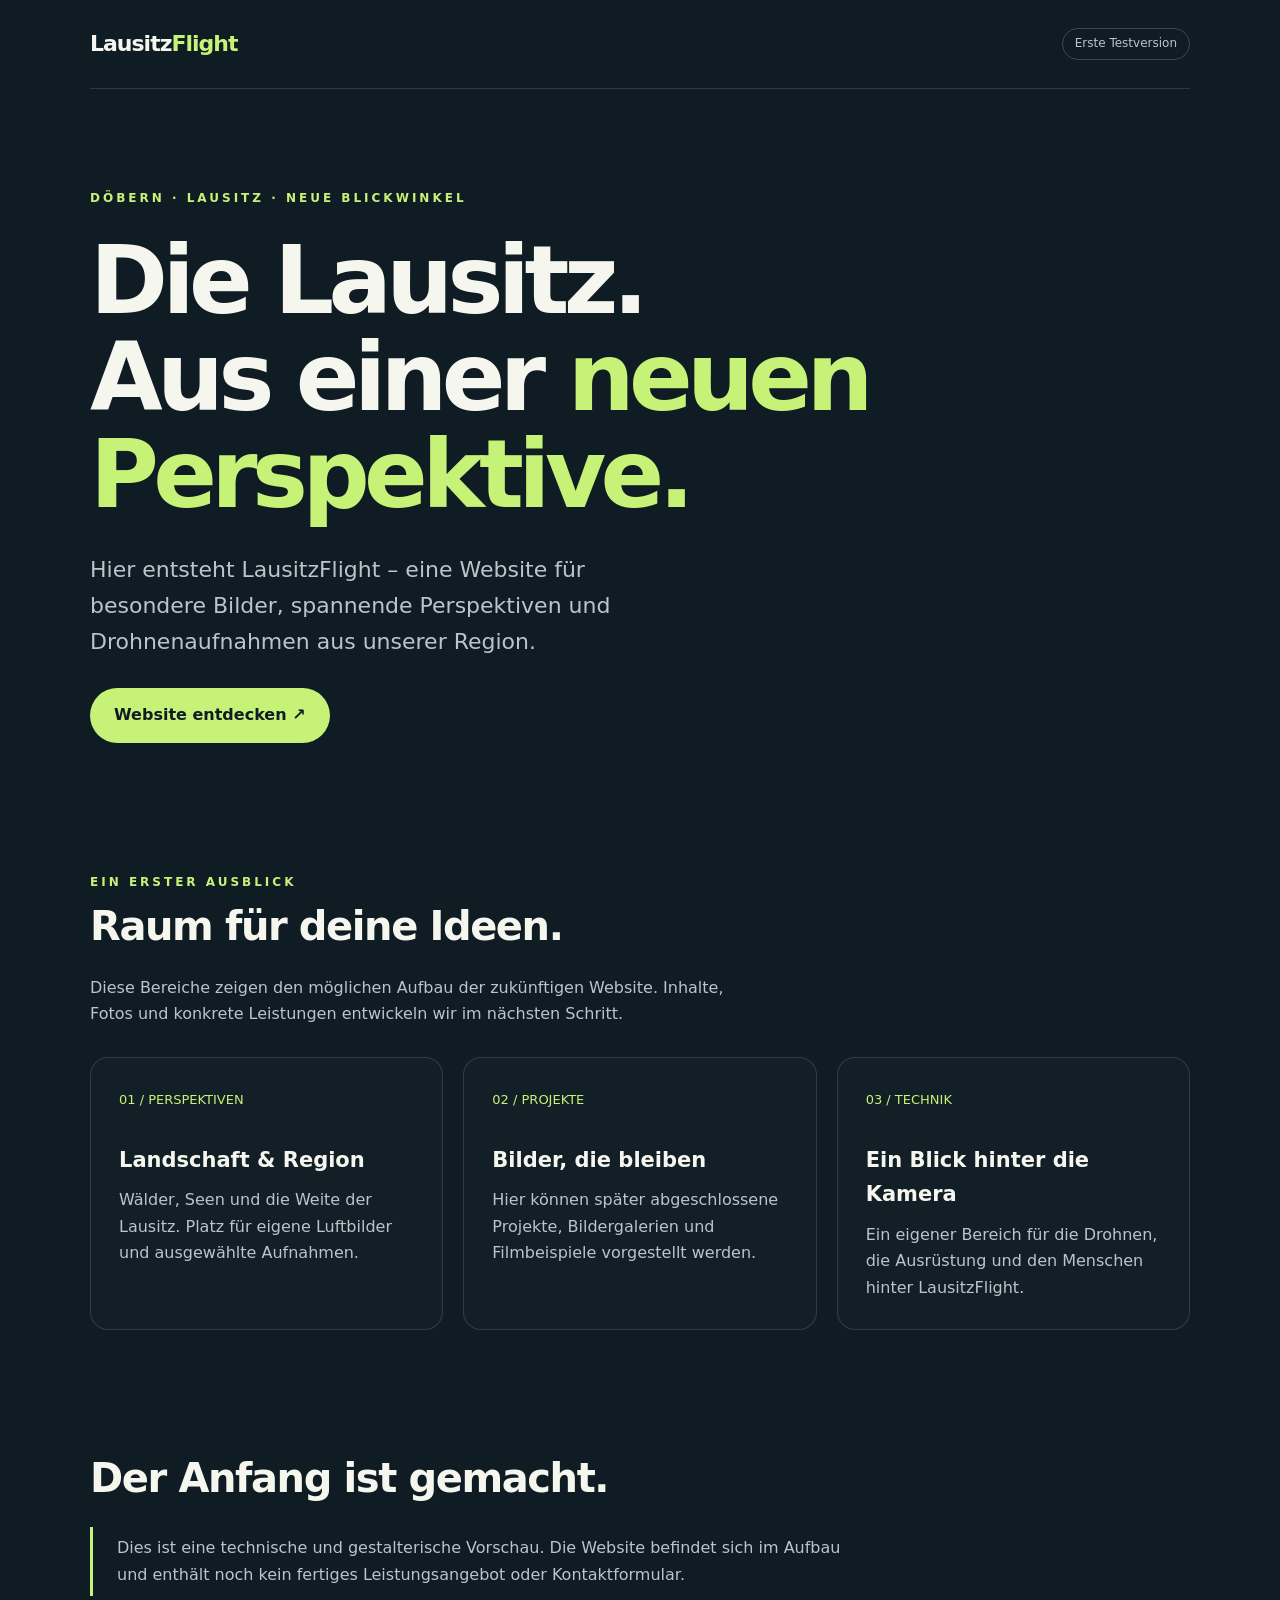
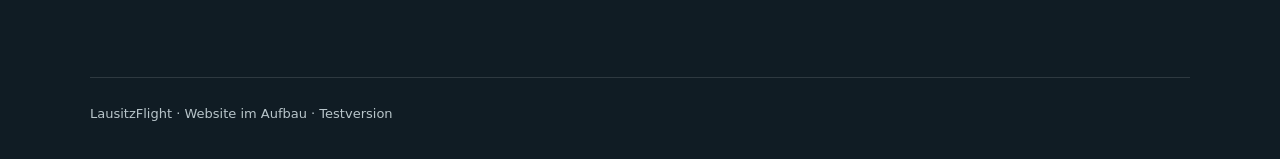
==== index.html @ c7ab2e4d "Add LausitzFlight test landing page" ====
<!doctype html>
<html lang="de">
<head>
<meta charset="utf-8">
<meta name="viewport" content="width=device-width, initial-scale=1">
<meta name="robots" content="noindex, nofollow">
<meta name="description" content="LausitzFlight – erste Vorschau für eine Website rund um Drohnenaufnahmen aus der Lausitz.">
<meta name="theme-color" content="#101c24">
<title>LausitzFlight | Neue Perspektiven</title>
<style>
:root{color-scheme:dark;--bg:#101c24;--text:#f5f6ee;--muted:#b8c5ca;--accent:#c6f277}
*{box-sizing:border-box}html{scroll-behavior:smooth}body{margin:0;background:var(--bg);color:var(--text);font:16px/1.65 system-ui,-apple-system,BlinkMacSystemFont,"Segoe UI",sans-serif}
.wrap{width:min(1100px,calc(100% - 40px));margin:auto}header{display:flex;align-items:center;justify-content:space-between;gap:16px;padding:26px 0;border-bottom:1px solid #ffffff20}.brand{font-size:22px;font-weight:800;letter-spacing:-1px}.brand span{color:var(--accent)}.badge{font-size:12px;border:1px solid #ffffff30;border-radius:30px;padding:5px 12px;color:var(--muted)}
.hero{padding:100px 0 80px;position:relative}.eyebrow{color:var(--accent);text-transform:uppercase;font-size:12px;font-weight:700;letter-spacing:3px}h1{font-size:clamp(48px,8vw,94px);line-height:1.03;letter-spacing:-.06em;max-width:850px;margin:24px 0}h1 span{color:var(--accent)}.lead{font-size:clamp(18px,2vw,22px);max-width:590px;color:var(--muted);margin:28px 0}.button{display:inline-block;background:var(--accent);color:var(--bg);text-decoration:none;border-radius:999px;padding:14px 24px;font-weight:750}.button:hover{background:#ddffa6}.button:focus-visible{outline:3px solid white;outline-offset:5px}
section{padding:50px 0 65px}h2{font-size:clamp(28px,4vw,40px);letter-spacing:-.035em;margin:0 0 12px}.intro{color:var(--muted);max-width:680px}.grid{display:grid;grid-template-columns:repeat(3,minmax(0,1fr));gap:20px;margin-top:30px}.card{border:1px solid #ffffff20;background:#ffffff04;border-radius:18px;padding:28px}.num{color:var(--accent);font-size:13px}h3{font-size:21px;margin:30px 0 10px}.card p{color:var(--muted);margin:0}.note{border-left:3px solid var(--accent);padding:8px 0 8px 24px;max-width:760px;color:var(--muted)}footer{border-top:1px solid #ffffff20;padding:25px 0 35px;color:var(--muted);font-size:13px}
@media(max-width:700px){.hero{padding:65px 0 45px}.grid{grid-template-columns:1fr}.card{padding:24px}h3{margin-top:18px}header{align-items:flex-start}.badge{white-space:nowrap}section{padding:35px 0 45px}}
@media(prefers-reduced-motion:reduce){html{scroll-behavior:auto}}
</style>
</head>
<body>
<div class="wrap">
<header><div class="brand">Lausitz<span>Flight</span></div><span class="badge">Erste Testversion</span></header>
<main>
<section class="hero" aria-labelledby="headline">
<div class="eyebrow">Döbern · Lausitz · Neue Blickwinkel</div>
<h1 id="headline">Die Lausitz.<br>Aus einer <span>neuen Perspektive.</span></h1>
<p class="lead">Hier entsteht LausitzFlight – eine Website für besondere Bilder, spannende Perspektiven und Drohnenaufnahmen aus unserer Region.</p>
<a class="button" href="#ideen">Website entdecken ↗</a>
</section>
<section id="ideen" aria-labelledby="ideas-title">
<div class="eyebrow">Ein erster Ausblick</div>
<h2 id="ideas-title">Raum für deine Ideen.</h2>
<p class="intro">Diese Bereiche zeigen den möglichen Aufbau der zukünftigen Website. Inhalte, Fotos und konkrete Leistungen entwickeln wir im nächsten Schritt.</p>
<div class="grid">
<article class="card"><span class="num">01 / PERSPEKTIVEN</span><h3>Landschaft &amp; Region</h3><p>Wälder, Seen und die Weite der Lausitz. Platz für eigene Luftbilder und ausgewählte Aufnahmen.</p></article>
<article class="card"><span class="num">02 / PROJEKTE</span><h3>Bilder, die bleiben</h3><p>Hier können später abgeschlossene Projekte, Bildergalerien und Filmbeispiele vorgestellt werden.</p></article>
<article class="card"><span class="num">03 / TECHNIK</span><h3>Ein Blick hinter die Kamera</h3><p>Ein eigener Bereich für die Drohnen, die Ausrüstung und den Menschen hinter LausitzFlight.</p></article>
</div>
</section>
<section aria-labelledby="status-title"><h2 id="status-title">Der Anfang ist gemacht.</h2><p class="note">Dies ist eine technische und gestalterische Vorschau. Die Website befindet sich im Aufbau und enthält noch kein fertiges Leistungsangebot oder Kontaktformular.</p></section>
</main>
<footer>LausitzFlight · Website im Aufbau · Testversion</footer>
</div>
</body>
</html>
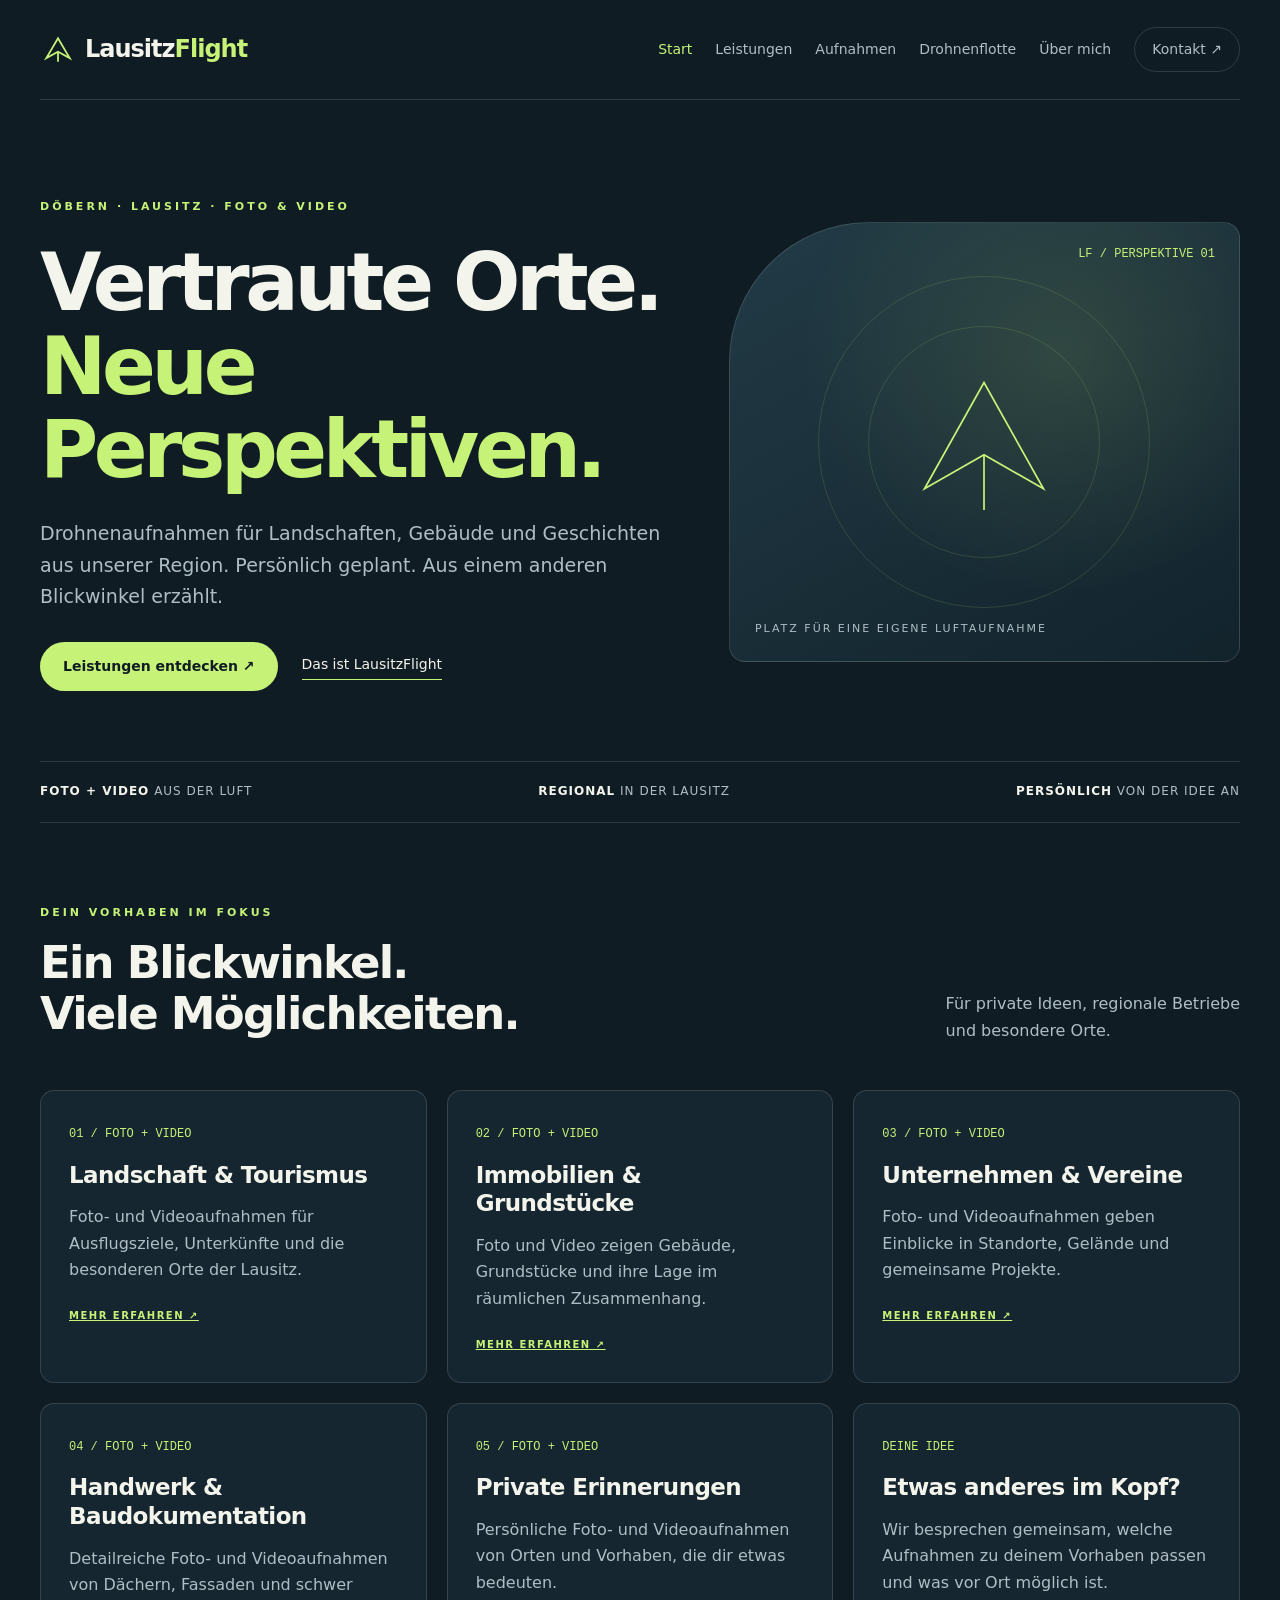
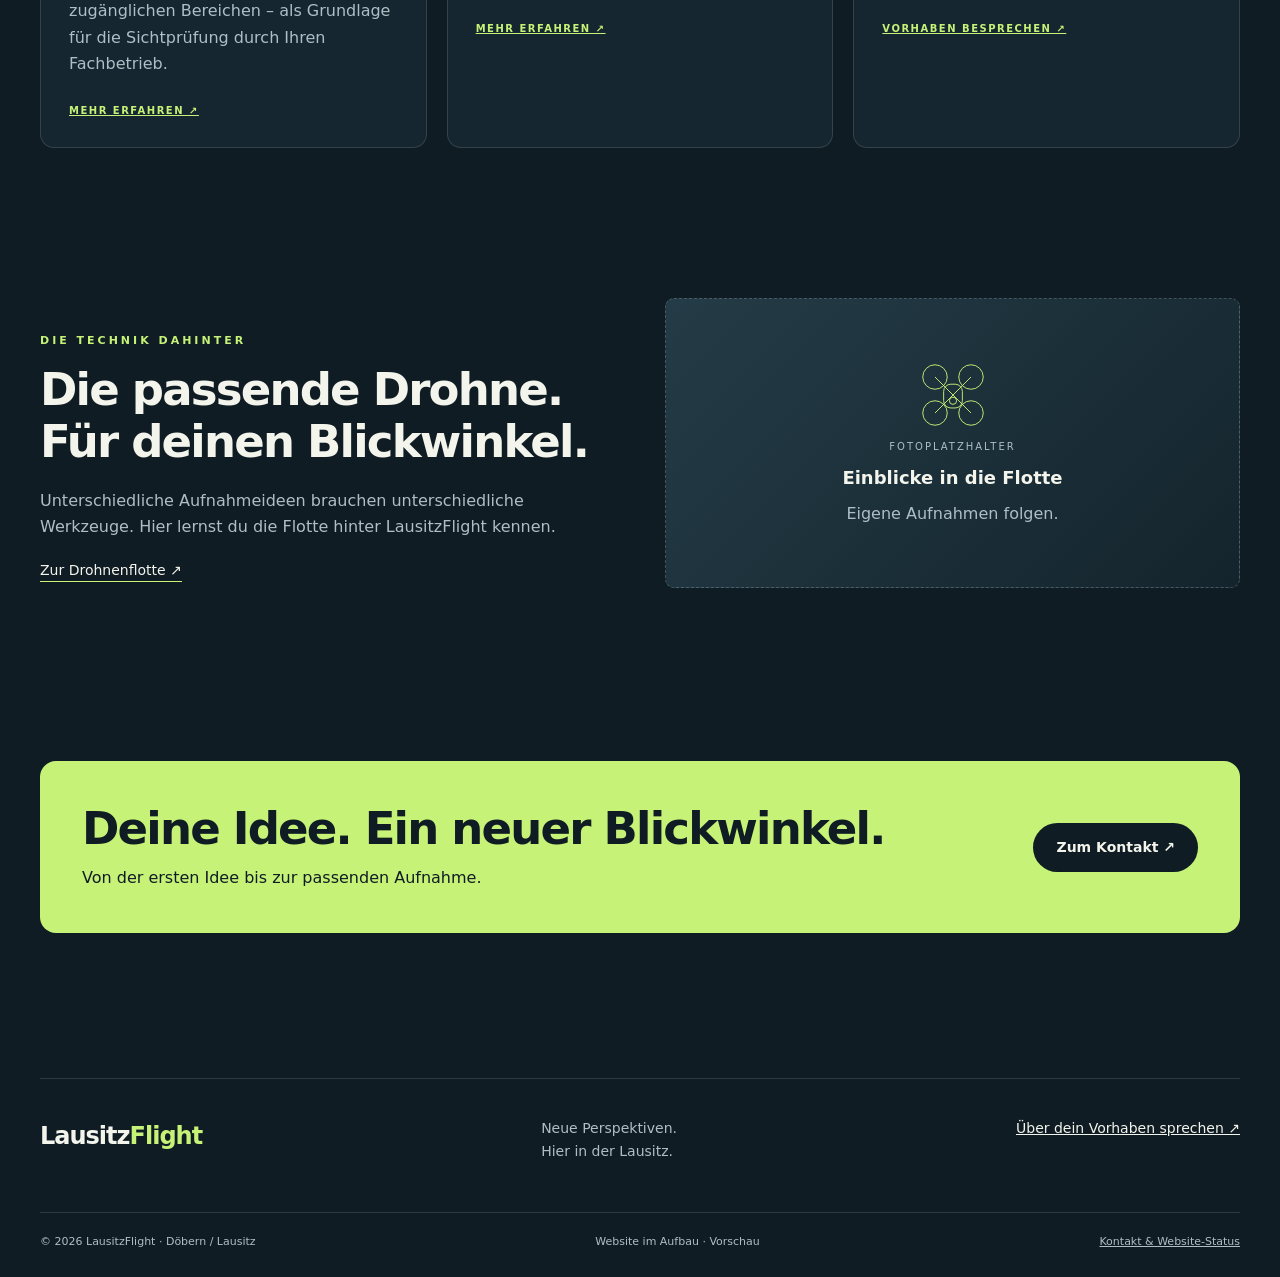
==== commit e95fbf46: "Publish new LausitzFlight homepage" ====
--- a/index.html
+++ b/index.html
@@ -1,45 +1 @@
-<!doctype html>
-<html lang="de">
-<head>
-<meta charset="utf-8">
-<meta name="viewport" content="width=device-width, initial-scale=1">
-<meta name="robots" content="noindex, nofollow">
-<meta name="description" content="LausitzFlight – erste Vorschau für eine Website rund um Drohnenaufnahmen aus der Lausitz.">
-<meta name="theme-color" content="#101c24">
-<title>LausitzFlight | Neue Perspektiven</title>
-<style>
-:root{color-scheme:dark;--bg:#101c24;--text:#f5f6ee;--muted:#b8c5ca;--accent:#c6f277}
-*{box-sizing:border-box}html{scroll-behavior:smooth}body{margin:0;background:var(--bg);color:var(--text);font:16px/1.65 system-ui,-apple-system,BlinkMacSystemFont,"Segoe UI",sans-serif}
-.wrap{width:min(1100px,calc(100% - 40px));margin:auto}header{display:flex;align-items:center;justify-content:space-between;gap:16px;padding:26px 0;border-bottom:1px solid #ffffff20}.brand{font-size:22px;font-weight:800;letter-spacing:-1px}.brand span{color:var(--accent)}.badge{font-size:12px;border:1px solid #ffffff30;border-radius:30px;padding:5px 12px;color:var(--muted)}
-.hero{padding:100px 0 80px;position:relative}.eyebrow{color:var(--accent);text-transform:uppercase;font-size:12px;font-weight:700;letter-spacing:3px}h1{font-size:clamp(48px,8vw,94px);line-height:1.03;letter-spacing:-.06em;max-width:850px;margin:24px 0}h1 span{color:var(--accent)}.lead{font-size:clamp(18px,2vw,22px);max-width:590px;color:var(--muted);margin:28px 0}.button{display:inline-block;background:var(--accent);color:var(--bg);text-decoration:none;border-radius:999px;padding:14px 24px;font-weight:750}.button:hover{background:#ddffa6}.button:focus-visible{outline:3px solid white;outline-offset:5px}
-section{padding:50px 0 65px}h2{font-size:clamp(28px,4vw,40px);letter-spacing:-.035em;margin:0 0 12px}.intro{color:var(--muted);max-width:680px}.grid{display:grid;grid-template-columns:repeat(3,minmax(0,1fr));gap:20px;margin-top:30px}.card{border:1px solid #ffffff20;background:#ffffff04;border-radius:18px;padding:28px}.num{color:var(--accent);font-size:13px}h3{font-size:21px;margin:30px 0 10px}.card p{color:var(--muted);margin:0}.note{border-left:3px solid var(--accent);padding:8px 0 8px 24px;max-width:760px;color:var(--muted)}footer{border-top:1px solid #ffffff20;padding:25px 0 35px;color:var(--muted);font-size:13px}
-@media(max-width:700px){.hero{padding:65px 0 45px}.grid{grid-template-columns:1fr}.card{padding:24px}h3{margin-top:18px}header{align-items:flex-start}.badge{white-space:nowrap}section{padding:35px 0 45px}}
-@media(prefers-reduced-motion:reduce){html{scroll-behavior:auto}}
-</style>
-</head>
-<body>
-<div class="wrap">
-<header><div class="brand">Lausitz<span>Flight</span></div><span class="badge">Erste Testversion</span></header>
-<main>
-<section class="hero" aria-labelledby="headline">
-<div class="eyebrow">Döbern · Lausitz · Neue Blickwinkel</div>
-<h1 id="headline">Die Lausitz.<br>Aus einer <span>neuen Perspektive.</span></h1>
-<p class="lead">Hier entsteht LausitzFlight – eine Website für besondere Bilder, spannende Perspektiven und Drohnenaufnahmen aus unserer Region.</p>
-<a class="button" href="#ideen">Website entdecken ↗</a>
-</section>
-<section id="ideen" aria-labelledby="ideas-title">
-<div class="eyebrow">Ein erster Ausblick</div>
-<h2 id="ideas-title">Raum für deine Ideen.</h2>
-<p class="intro">Diese Bereiche zeigen den möglichen Aufbau der zukünftigen Website. Inhalte, Fotos und konkrete Leistungen entwickeln wir im nächsten Schritt.</p>
-<div class="grid">
-<article class="card"><span class="num">01 / PERSPEKTIVEN</span><h3>Landschaft &amp; Region</h3><p>Wälder, Seen und die Weite der Lausitz. Platz für eigene Luftbilder und ausgewählte Aufnahmen.</p></article>
-<article class="card"><span class="num">02 / PROJEKTE</span><h3>Bilder, die bleiben</h3><p>Hier können später abgeschlossene Projekte, Bildergalerien und Filmbeispiele vorgestellt werden.</p></article>
-<article class="card"><span class="num">03 / TECHNIK</span><h3>Ein Blick hinter die Kamera</h3><p>Ein eigener Bereich für die Drohnen, die Ausrüstung und den Menschen hinter LausitzFlight.</p></article>
-</div>
-</section>
-<section aria-labelledby="status-title"><h2 id="status-title">Der Anfang ist gemacht.</h2><p class="note">Dies ist eine technische und gestalterische Vorschau. Die Website befindet sich im Aufbau und enthält noch kein fertiges Leistungsangebot oder Kontaktformular.</p></section>
-</main>
-<footer>LausitzFlight · Website im Aufbau · Testversion</footer>
-</div>
-</body>
-</html>
+<!doctype html><html lang="de"><head><meta charset="utf-8"><meta name="viewport" content="width=device-width,initial-scale=1"><meta name="robots" content="noindex,follow"><meta name="theme-color" content="#101c24"><meta name="description" content="LausitzFlight – Foto- und Videoaufnahmen aus der Luft. Landschaft, Immobilien, Unternehmen und Baudokumentation in der Lausitz."><title>Neue Perspektiven | LausitzFlight</title><link rel="stylesheet" href="style.css"><script src="site.js" defer></script></head><body><div id="site-header"></div><main id="inhalt" class="wrap"><section class="hero"><div><span class="eyebrow">Döbern · Lausitz · Foto & Video</span><h1>Vertraute Orte.<br><em>Neue Perspektiven.</em></h1><p class="lead">Drohnenaufnahmen für Landschaften, Gebäude und Geschichten aus unserer Region. Persönlich geplant. Aus einem anderen Blickwinkel erzählt.</p><div class="actions"><a class="button" href="leistungen.html">Leistungen entdecken ↗</a><a class="text-link" href="ueber-mich.html">Das ist LausitzFlight</a></div></div><div class="visual" role="img" aria-label="Abstrakte Flugillustration als Platzhalter für eine eigene Luftaufnahme"><span class="visual-top">LF / PERSPEKTIVE 01</span><svg class="flightmark" viewBox="0 0 200 200" aria-hidden="true"><path d="M30 155 100 30l70 125-70-40Z" fill="none" stroke="currentColor" stroke-width="2"/><path d="M100 115v65" stroke="currentColor" stroke-width="2"/></svg><span class="visual-label">Platz für eine eigene Luftaufnahme</span></div></section><div class="strip"><span><b>Foto + Video</b> aus der Luft</span><span><b>Regional</b> in der Lausitz</span><span><b>Persönlich</b> von der Idee an</span></div><section class="section"><div class="section-head"><div><span class="eyebrow">Dein Vorhaben im Fokus</span><h2>Ein Blickwinkel.<br>Viele Möglichkeiten.</h2></div><p class="muted">Für private Ideen, regionale Betriebe<br>und besondere Orte.</p></div><div class="grid"><article class="card"><span class="num">01 / FOTO + VIDEO</span><h3>Landschaft & Tourismus</h3><p>Foto- und Videoaufnahmen für Ausflugsziele, Unterkünfte und die besonderen Orte der Lausitz.</p><a class="tag" href="leistungen.html#bereich-1">Mehr erfahren ↗</a></article><article class="card"><span class="num">02 / FOTO + VIDEO</span><h3>Immobilien & Grundstücke</h3><p>Foto und Video zeigen Gebäude, Grundstücke und ihre Lage im räumlichen Zusammenhang.</p><a class="tag" href="leistungen.html#bereich-2">Mehr erfahren ↗</a></article><article class="card"><span class="num">03 / FOTO + VIDEO</span><h3>Unternehmen & Vereine</h3><p>Foto- und Videoaufnahmen geben Einblicke in Standorte, Gelände und gemeinsame Projekte.</p><a class="tag" href="leistungen.html#bereich-3">Mehr erfahren ↗</a></article><article class="card"><span class="num">04 / FOTO + VIDEO</span><h3>Handwerk & Baudokumentation</h3><p>Detailreiche Foto- und Videoaufnahmen von Dächern, Fassaden und schwer zugänglichen Bereichen – als Grundlage für die Sichtprüfung durch Ihren Fachbetrieb.</p><a class="tag" href="leistungen.html#bereich-4">Mehr erfahren ↗</a></article><article class="card"><span class="num">05 / FOTO + VIDEO</span><h3>Private Erinnerungen</h3><p>Persönliche Foto- und Videoaufnahmen von Orten und Vorhaben, die dir etwas bedeuten.</p><a class="tag" href="leistungen.html#bereich-5">Mehr erfahren ↗</a></article><article class="card"><span class="num">DEINE IDEE</span><h3>Etwas anderes im Kopf?</h3><p>Wir besprechen gemeinsam, welche Aufnahmen zu deinem Vorhaben passen und was vor Ort möglich ist.</p><a class="tag" href="kontakt.html">Vorhaben besprechen ↗</a></article></div></section><section class="section split"><div><span class="eyebrow">Die Technik dahinter</span><h2>Die passende Drohne.<br>Für deinen Blickwinkel.</h2><p class="muted">Unterschiedliche Aufnahmeideen brauchen unterschiedliche Werkzeuge. Hier lernst du die Flotte hinter LausitzFlight kennen.</p><a class="text-link" href="drohnen.html">Zur Drohnenflotte ↗</a></div><div class="placeholder wide-placeholder"><svg viewBox="0 0 100 100" aria-hidden="true"><circle cx="25" cy="25" r="17"/><circle cx="75" cy="25" r="17"/><circle cx="25" cy="75" r="17"/><circle cx="75" cy="75" r="17"/><path d="m25 25 50 50m0-50L25 75"/><rect x="37" y="35" width="26" height="33" rx="10"/><circle cx="50" cy="58" r="5"/></svg><small>Fotoplatzhalter</small><strong>Einblicke in die Flotte</strong><span>Eigene Aufnahmen folgen.</span></div></section><section class="section"><div class="cta"><div><h2>Deine Idee. Ein neuer Blickwinkel.</h2><p>Von der ersten Idee bis zur passenden Aufnahme.</p></div><a class="button" href="kontakt.html">Zum Kontakt ↗</a></div></section></main><div id="site-footer"></div><noscript><p class="wrap">Navigation: <a href="index.html">Start</a> · <a href="leistungen.html">Leistungen</a> · <a href="aufnahmen.html">Aufnahmen</a> · <a href="drohnen.html">Drohnenflotte</a> · <a href="ueber-mich.html">Über mich</a> · <a href="kontakt.html">Kontakt</a></p></noscript></body></html>
--- a/style.css
+++ b/style.css
@@ -0,0 +1 @@
+:root{--bg:#101c24;--surface:#162630;--ink:#f3f4eb;--muted:#afbec5;--accent:#c6f277;--line:#ffffff21;color-scheme:dark}*{box-sizing:border-box}html{scroll-behavior:smooth}body{margin:0;background:var(--bg);color:var(--ink);font:16px/1.65 system-ui,-apple-system,"Segoe UI",sans-serif}a{color:inherit}button{font:inherit}a,button{-webkit-tap-highlight-color:transparent}a:focus-visible,button:focus-visible{outline:3px solid var(--accent);outline-offset:5px}.wrap,.site-header,.site-footer{width:min(1200px,calc(100% - 48px));margin:auto}.site-header{min-height:100px;display:flex;align-items:center;justify-content:space-between;gap:24px;border-bottom:1px solid var(--line)}.brand{display:flex;align-items:center;text-decoration:none;font-weight:800;font-size:24px;letter-spacing:-1px;white-space:nowrap}.brand span{color:var(--accent)}.brand svg{width:36px;height:36px;margin-right:9px;color:var(--accent)}nav{display:flex;align-items:center;gap:23px}nav a{text-decoration:none;font-size:14px;color:var(--muted)}nav a:hover,nav a[aria-current]{color:var(--accent)}nav .nav-contact{border:1px solid var(--line);padding:10px 17px;border-radius:30px}.menu-toggle{display:none}.skip{position:absolute;left:20px;top:-80px;z-index:10;background:var(--accent);color:var(--bg);padding:12px}.skip:focus{top:12px}.eyebrow{text-transform:uppercase;letter-spacing:3px;color:var(--accent);font-size:11px;font-weight:800}.hero{padding:92px 0 70px;display:grid;grid-template-columns:1.25fr 1fr;gap:50px;align-items:center}h1,h2,h3,p{margin-top:0}h1{font-size:clamp(44px,6.2vw,82px);line-height:1.05;letter-spacing:-.055em;margin:23px 0 27px}h1 em{font-style:normal;color:var(--accent)}.lead{font-size:19px;color:var(--muted);max-width:660px}.actions{display:flex;align-items:center;flex-wrap:wrap;gap:24px;margin-top:30px}.button{display:inline-block;padding:13px 23px;border-radius:30px;text-decoration:none;background:var(--accent);color:var(--bg);font-size:14px;font-weight:750}.button:hover{background:#e0ffa8}.text-link{text-decoration:none;border-bottom:1px solid var(--accent);padding-bottom:3px;font-size:14px}.visual{position:relative;min-height:440px;background:radial-gradient(ellipse at 65% 30%,#8caa5e30,transparent 55%),linear-gradient(150deg,#223b46,#12232c);border:1px solid var(--line);border-radius:140px 16px 16px 16px;overflow:hidden;display:flex;align-items:center;justify-content:center}.visual:before,.visual:after{content:"";position:absolute;border:1px solid #c6f27722;border-radius:50%;width:330px;height:330px}.visual:after{width:230px;height:230px}.flightmark{width:170px;z-index:1;color:var(--accent)}.visual-label{position:absolute;bottom:23px;left:25px;color:var(--muted);font-size:11px;letter-spacing:2px;text-transform:uppercase}.visual-top{position:absolute;right:24px;top:24px;font:12px monospace;color:var(--accent)}.strip{display:flex;gap:30px;justify-content:space-between;border-top:1px solid var(--line);border-bottom:1px solid var(--line);padding:20px 0;color:var(--muted);font-size:12px;letter-spacing:1px;text-transform:uppercase}.strip b{color:var(--ink)}.section{padding:75px 0}.section-head{display:flex;justify-content:space-between;align-items:end;gap:30px;margin-bottom:30px}h2{font-size:clamp(30px,4vw,45px);line-height:1.15;letter-spacing:-.04em;margin:12px 0 20px}h3{font-size:23px;line-height:1.25;letter-spacing:-.025em;margin:15px 0}.muted,.card p{color:var(--muted)}.grid{display:grid;grid-template-columns:repeat(3,minmax(0,1fr));gap:20px}.grid.two{grid-template-columns:repeat(2,minmax(0,1fr))}.card{background:var(--surface);border:1px solid var(--line);border-radius:14px;padding:28px}.card p:last-child{margin-bottom:0}.num{font:12px monospace;color:var(--accent)}.tag{font-size:10px;font-weight:700;text-transform:uppercase;letter-spacing:1.5px;color:var(--accent)}.card .tag{display:block;margin-top:25px}.page-intro{padding:75px 0 35px;max-width:900px}.page-intro h1{font-size:clamp(43px,6vw,72px)}.service{display:grid;grid-template-columns:90px 1fr 1fr;gap:30px;border-top:1px solid var(--line);padding:38px 0}.service h2{font-size:30px;margin:0 0 12px}.service p{color:var(--muted);margin-bottom:0}.service ul{margin:0;padding-left:20px;color:var(--muted)}.notice{border-left:3px solid var(--accent);padding:17px 23px;background:#c6f27707;color:var(--muted);margin:30px 0}.cta{background:var(--accent);color:var(--bg);border-radius:16px;padding:42px;display:flex;align-items:center;justify-content:space-between;gap:25px}.cta h2{margin:0 0 10px}.cta p{margin:0}.cta .button{background:var(--bg);color:var(--ink);white-space:nowrap}.placeholder{background:linear-gradient(135deg,#243c47,#14242c);border:1px dashed #afbec54d;min-height:200px;border-radius:9px;display:flex;flex-direction:column;align-items:center;justify-content:center;text-align:center;padding:20px;gap:8px;margin-bottom:23px;color:var(--muted)}.placeholder svg{width:72px;height:72px;stroke:var(--accent);fill:none;stroke-width:1.3}.placeholder small{text-transform:uppercase;letter-spacing:2px;font-size:10px}.placeholder strong{color:var(--ink);font-size:18px}.wide-placeholder{min-height:290px}.portrait{min-height:390px}.split{display:grid;grid-template-columns:1fr 1fr;gap:50px;align-items:center}.steps{counter-reset:steps}.steps p{border-top:1px solid var(--line);padding-top:20px}.site-footer{border-top:1px solid var(--line);margin-top:70px;padding:38px 0 25px}.footer-top{display:flex;justify-content:space-between;gap:30px;align-items:start;padding-bottom:35px}.footer-top p{color:var(--muted);font-size:14px}.footer-top>a:last-child{font-size:14px}.footer-bottom{border-top:1px solid var(--line);padding-top:20px;display:flex;justify-content:space-between;gap:20px;color:var(--muted);font-size:11px}.load-error{padding:20px}.contact-status{font-size:14px}.prose{max-width:750px}.prose p{color:var(--muted)}@media(max-width:1000px){nav{gap:13px}.site-header{gap:15px}.brand{font-size:21px}.hero{gap:25px}.visual{min-height:390px}}@media(max-width:800px){.site-header{position:relative;min-height:84px;flex-wrap:wrap}.menu-toggle{display:block;background:none;border:1px solid var(--line);color:var(--ink);border-radius:30px;padding:8px 16px;font-size:14px}nav{display:none;width:100%;padding:10px 0 22px;flex-direction:column;align-items:stretch}nav.open{display:flex}nav a{padding:9px}.hero{grid-template-columns:1fr;padding:55px 0 45px}.visual{min-height:320px;border-top-left-radius:90px}.grid{grid-template-columns:1fr 1fr}.strip{flex-wrap:wrap;gap:15px}.service{grid-template-columns:40px 1fr}.service ul{grid-column:2}.section{padding:50px 0}.split{gap:25px}.cta{align-items:start;flex-direction:column}.footer-top,.footer-bottom{flex-wrap:wrap}}@media(max-width:540px){.wrap,.site-header,.site-footer{width:calc(100% - 36px)}.grid,.grid.two,.split{grid-template-columns:1fr}.page-intro{padding-top:45px}.section-head{display:block}.card{padding:23px}.cta{padding:28px}.footer-top{flex-direction:column;gap:15px}.footer-top p{margin-bottom:0}.footer-bottom{flex-direction:column;gap:10px}.service{gap:14px}.service h2{font-size:26px}.lead{font-size:17px}h1{font-size:49px}.visual{min-height:300px}.portrait{min-height:250px}}@media(prefers-reduced-motion:reduce){html{scroll-behavior:auto}}
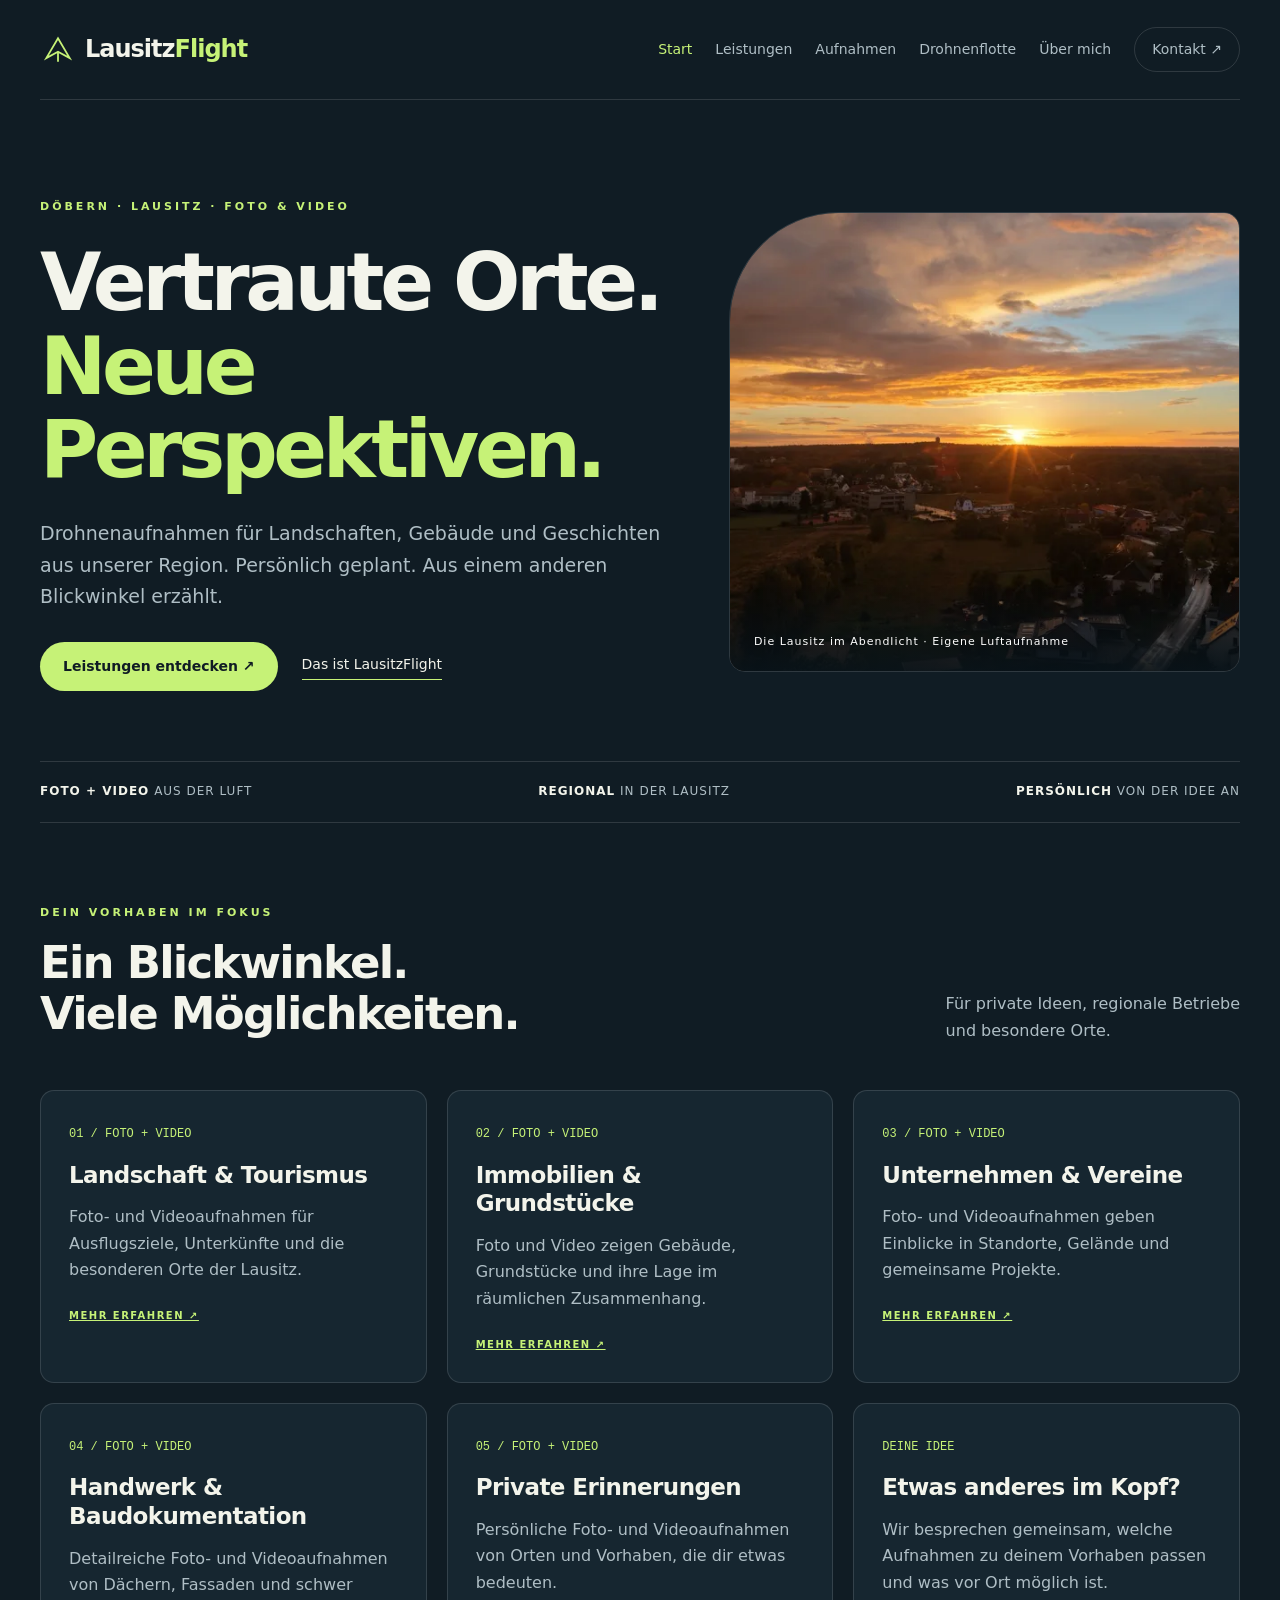
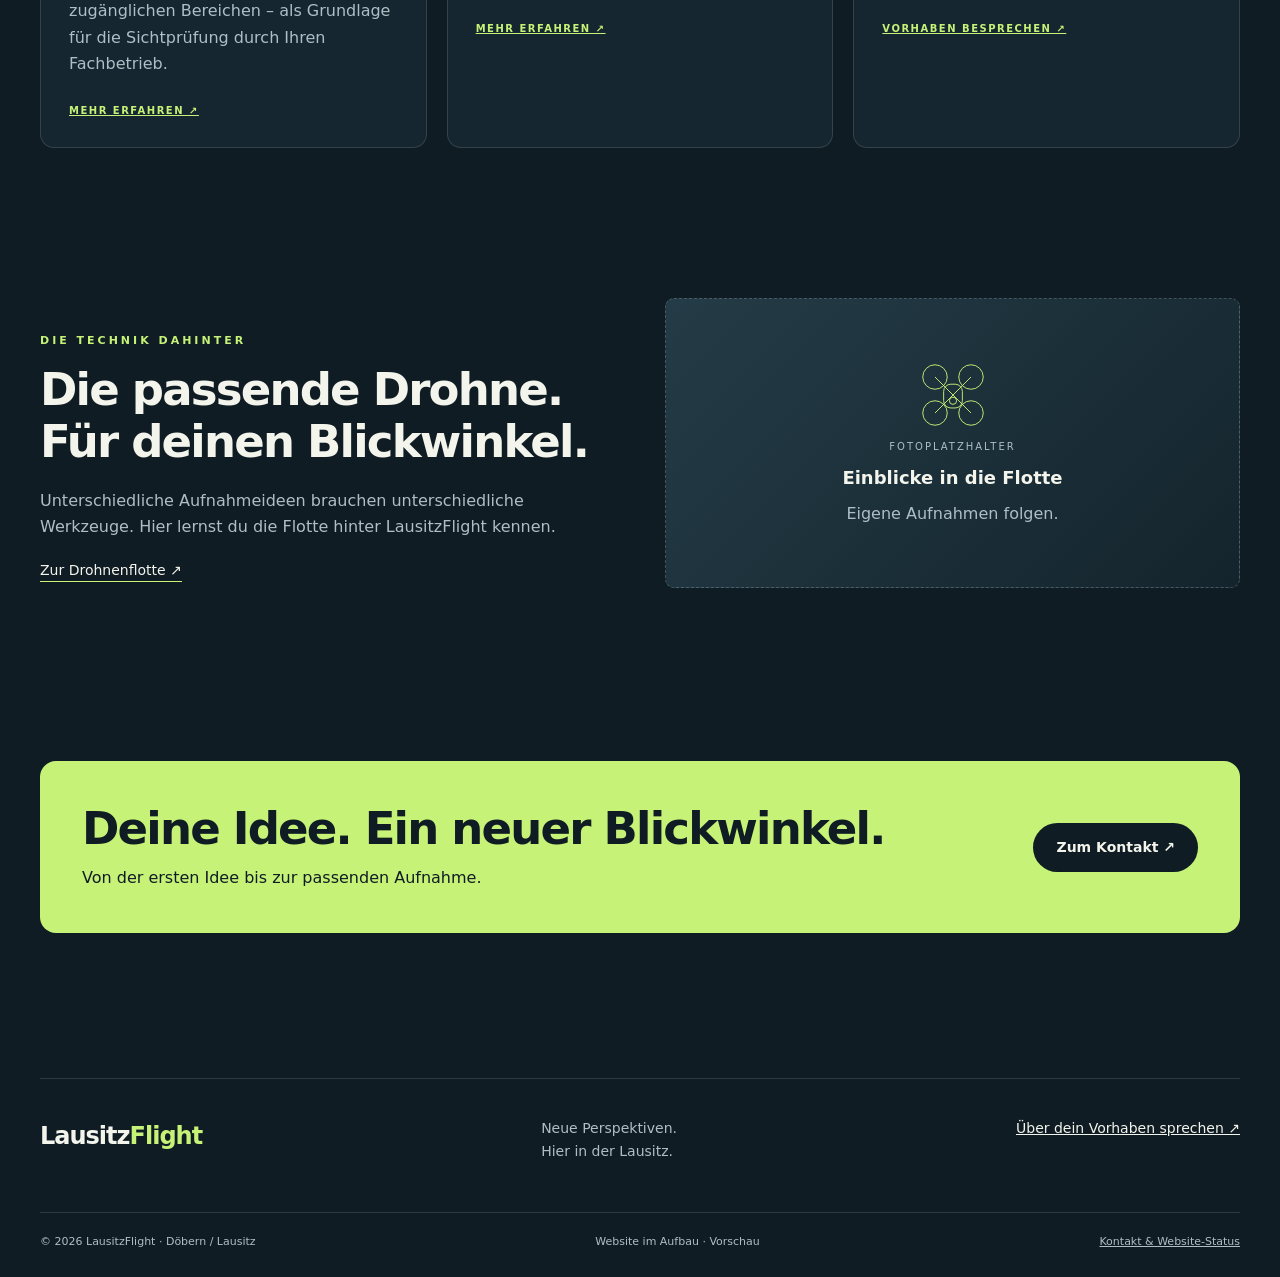
==== commit 85410320: "Add own aerial photos to homepage and gallery with responsive WebP images" ====
--- a/index.html
+++ b/index.html
@@ -1 +1 @@
-<!doctype html><html lang="de"><head><meta charset="utf-8"><meta name="viewport" content="width=device-width,initial-scale=1"><meta name="robots" content="noindex,follow"><meta name="theme-color" content="#101c24"><meta name="description" content="LausitzFlight – Foto- und Videoaufnahmen aus der Luft. Landschaft, Immobilien, Unternehmen und Baudokumentation in der Lausitz."><title>Neue Perspektiven | LausitzFlight</title><link rel="stylesheet" href="style.css"><script src="site.js" defer></script></head><body><div id="site-header"></div><main id="inhalt" class="wrap"><section class="hero"><div><span class="eyebrow">Döbern · Lausitz · Foto & Video</span><h1>Vertraute Orte.<br><em>Neue Perspektiven.</em></h1><p class="lead">Drohnenaufnahmen für Landschaften, Gebäude und Geschichten aus unserer Region. Persönlich geplant. Aus einem anderen Blickwinkel erzählt.</p><div class="actions"><a class="button" href="leistungen.html">Leistungen entdecken ↗</a><a class="text-link" href="ueber-mich.html">Das ist LausitzFlight</a></div></div><div class="visual" role="img" aria-label="Abstrakte Flugillustration als Platzhalter für eine eigene Luftaufnahme"><span class="visual-top">LF / PERSPEKTIVE 01</span><svg class="flightmark" viewBox="0 0 200 200" aria-hidden="true"><path d="M30 155 100 30l70 125-70-40Z" fill="none" stroke="currentColor" stroke-width="2"/><path d="M100 115v65" stroke="currentColor" stroke-width="2"/></svg><span class="visual-label">Platz für eine eigene Luftaufnahme</span></div></section><div class="strip"><span><b>Foto + Video</b> aus der Luft</span><span><b>Regional</b> in der Lausitz</span><span><b>Persönlich</b> von der Idee an</span></div><section class="section"><div class="section-head"><div><span class="eyebrow">Dein Vorhaben im Fokus</span><h2>Ein Blickwinkel.<br>Viele Möglichkeiten.</h2></div><p class="muted">Für private Ideen, regionale Betriebe<br>und besondere Orte.</p></div><div class="grid"><article class="card"><span class="num">01 / FOTO + VIDEO</span><h3>Landschaft & Tourismus</h3><p>Foto- und Videoaufnahmen für Ausflugsziele, Unterkünfte und die besonderen Orte der Lausitz.</p><a class="tag" href="leistungen.html#bereich-1">Mehr erfahren ↗</a></article><article class="card"><span class="num">02 / FOTO + VIDEO</span><h3>Immobilien & Grundstücke</h3><p>Foto und Video zeigen Gebäude, Grundstücke und ihre Lage im räumlichen Zusammenhang.</p><a class="tag" href="leistungen.html#bereich-2">Mehr erfahren ↗</a></article><article class="card"><span class="num">03 / FOTO + VIDEO</span><h3>Unternehmen & Vereine</h3><p>Foto- und Videoaufnahmen geben Einblicke in Standorte, Gelände und gemeinsame Projekte.</p><a class="tag" href="leistungen.html#bereich-3">Mehr erfahren ↗</a></article><article class="card"><span class="num">04 / FOTO + VIDEO</span><h3>Handwerk & Baudokumentation</h3><p>Detailreiche Foto- und Videoaufnahmen von Dächern, Fassaden und schwer zugänglichen Bereichen – als Grundlage für die Sichtprüfung durch Ihren Fachbetrieb.</p><a class="tag" href="leistungen.html#bereich-4">Mehr erfahren ↗</a></article><article class="card"><span class="num">05 / FOTO + VIDEO</span><h3>Private Erinnerungen</h3><p>Persönliche Foto- und Videoaufnahmen von Orten und Vorhaben, die dir etwas bedeuten.</p><a class="tag" href="leistungen.html#bereich-5">Mehr erfahren ↗</a></article><article class="card"><span class="num">DEINE IDEE</span><h3>Etwas anderes im Kopf?</h3><p>Wir besprechen gemeinsam, welche Aufnahmen zu deinem Vorhaben passen und was vor Ort möglich ist.</p><a class="tag" href="kontakt.html">Vorhaben besprechen ↗</a></article></div></section><section class="section split"><div><span class="eyebrow">Die Technik dahinter</span><h2>Die passende Drohne.<br>Für deinen Blickwinkel.</h2><p class="muted">Unterschiedliche Aufnahmeideen brauchen unterschiedliche Werkzeuge. Hier lernst du die Flotte hinter LausitzFlight kennen.</p><a class="text-link" href="drohnen.html">Zur Drohnenflotte ↗</a></div><div class="placeholder wide-placeholder"><svg viewBox="0 0 100 100" aria-hidden="true"><circle cx="25" cy="25" r="17"/><circle cx="75" cy="25" r="17"/><circle cx="25" cy="75" r="17"/><circle cx="75" cy="75" r="17"/><path d="m25 25 50 50m0-50L25 75"/><rect x="37" y="35" width="26" height="33" rx="10"/><circle cx="50" cy="58" r="5"/></svg><small>Fotoplatzhalter</small><strong>Einblicke in die Flotte</strong><span>Eigene Aufnahmen folgen.</span></div></section><section class="section"><div class="cta"><div><h2>Deine Idee. Ein neuer Blickwinkel.</h2><p>Von der ersten Idee bis zur passenden Aufnahme.</p></div><a class="button" href="kontakt.html">Zum Kontakt ↗</a></div></section></main><div id="site-footer"></div><noscript><p class="wrap">Navigation: <a href="index.html">Start</a> · <a href="leistungen.html">Leistungen</a> · <a href="aufnahmen.html">Aufnahmen</a> · <a href="drohnen.html">Drohnenflotte</a> · <a href="ueber-mich.html">Über mich</a> · <a href="kontakt.html">Kontakt</a></p></noscript></body></html>+<!doctype html><html lang="de"><head><meta charset="utf-8"><meta name="viewport" content="width=device-width,initial-scale=1"><meta name="robots" content="noindex,follow"><meta name="theme-color" content="#101c24"><meta name="description" content="LausitzFlight – Foto- und Videoaufnahmen aus der Luft. Landschaft, Immobilien, Unternehmen und Baudokumentation in der Lausitz."><title>Neue Perspektiven | LausitzFlight</title><link rel="stylesheet" href="style.css"><script src="site.js" defer></script></head><body><div id="site-header"></div><main id="inhalt" class="wrap"><section class="hero"><div><span class="eyebrow">Döbern · Lausitz · Foto & Video</span><h1>Vertraute Orte.<br><em>Neue Perspektiven.</em></h1><p class="lead">Drohnenaufnahmen für Landschaften, Gebäude und Geschichten aus unserer Region. Persönlich geplant. Aus einem anderen Blickwinkel erzählt.</p><div class="actions"><a class="button" href="leistungen.html">Leistungen entdecken ↗</a><a class="text-link" href="ueber-mich.html">Das ist LausitzFlight</a></div></div><figure class="hero-photo"><img src="assets/abendsonne.webp" srcset="assets/abendsonne-768.webp 768w, assets/abendsonne.webp 1536w" sizes="(max-width:800px) 100vw, 46vw" alt="Luftaufnahme einer Ortschaft mit Wäldern im goldenen Abendlicht" width="1536" height="1024" fetchpriority="high" decoding="async"><figcaption>Die Lausitz im Abendlicht · Eigene Luftaufnahme</figcaption></figure></section><div class="strip"><span><b>Foto + Video</b> aus der Luft</span><span><b>Regional</b> in der Lausitz</span><span><b>Persönlich</b> von der Idee an</span></div><section class="section"><div class="section-head"><div><span class="eyebrow">Dein Vorhaben im Fokus</span><h2>Ein Blickwinkel.<br>Viele Möglichkeiten.</h2></div><p class="muted">Für private Ideen, regionale Betriebe<br>und besondere Orte.</p></div><div class="grid"><article class="card"><span class="num">01 / FOTO + VIDEO</span><h3>Landschaft & Tourismus</h3><p>Foto- und Videoaufnahmen für Ausflugsziele, Unterkünfte und die besonderen Orte der Lausitz.</p><a class="tag" href="leistungen.html#bereich-1">Mehr erfahren ↗</a></article><article class="card"><span class="num">02 / FOTO + VIDEO</span><h3>Immobilien & Grundstücke</h3><p>Foto und Video zeigen Gebäude, Grundstücke und ihre Lage im räumlichen Zusammenhang.</p><a class="tag" href="leistungen.html#bereich-2">Mehr erfahren ↗</a></article><article class="card"><span class="num">03 / FOTO + VIDEO</span><h3>Unternehmen & Vereine</h3><p>Foto- und Videoaufnahmen geben Einblicke in Standorte, Gelände und gemeinsame Projekte.</p><a class="tag" href="leistungen.html#bereich-3">Mehr erfahren ↗</a></article><article class="card"><span class="num">04 / FOTO + VIDEO</span><h3>Handwerk & Baudokumentation</h3><p>Detailreiche Foto- und Videoaufnahmen von Dächern, Fassaden und schwer zugänglichen Bereichen – als Grundlage für die Sichtprüfung durch Ihren Fachbetrieb.</p><a class="tag" href="leistungen.html#bereich-4">Mehr erfahren ↗</a></article><article class="card"><span class="num">05 / FOTO + VIDEO</span><h3>Private Erinnerungen</h3><p>Persönliche Foto- und Videoaufnahmen von Orten und Vorhaben, die dir etwas bedeuten.</p><a class="tag" href="leistungen.html#bereich-5">Mehr erfahren ↗</a></article><article class="card"><span class="num">DEINE IDEE</span><h3>Etwas anderes im Kopf?</h3><p>Wir besprechen gemeinsam, welche Aufnahmen zu deinem Vorhaben passen und was vor Ort möglich ist.</p><a class="tag" href="kontakt.html">Vorhaben besprechen ↗</a></article></div></section><section class="section split"><div><span class="eyebrow">Die Technik dahinter</span><h2>Die passende Drohne.<br>Für deinen Blickwinkel.</h2><p class="muted">Unterschiedliche Aufnahmeideen brauchen unterschiedliche Werkzeuge. Hier lernst du die Flotte hinter LausitzFlight kennen.</p><a class="text-link" href="drohnen.html">Zur Drohnenflotte ↗</a></div><div class="placeholder wide-placeholder"><svg viewBox="0 0 100 100" aria-hidden="true"><circle cx="25" cy="25" r="17"/><circle cx="75" cy="25" r="17"/><circle cx="25" cy="75" r="17"/><circle cx="75" cy="75" r="17"/><path d="m25 25 50 50m0-50L25 75"/><rect x="37" y="35" width="26" height="33" rx="10"/><circle cx="50" cy="58" r="5"/></svg><small>Fotoplatzhalter</small><strong>Einblicke in die Flotte</strong><span>Eigene Aufnahmen folgen.</span></div></section><section class="section"><div class="cta"><div><h2>Deine Idee. Ein neuer Blickwinkel.</h2><p>Von der ersten Idee bis zur passenden Aufnahme.</p></div><a class="button" href="kontakt.html">Zum Kontakt ↗</a></div></section></main><div id="site-footer"></div><noscript><p class="wrap">Navigation: <a href="index.html">Start</a> · <a href="leistungen.html">Leistungen</a> · <a href="aufnahmen.html">Aufnahmen</a> · <a href="drohnen.html">Drohnenflotte</a> · <a href="ueber-mich.html">Über mich</a> · <a href="kontakt.html">Kontakt</a></p></noscript></body></html>
--- a/style.css
+++ b/style.css
@@ -1 +1,3 @@
-:root{--bg:#101c24;--surface:#162630;--ink:#f3f4eb;--muted:#afbec5;--accent:#c6f277;--line:#ffffff21;color-scheme:dark}*{box-sizing:border-box}html{scroll-behavior:smooth}body{margin:0;background:var(--bg);color:var(--ink);font:16px/1.65 system-ui,-apple-system,"Segoe UI",sans-serif}a{color:inherit}button{font:inherit}a,button{-webkit-tap-highlight-color:transparent}a:focus-visible,button:focus-visible{outline:3px solid var(--accent);outline-offset:5px}.wrap,.site-header,.site-footer{width:min(1200px,calc(100% - 48px));margin:auto}.site-header{min-height:100px;display:flex;align-items:center;justify-content:space-between;gap:24px;border-bottom:1px solid var(--line)}.brand{display:flex;align-items:center;text-decoration:none;font-weight:800;font-size:24px;letter-spacing:-1px;white-space:nowrap}.brand span{color:var(--accent)}.brand svg{width:36px;height:36px;margin-right:9px;color:var(--accent)}nav{display:flex;align-items:center;gap:23px}nav a{text-decoration:none;font-size:14px;color:var(--muted)}nav a:hover,nav a[aria-current]{color:var(--accent)}nav .nav-contact{border:1px solid var(--line);padding:10px 17px;border-radius:30px}.menu-toggle{display:none}.skip{position:absolute;left:20px;top:-80px;z-index:10;background:var(--accent);color:var(--bg);padding:12px}.skip:focus{top:12px}.eyebrow{text-transform:uppercase;letter-spacing:3px;color:var(--accent);font-size:11px;font-weight:800}.hero{padding:92px 0 70px;display:grid;grid-template-columns:1.25fr 1fr;gap:50px;align-items:center}h1,h2,h3,p{margin-top:0}h1{font-size:clamp(44px,6.2vw,82px);line-height:1.05;letter-spacing:-.055em;margin:23px 0 27px}h1 em{font-style:normal;color:var(--accent)}.lead{font-size:19px;color:var(--muted);max-width:660px}.actions{display:flex;align-items:center;flex-wrap:wrap;gap:24px;margin-top:30px}.button{display:inline-block;padding:13px 23px;border-radius:30px;text-decoration:none;background:var(--accent);color:var(--bg);font-size:14px;font-weight:750}.button:hover{background:#e0ffa8}.text-link{text-decoration:none;border-bottom:1px solid var(--accent);padding-bottom:3px;font-size:14px}.visual{position:relative;min-height:440px;background:radial-gradient(ellipse at 65% 30%,#8caa5e30,transparent 55%),linear-gradient(150deg,#223b46,#12232c);border:1px solid var(--line);border-radius:140px 16px 16px 16px;overflow:hidden;display:flex;align-items:center;justify-content:center}.visual:before,.visual:after{content:"";position:absolute;border:1px solid #c6f27722;border-radius:50%;width:330px;height:330px}.visual:after{width:230px;height:230px}.flightmark{width:170px;z-index:1;color:var(--accent)}.visual-label{position:absolute;bottom:23px;left:25px;color:var(--muted);font-size:11px;letter-spacing:2px;text-transform:uppercase}.visual-top{position:absolute;right:24px;top:24px;font:12px monospace;color:var(--accent)}.strip{display:flex;gap:30px;justify-content:space-between;border-top:1px solid var(--line);border-bottom:1px solid var(--line);padding:20px 0;color:var(--muted);font-size:12px;letter-spacing:1px;text-transform:uppercase}.strip b{color:var(--ink)}.section{padding:75px 0}.section-head{display:flex;justify-content:space-between;align-items:end;gap:30px;margin-bottom:30px}h2{font-size:clamp(30px,4vw,45px);line-height:1.15;letter-spacing:-.04em;margin:12px 0 20px}h3{font-size:23px;line-height:1.25;letter-spacing:-.025em;margin:15px 0}.muted,.card p{color:var(--muted)}.grid{display:grid;grid-template-columns:repeat(3,minmax(0,1fr));gap:20px}.grid.two{grid-template-columns:repeat(2,minmax(0,1fr))}.card{background:var(--surface);border:1px solid var(--line);border-radius:14px;padding:28px}.card p:last-child{margin-bottom:0}.num{font:12px monospace;color:var(--accent)}.tag{font-size:10px;font-weight:700;text-transform:uppercase;letter-spacing:1.5px;color:var(--accent)}.card .tag{display:block;margin-top:25px}.page-intro{padding:75px 0 35px;max-width:900px}.page-intro h1{font-size:clamp(43px,6vw,72px)}.service{display:grid;grid-template-columns:90px 1fr 1fr;gap:30px;border-top:1px solid var(--line);padding:38px 0}.service h2{font-size:30px;margin:0 0 12px}.service p{color:var(--muted);margin-bottom:0}.service ul{margin:0;padding-left:20px;color:var(--muted)}.notice{border-left:3px solid var(--accent);padding:17px 23px;background:#c6f27707;color:var(--muted);margin:30px 0}.cta{background:var(--accent);color:var(--bg);border-radius:16px;padding:42px;display:flex;align-items:center;justify-content:space-between;gap:25px}.cta h2{margin:0 0 10px}.cta p{margin:0}.cta .button{background:var(--bg);color:var(--ink);white-space:nowrap}.placeholder{background:linear-gradient(135deg,#243c47,#14242c);border:1px dashed #afbec54d;min-height:200px;border-radius:9px;display:flex;flex-direction:column;align-items:center;justify-content:center;text-align:center;padding:20px;gap:8px;margin-bottom:23px;color:var(--muted)}.placeholder svg{width:72px;height:72px;stroke:var(--accent);fill:none;stroke-width:1.3}.placeholder small{text-transform:uppercase;letter-spacing:2px;font-size:10px}.placeholder strong{color:var(--ink);font-size:18px}.wide-placeholder{min-height:290px}.portrait{min-height:390px}.split{display:grid;grid-template-columns:1fr 1fr;gap:50px;align-items:center}.steps{counter-reset:steps}.steps p{border-top:1px solid var(--line);padding-top:20px}.site-footer{border-top:1px solid var(--line);margin-top:70px;padding:38px 0 25px}.footer-top{display:flex;justify-content:space-between;gap:30px;align-items:start;padding-bottom:35px}.footer-top p{color:var(--muted);font-size:14px}.footer-top>a:last-child{font-size:14px}.footer-bottom{border-top:1px solid var(--line);padding-top:20px;display:flex;justify-content:space-between;gap:20px;color:var(--muted);font-size:11px}.load-error{padding:20px}.contact-status{font-size:14px}.prose{max-width:750px}.prose p{color:var(--muted)}@media(max-width:1000px){nav{gap:13px}.site-header{gap:15px}.brand{font-size:21px}.hero{gap:25px}.visual{min-height:390px}}@media(max-width:800px){.site-header{position:relative;min-height:84px;flex-wrap:wrap}.menu-toggle{display:block;background:none;border:1px solid var(--line);color:var(--ink);border-radius:30px;padding:8px 16px;font-size:14px}nav{display:none;width:100%;padding:10px 0 22px;flex-direction:column;align-items:stretch}nav.open{display:flex}nav a{padding:9px}.hero{grid-template-columns:1fr;padding:55px 0 45px}.visual{min-height:320px;border-top-left-radius:90px}.grid{grid-template-columns:1fr 1fr}.strip{flex-wrap:wrap;gap:15px}.service{grid-template-columns:40px 1fr}.service ul{grid-column:2}.section{padding:50px 0}.split{gap:25px}.cta{align-items:start;flex-direction:column}.footer-top,.footer-bottom{flex-wrap:wrap}}@media(max-width:540px){.wrap,.site-header,.site-footer{width:calc(100% - 36px)}.grid,.grid.two,.split{grid-template-columns:1fr}.page-intro{padding-top:45px}.section-head{display:block}.card{padding:23px}.cta{padding:28px}.footer-top{flex-direction:column;gap:15px}.footer-top p{margin-bottom:0}.footer-bottom{flex-direction:column;gap:10px}.service{gap:14px}.service h2{font-size:26px}.lead{font-size:17px}h1{font-size:49px}.visual{min-height:300px}.portrait{min-height:250px}}@media(prefers-reduced-motion:reduce){html{scroll-behavior:auto}}+:root{--bg:#101c24;--surface:#162630;--ink:#f3f4eb;--muted:#afbec5;--accent:#c6f277;--line:#ffffff21;color-scheme:dark}*{box-sizing:border-box}html{scroll-behavior:smooth}body{margin:0;background:var(--bg);color:var(--ink);font:16px/1.65 system-ui,-apple-system,"Segoe UI",sans-serif}a{color:inherit}button{font:inherit}a,button{-webkit-tap-highlight-color:transparent}a:focus-visible,button:focus-visible{outline:3px solid var(--accent);outline-offset:5px}.wrap,.site-header,.site-footer{width:min(1200px,calc(100% - 48px));margin:auto}.site-header{min-height:100px;display:flex;align-items:center;justify-content:space-between;gap:24px;border-bottom:1px solid var(--line)}.brand{display:flex;align-items:center;text-decoration:none;font-weight:800;font-size:24px;letter-spacing:-1px;white-space:nowrap}.brand span{color:var(--accent)}.brand svg{width:36px;height:36px;margin-right:9px;color:var(--accent)}nav{display:flex;align-items:center;gap:23px}nav a{text-decoration:none;font-size:14px;color:var(--muted)}nav a:hover,nav a[aria-current]{color:var(--accent)}nav .nav-contact{border:1px solid var(--line);padding:10px 17px;border-radius:30px}.menu-toggle{display:none}.skip{position:absolute;left:20px;top:-80px;z-index:10;background:var(--accent);color:var(--bg);padding:12px}.skip:focus{top:12px}.eyebrow{text-transform:uppercase;letter-spacing:3px;color:var(--accent);font-size:11px;font-weight:800}.hero{padding:92px 0 70px;display:grid;grid-template-columns:1.25fr 1fr;gap:50px;align-items:center}h1,h2,h3,p{margin-top:0}h1{font-size:clamp(44px,6.2vw,82px);line-height:1.05;letter-spacing:-.055em;margin:23px 0 27px}h1 em{font-style:normal;color:var(--accent)}.lead{font-size:19px;color:var(--muted);max-width:660px}.actions{display:flex;align-items:center;flex-wrap:wrap;gap:24px;margin-top:30px}.button{display:inline-block;padding:13px 23px;border-radius:30px;text-decoration:none;background:var(--accent);color:var(--bg);font-size:14px;font-weight:750}.button:hover{background:#e0ffa8}.text-link{text-decoration:none;border-bottom:1px solid var(--accent);padding-bottom:3px;font-size:14px}.visual{position:relative;min-height:440px;background:radial-gradient(ellipse at 65% 30%,#8caa5e30,transparent 55%),linear-gradient(150deg,#223b46,#12232c);border:1px solid var(--line);border-radius:140px 16px 16px 16px;overflow:hidden;display:flex;align-items:center;justify-content:center}.visual:before,.visual:after{content:"";position:absolute;border:1px solid #c6f27722;border-radius:50%;width:330px;height:330px}.visual:after{width:230px;height:230px}.flightmark{width:170px;z-index:1;color:var(--accent)}.visual-label{position:absolute;bottom:23px;left:25px;color:var(--muted);font-size:11px;letter-spacing:2px;text-transform:uppercase}.visual-top{position:absolute;right:24px;top:24px;font:12px monospace;color:var(--accent)}.strip{display:flex;gap:30px;justify-content:space-between;border-top:1px solid var(--line);border-bottom:1px solid var(--line);padding:20px 0;color:var(--muted);font-size:12px;letter-spacing:1px;text-transform:uppercase}.strip b{color:var(--ink)}.section{padding:75px 0}.section-head{display:flex;justify-content:space-between;align-items:end;gap:30px;margin-bottom:30px}h2{font-size:clamp(30px,4vw,45px);line-height:1.15;letter-spacing:-.04em;margin:12px 0 20px}h3{font-size:23px;line-height:1.25;letter-spacing:-.025em;margin:15px 0}.muted,.card p{color:var(--muted)}.grid{display:grid;grid-template-columns:repeat(3,minmax(0,1fr));gap:20px}.grid.two{grid-template-columns:repeat(2,minmax(0,1fr))}.card{background:var(--surface);border:1px solid var(--line);border-radius:14px;padding:28px}.card p:last-child{margin-bottom:0}.num{font:12px monospace;color:var(--accent)}.tag{font-size:10px;font-weight:700;text-transform:uppercase;letter-spacing:1.5px;color:var(--accent)}.card .tag{display:block;margin-top:25px}.page-intro{padding:75px 0 35px;max-width:900px}.page-intro h1{font-size:clamp(43px,6vw,72px)}.service{display:grid;grid-template-columns:90px 1fr 1fr;gap:30px;border-top:1px solid var(--line);padding:38px 0}.service h2{font-size:30px;margin:0 0 12px}.service p{color:var(--muted);margin-bottom:0}.service ul{margin:0;padding-left:20px;color:var(--muted)}.notice{border-left:3px solid var(--accent);padding:17px 23px;background:#c6f27707;color:var(--muted);margin:30px 0}.cta{background:var(--accent);color:var(--bg);border-radius:16px;padding:42px;display:flex;align-items:center;justify-content:space-between;gap:25px}.cta h2{margin:0 0 10px}.cta p{margin:0}.cta .button{background:var(--bg);color:var(--ink);white-space:nowrap}.placeholder{background:linear-gradient(135deg,#243c47,#14242c);border:1px dashed #afbec54d;min-height:200px;border-radius:9px;display:flex;flex-direction:column;align-items:center;justify-content:center;text-align:center;padding:20px;gap:8px;margin-bottom:23px;color:var(--muted)}.placeholder svg{width:72px;height:72px;stroke:var(--accent);fill:none;stroke-width:1.3}.placeholder small{text-transform:uppercase;letter-spacing:2px;font-size:10px}.placeholder strong{color:var(--ink);font-size:18px}.wide-placeholder{min-height:290px}.portrait{min-height:390px}.split{display:grid;grid-template-columns:1fr 1fr;gap:50px;align-items:center}.steps{counter-reset:steps}.steps p{border-top:1px solid var(--line);padding-top:20px}.site-footer{border-top:1px solid var(--line);margin-top:70px;padding:38px 0 25px}.footer-top{display:flex;justify-content:space-between;gap:30px;align-items:start;padding-bottom:35px}.footer-top p{color:var(--muted);font-size:14px}.footer-top>a:last-child{font-size:14px}.footer-bottom{border-top:1px solid var(--line);padding-top:20px;display:flex;justify-content:space-between;gap:20px;color:var(--muted);font-size:11px}.load-error{padding:20px}.contact-status{font-size:14px}.prose{max-width:750px}.prose p{color:var(--muted)}@media(max-width:1000px){nav{gap:13px}.site-header{gap:15px}.brand{font-size:21px}.hero{gap:25px}.visual{min-height:390px}}@media(max-width:800px){.site-header{position:relative;min-height:84px;flex-wrap:wrap}.menu-toggle{display:block;background:none;border:1px solid var(--line);color:var(--ink);border-radius:30px;padding:8px 16px;font-size:14px}nav{display:none;width:100%;padding:10px 0 22px;flex-direction:column;align-items:stretch}nav.open{display:flex}nav a{padding:9px}.hero{grid-template-columns:1fr;padding:55px 0 45px}.visual{min-height:320px;border-top-left-radius:90px}.grid{grid-template-columns:1fr 1fr}.strip{flex-wrap:wrap;gap:15px}.service{grid-template-columns:40px 1fr}.service ul{grid-column:2}.section{padding:50px 0}.split{gap:25px}.cta{align-items:start;flex-direction:column}.footer-top,.footer-bottom{flex-wrap:wrap}}@media(max-width:540px){.wrap,.site-header,.site-footer{width:calc(100% - 36px)}.grid,.grid.two,.split{grid-template-columns:1fr}.page-intro{padding-top:45px}.section-head{display:block}.card{padding:23px}.cta{padding:28px}.footer-top{flex-direction:column;gap:15px}.footer-top p{margin-bottom:0}.footer-bottom{flex-direction:column;gap:10px}.service{gap:14px}.service h2{font-size:26px}.lead{font-size:17px}h1{font-size:49px}.visual{min-height:300px}.portrait{min-height:250px}}@media(prefers-reduced-motion:reduce){html{scroll-behavior:auto}}
+/* Eigene Luftaufnahmen */
+.hero-photo{margin:0;min-width:0;position:relative;border-radius:110px 16px 16px 16px;overflow:hidden;border:1px solid var(--line);height:460px}.hero-photo img{width:100%;height:100%;display:block;object-fit:cover;object-position:54% center}.hero-photo figcaption{position:absolute;bottom:0;left:0;right:0;padding:50px 24px 20px;background:linear-gradient(transparent,#08131ae6);font-size:11px;letter-spacing:1px;color:#fff}.photo-card{padding:0;overflow:hidden}.photo-open{display:block;overflow:hidden}.photo-open img{width:100%;height:auto;aspect-ratio:3/2;object-fit:cover;display:block;transition:transform .25s}.photo-open:hover img{transform:scale(1.025)}.photo-copy{padding:25px}.photo-copy h2{font-size:28px}.photo-copy p{margin-bottom:18px}@media(max-width:800px){.hero-photo{height:350px;border-top-left-radius:70px}}@media(max-width:540px){.hero-photo{height:300px}.photo-copy{padding:22px}}@media(prefers-reduced-motion:reduce){.photo-open img{transition:none}}
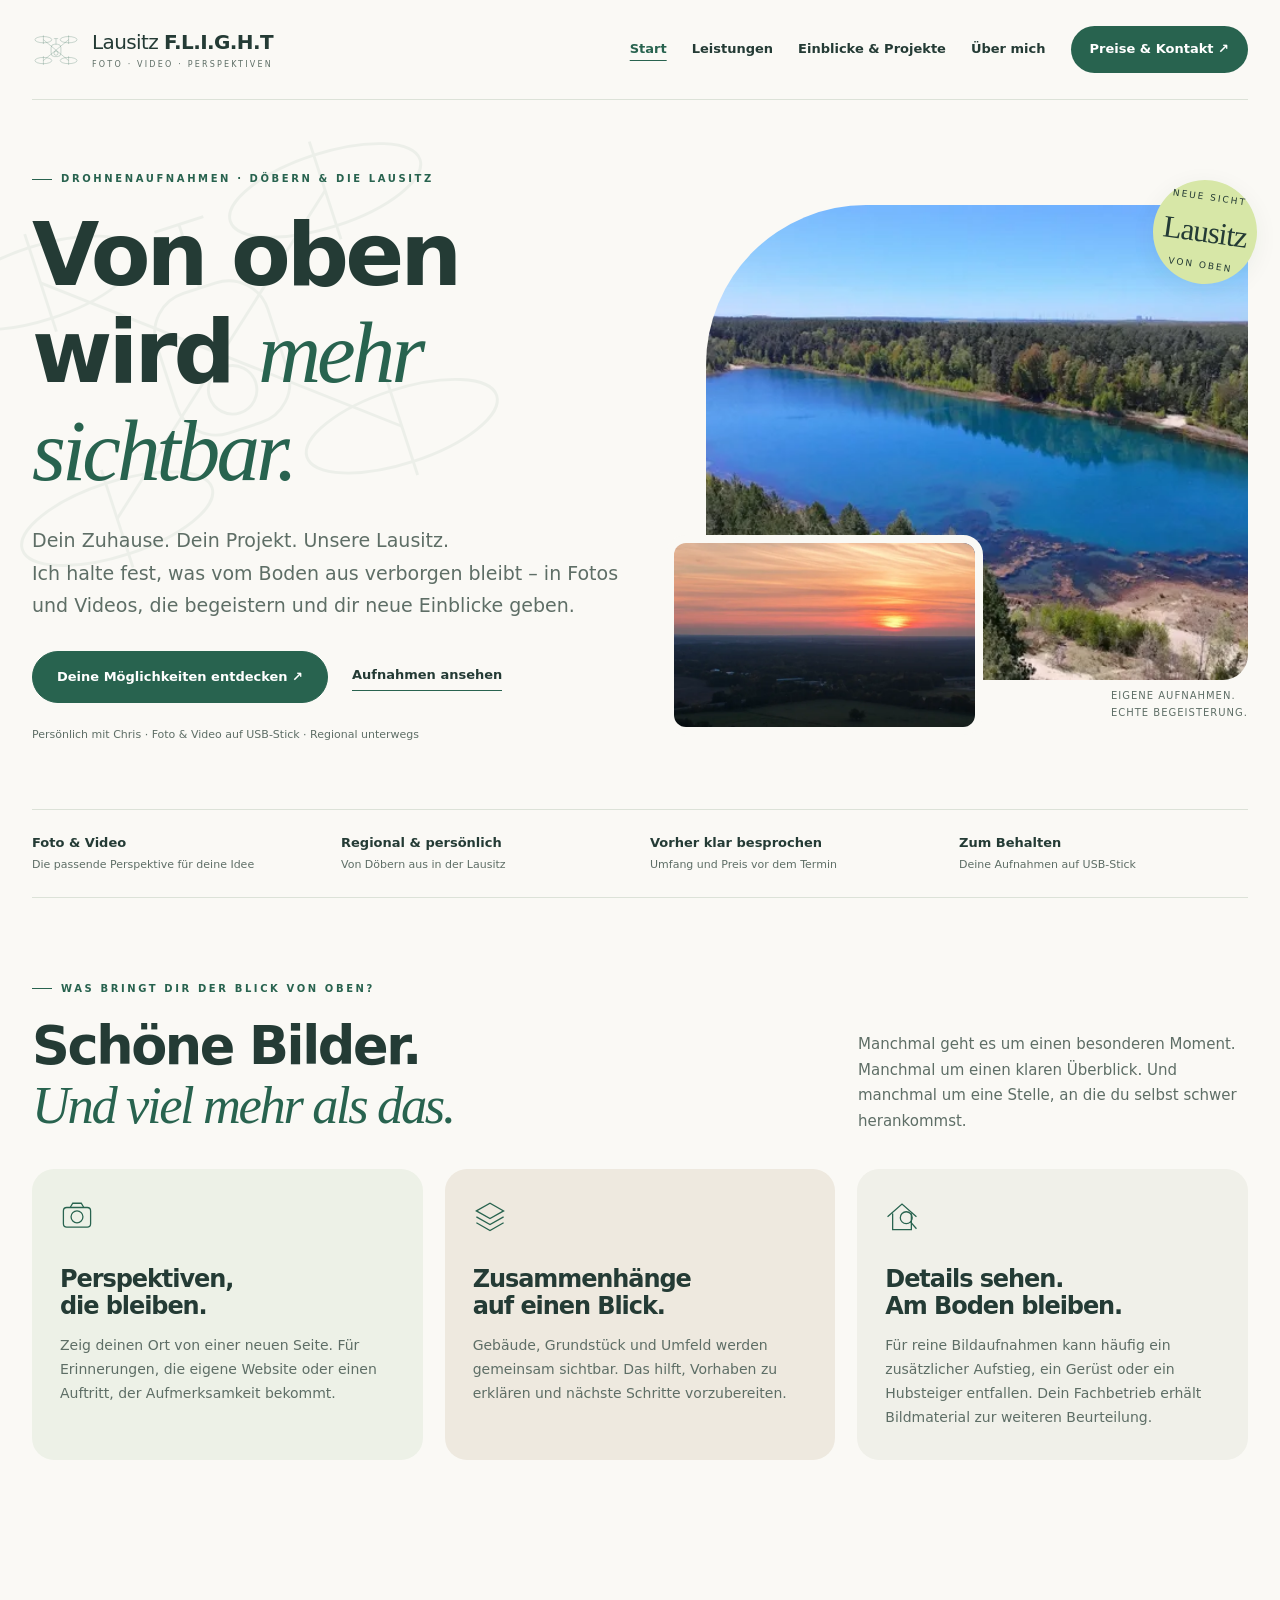
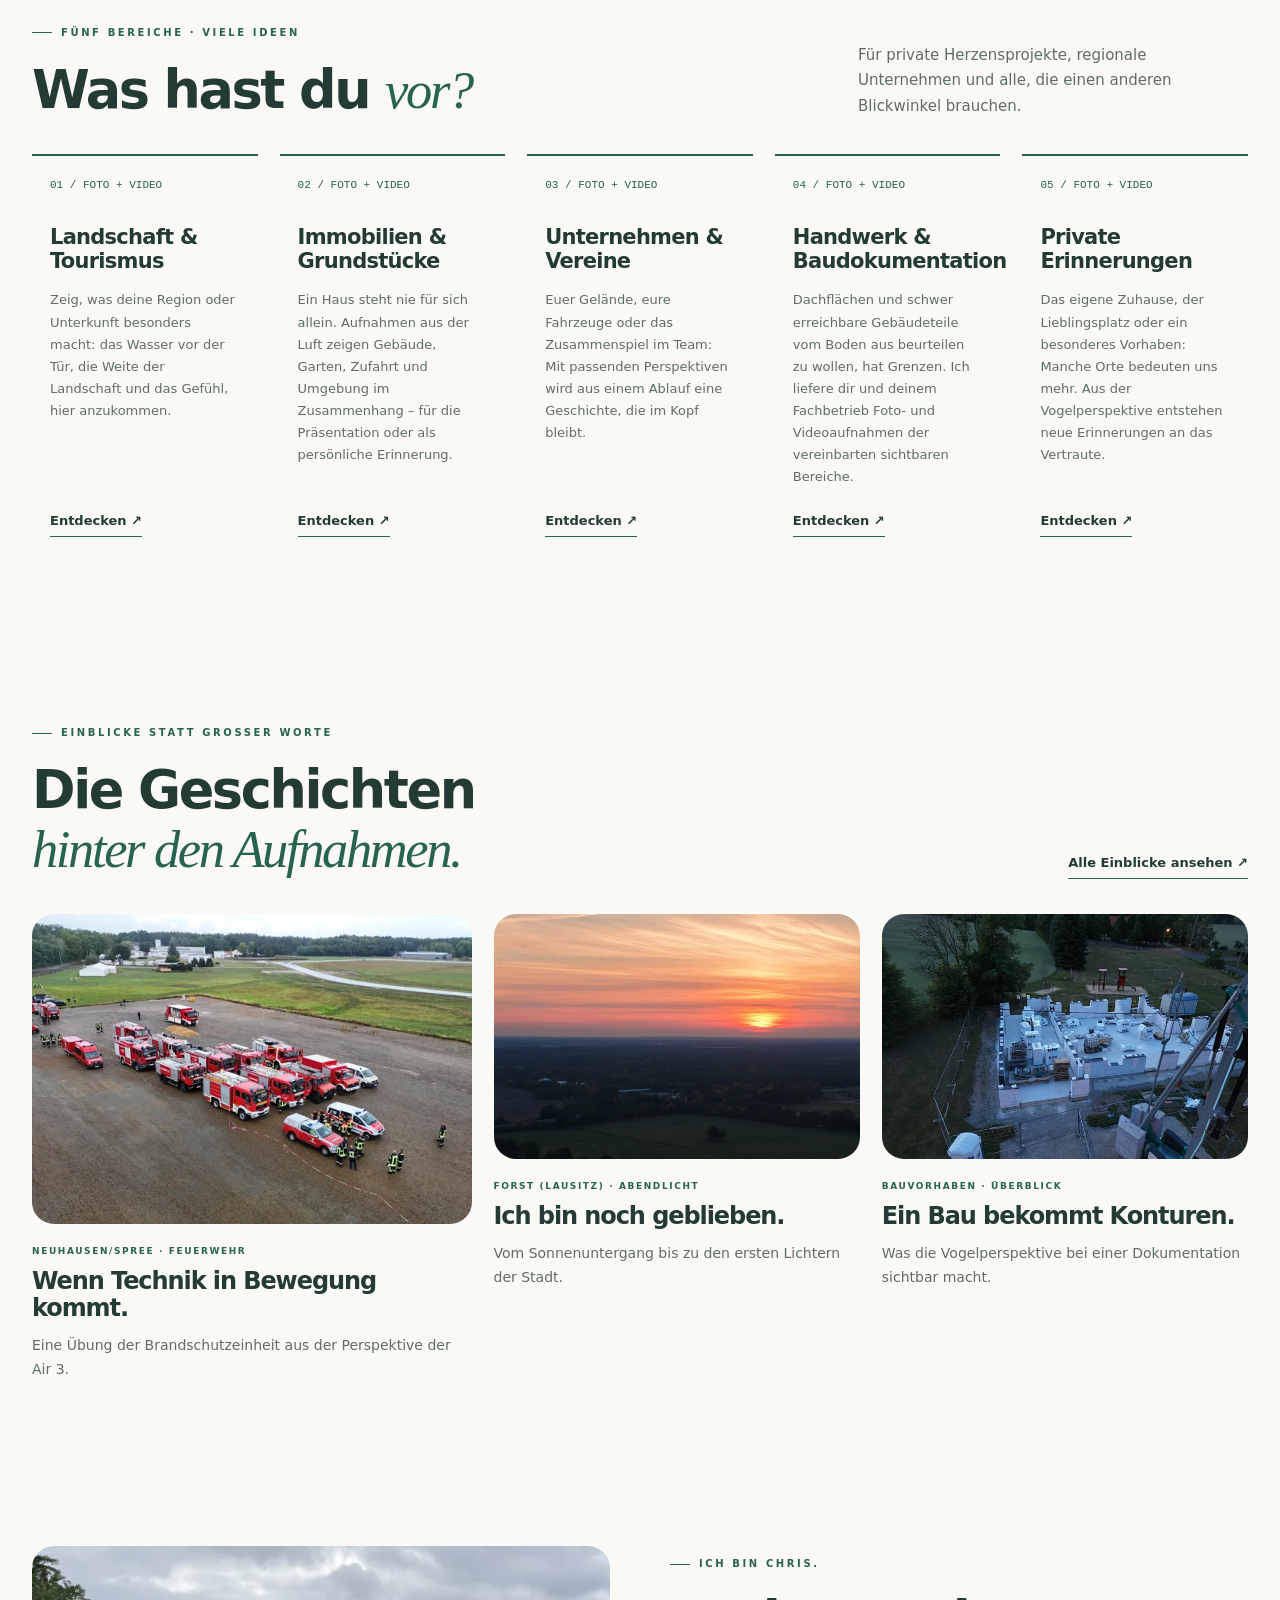
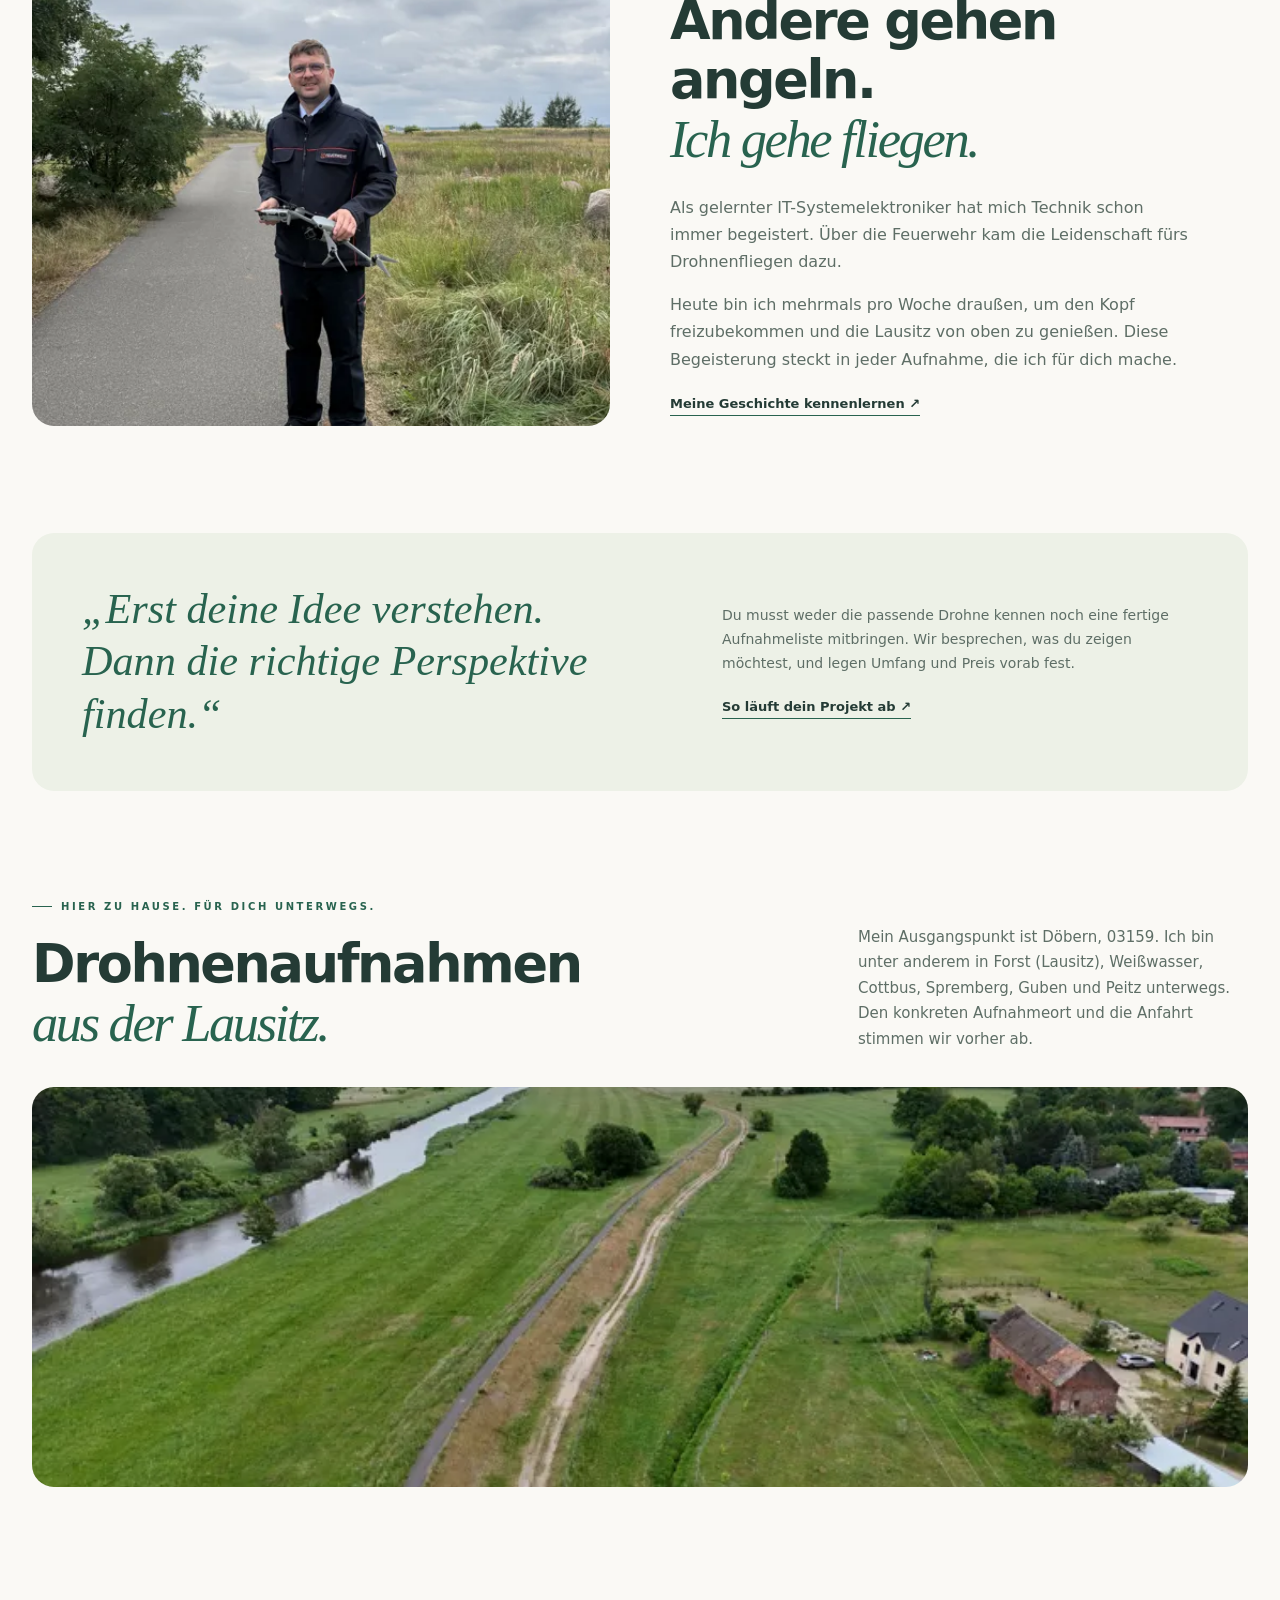
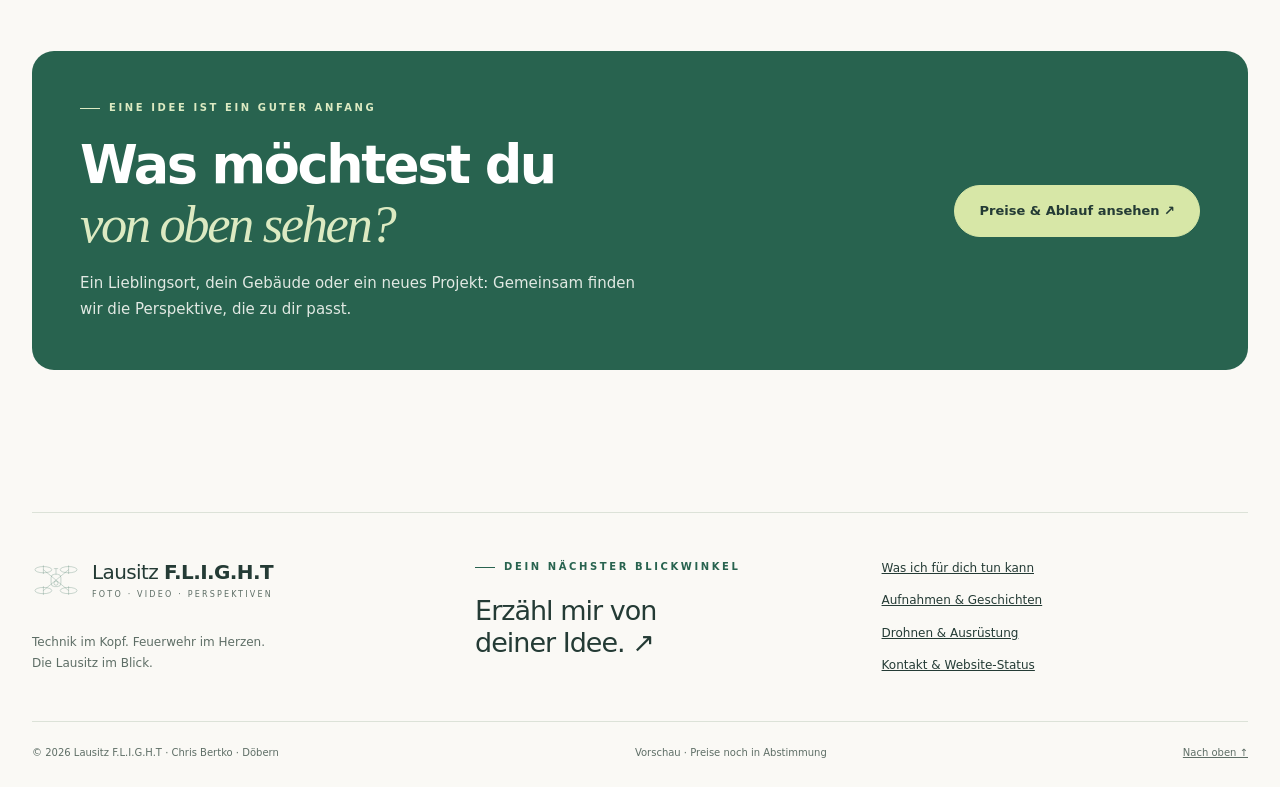
==== commit 21acf22b: "Redesign Lausitz F.L.I.G.H.T with light styling, personal stories and curated photography" ====
--- a/index.html
+++ b/index.html
@@ -1 +1,14 @@
-<!doctype html><html lang="de"><head><meta charset="utf-8"><meta name="viewport" content="width=device-width,initial-scale=1"><meta name="robots" content="noindex,follow"><meta name="theme-color" content="#101c24"><meta name="description" content="LausitzFlight – Foto- und Videoaufnahmen aus der Luft. Landschaft, Immobilien, Unternehmen und Baudokumentation in der Lausitz."><title>Neue Perspektiven | LausitzFlight</title><link rel="stylesheet" href="style.css"><script src="site.js" defer></script></head><body><div id="site-header"></div><main id="inhalt" class="wrap"><section class="hero"><div><span class="eyebrow">Döbern · Lausitz · Foto & Video</span><h1>Vertraute Orte.<br><em>Neue Perspektiven.</em></h1><p class="lead">Drohnenaufnahmen für Landschaften, Gebäude und Geschichten aus unserer Region. Persönlich geplant. Aus einem anderen Blickwinkel erzählt.</p><div class="actions"><a class="button" href="leistungen.html">Leistungen entdecken ↗</a><a class="text-link" href="ueber-mich.html">Das ist LausitzFlight</a></div></div><figure class="hero-photo"><img src="assets/abendsonne.webp" srcset="assets/abendsonne-768.webp 768w, assets/abendsonne.webp 1536w" sizes="(max-width:800px) 100vw, 46vw" alt="Luftaufnahme einer Ortschaft mit Wäldern im goldenen Abendlicht" width="1536" height="1024" fetchpriority="high" decoding="async"><figcaption>Die Lausitz im Abendlicht · Eigene Luftaufnahme</figcaption></figure></section><div class="strip"><span><b>Foto + Video</b> aus der Luft</span><span><b>Regional</b> in der Lausitz</span><span><b>Persönlich</b> von der Idee an</span></div><section class="section"><div class="section-head"><div><span class="eyebrow">Dein Vorhaben im Fokus</span><h2>Ein Blickwinkel.<br>Viele Möglichkeiten.</h2></div><p class="muted">Für private Ideen, regionale Betriebe<br>und besondere Orte.</p></div><div class="grid"><article class="card"><span class="num">01 / FOTO + VIDEO</span><h3>Landschaft & Tourismus</h3><p>Foto- und Videoaufnahmen für Ausflugsziele, Unterkünfte und die besonderen Orte der Lausitz.</p><a class="tag" href="leistungen.html#bereich-1">Mehr erfahren ↗</a></article><article class="card"><span class="num">02 / FOTO + VIDEO</span><h3>Immobilien & Grundstücke</h3><p>Foto und Video zeigen Gebäude, Grundstücke und ihre Lage im räumlichen Zusammenhang.</p><a class="tag" href="leistungen.html#bereich-2">Mehr erfahren ↗</a></article><article class="card"><span class="num">03 / FOTO + VIDEO</span><h3>Unternehmen & Vereine</h3><p>Foto- und Videoaufnahmen geben Einblicke in Standorte, Gelände und gemeinsame Projekte.</p><a class="tag" href="leistungen.html#bereich-3">Mehr erfahren ↗</a></article><article class="card"><span class="num">04 / FOTO + VIDEO</span><h3>Handwerk & Baudokumentation</h3><p>Detailreiche Foto- und Videoaufnahmen von Dächern, Fassaden und schwer zugänglichen Bereichen – als Grundlage für die Sichtprüfung durch Ihren Fachbetrieb.</p><a class="tag" href="leistungen.html#bereich-4">Mehr erfahren ↗</a></article><article class="card"><span class="num">05 / FOTO + VIDEO</span><h3>Private Erinnerungen</h3><p>Persönliche Foto- und Videoaufnahmen von Orten und Vorhaben, die dir etwas bedeuten.</p><a class="tag" href="leistungen.html#bereich-5">Mehr erfahren ↗</a></article><article class="card"><span class="num">DEINE IDEE</span><h3>Etwas anderes im Kopf?</h3><p>Wir besprechen gemeinsam, welche Aufnahmen zu deinem Vorhaben passen und was vor Ort möglich ist.</p><a class="tag" href="kontakt.html">Vorhaben besprechen ↗</a></article></div></section><section class="section split"><div><span class="eyebrow">Die Technik dahinter</span><h2>Die passende Drohne.<br>Für deinen Blickwinkel.</h2><p class="muted">Unterschiedliche Aufnahmeideen brauchen unterschiedliche Werkzeuge. Hier lernst du die Flotte hinter LausitzFlight kennen.</p><a class="text-link" href="drohnen.html">Zur Drohnenflotte ↗</a></div><div class="placeholder wide-placeholder"><svg viewBox="0 0 100 100" aria-hidden="true"><circle cx="25" cy="25" r="17"/><circle cx="75" cy="25" r="17"/><circle cx="25" cy="75" r="17"/><circle cx="75" cy="75" r="17"/><path d="m25 25 50 50m0-50L25 75"/><rect x="37" y="35" width="26" height="33" rx="10"/><circle cx="50" cy="58" r="5"/></svg><small>Fotoplatzhalter</small><strong>Einblicke in die Flotte</strong><span>Eigene Aufnahmen folgen.</span></div></section><section class="section"><div class="cta"><div><h2>Deine Idee. Ein neuer Blickwinkel.</h2><p>Von der ersten Idee bis zur passenden Aufnahme.</p></div><a class="button" href="kontakt.html">Zum Kontakt ↗</a></div></section></main><div id="site-footer"></div><noscript><p class="wrap">Navigation: <a href="index.html">Start</a> · <a href="leistungen.html">Leistungen</a> · <a href="aufnahmen.html">Aufnahmen</a> · <a href="drohnen.html">Drohnenflotte</a> · <a href="ueber-mich.html">Über mich</a> · <a href="kontakt.html">Kontakt</a></p></noscript></body></html>+<!doctype html>
+<html lang="de"><head><meta charset="utf-8"><meta name="viewport" content="width=device-width,initial-scale=1"><meta name="robots" content="noindex,follow"><meta name="theme-color" content="#faf9f5"><meta name="description" content="Foto und Video aus der Luft für Landschaften, Immobilien, Unternehmen und Bauvorhaben. Persönlich mit Chris aus Döbern – Lausitz F.L.I.G.H.T."><meta property="og:title" content="Drohnenaufnahmen in der Lausitz | Lausitz F.L.I.G.H.T"><meta property="og:description" content="Foto und Video aus der Luft für Landschaften, Immobilien, Unternehmen und Bauvorhaben. Persönlich mit Chris aus Döbern – Lausitz F.L.I.G.H.T."><meta property="og:type" content="website"><meta property="og:image" content="https://crissxcross007.github.io/LausitzFlight/assets/see-tuerkis.webp"><title>Drohnenaufnahmen in der Lausitz | Lausitz F.L.I.G.H.T</title><link rel="canonical" href="https://crissxcross007.github.io/LausitzFlight/index.html"><link rel="stylesheet" href="style.css?v=20261022"><script src="site.js?v=20261022" defer></script></head><body><div id="site-header"></div><main id="inhalt" class="wrap"><section class="hero"><div class="hero-ghost"><svg viewBox="0 0 400 320" fill="none" aria-hidden="true"><g stroke="currentColor" stroke-width="2"><ellipse cx="95" cy="74" rx="70" ry="26"/><ellipse cx="305" cy="74" rx="70" ry="26"/><ellipse cx="95" cy="248" rx="70" ry="26"/><ellipse cx="305" cy="248" rx="70" ry="26"/><path d="m95 74 210 174m0-174L95 248"/><rect x="159" y="112" width="82" height="103" rx="29"/><circle cx="200" cy="187" r="17"/><path d="M200 112V65m-18 0h36M95 38v72m210-72v72M95 212v72m210-72v72"/></g></svg></div><div class="hero-copy"><span class="eyebrow">Drohnenaufnahmen · Döbern & die Lausitz</span><h1>Von oben<br>wird <em>mehr<br>sichtbar.</em></h1><p class="lead">Dein Zuhause. Dein Projekt. Unsere Lausitz.<br>Ich halte fest, was vom Boden aus verborgen bleibt – in Fotos und Videos, die begeistern und dir neue Einblicke geben.</p><div class="actions"><a class="button" href="leistungen.html">Deine Möglichkeiten entdecken ↗</a><a class="text-link" href="aufnahmen.html">Aufnahmen ansehen</a></div><p class="micro">Persönlich mit Chris · Foto & Video auf USB-Stick · Regional unterwegs</p></div><div class="hero-mosaic"><figure class="hero-main"><img src="assets/see-tuerkis.webp" srcset="assets/see-tuerkis-sm.webp 720w, assets/see-tuerkis.webp 1600w" sizes="(max-width:800px) 100vw, 50vw" alt="Türkisfarbener See, umgeben von Wald, aus der Vogelperspektive" width="1600" height="902" fetchpriority="high" decoding="async"></figure><figure class="hero-inset"><img src="assets/forst-sonnenuntergang.webp" srcset="assets/forst-sonnenuntergang-sm.webp 720w, assets/forst-sonnenuntergang.webp 1536w" sizes="(max-width:800px) 100vw, 50vw" alt="Sonnenuntergang über Forst (Lausitz)" width="1536" height="1152" fetchpriority="high" decoding="async"></figure><div class="hero-stamp"><span>NEUE SICHT</span><b>Lausitz</b><span>VON OBEN</span></div><span class="image-note">Eigene Aufnahmen.<br>Echte Begeisterung.</span></div></section><div class="proof-strip"><div><b>Foto & Video</b>Die passende Perspektive für deine Idee</div><div><b>Regional & persönlich</b>Von Döbern aus in der Lausitz</div><div><b>Vorher klar besprochen</b>Umfang und Preis vor dem Termin</div><div><b>Zum Behalten</b>Deine Aufnahmen auf USB-Stick</div></div>
+<section class="section"><div class="section-head"><div><span class="eyebrow">Was bringt dir der Blick von oben?</span><h2>Schöne Bilder.<br><em>Und viel mehr als das.</em></h2></div><p>Manchmal geht es um einen besonderen Moment. Manchmal um einen klaren Überblick. Und manchmal um eine Stelle, an die du selbst schwer herankommst.</p></div><div class="grid">
+<article class="benefit"><svg class="icon" viewBox="0 0 40 40" aria-hidden="true"><rect x="4" y="10" width="32" height="23" rx="4"/><circle cx="20" cy="21" r="7"/><path d="m12 10 3-5h10l3 5"/></svg><h3>Perspektiven,<br>die bleiben.</h3><p>Zeig deinen Ort von einer neuen Seite. Für Erinnerungen, die eigene Website oder einen Auftritt, der Aufmerksamkeit bekommt.</p></article>
+<article class="benefit"><svg class="icon" viewBox="0 0 40 40" aria-hidden="true"><path d="m4 14 16-9 16 9-16 9Z"/><path d="m4 21 16 9 16-9M4 28l16 9 16-9"/></svg><h3>Zusammenhänge<br>auf einen Blick.</h3><p>Gebäude, Grundstück und Umfeld werden gemeinsam sichtbar. Das hilft, Vorhaben zu erklären und nächste Schritte vorzubereiten.</p></article>
+<article class="benefit"><svg class="icon" viewBox="0 0 40 40" aria-hidden="true"><path d="m3 21 17-15 17 15M9 17v19h22V17"/><circle cx="25" cy="22" r="7"/><path d="m30 27 7 8"/></svg><h3>Details sehen.<br>Am Boden bleiben.</h3><p>Für reine Bildaufnahmen kann häufig ein zusätzlicher Aufstieg, ein Gerüst oder ein Hubsteiger entfallen. Dein Fachbetrieb erhält Bildmaterial zur weiteren Beurteilung.</p></article></div></section>
+<section class="section"><div class="section-head"><div><span class="eyebrow">Fünf Bereiche · viele Ideen</span><h2>Was hast du <em>vor?</em></h2></div><p>Für private Herzensprojekte, regionale Unternehmen und alle, die einen anderen Blickwinkel brauchen.</p></div><div class="grid five"><article class="service-card"><span class="num">01 / FOTO + VIDEO</span><h3>Landschaft & Tourismus</h3><p>Zeig, was deine Region oder Unterkunft besonders macht: das Wasser vor der Tür, die Weite der Landschaft und das Gefühl, hier anzukommen.</p><a class="text-link" href="leistungen.html#bereich-1">Entdecken ↗</a></article><article class="service-card"><span class="num">02 / FOTO + VIDEO</span><h3>Immobilien & Grundstücke</h3><p>Ein Haus steht nie für sich allein. Aufnahmen aus der Luft zeigen Gebäude, Garten, Zufahrt und Umgebung im Zusammenhang – für die Präsentation oder als persönliche Erinnerung.</p><a class="text-link" href="leistungen.html#bereich-2">Entdecken ↗</a></article><article class="service-card"><span class="num">03 / FOTO + VIDEO</span><h3>Unternehmen & Vereine</h3><p>Euer Gelände, eure Fahrzeuge oder das Zusammenspiel im Team: Mit passenden Perspektiven wird aus einem Ablauf eine Geschichte, die im Kopf bleibt.</p><a class="text-link" href="leistungen.html#bereich-3">Entdecken ↗</a></article><article class="service-card"><span class="num">04 / FOTO + VIDEO</span><h3>Handwerk & Baudokumentation</h3><p>Dachflächen und schwer erreichbare Gebäudeteile vom Boden aus beurteilen zu wollen, hat Grenzen. Ich liefere dir und deinem Fachbetrieb Foto- und Videoaufnahmen der vereinbarten sichtbaren Bereiche.</p><a class="text-link" href="leistungen.html#bereich-4">Entdecken ↗</a></article><article class="service-card"><span class="num">05 / FOTO + VIDEO</span><h3>Private Erinnerungen</h3><p>Das eigene Zuhause, der Lieblingsplatz oder ein besonderes Vorhaben: Manche Orte bedeuten uns mehr. Aus der Vogelperspektive entstehen neue Erinnerungen an das Vertraute.</p><a class="text-link" href="leistungen.html#bereich-5">Entdecken ↗</a></article></div></section>
+<section class="section"><div class="section-head"><div><span class="eyebrow">Einblicke statt großer Worte</span><h2>Die Geschichten<br><em>hinter den Aufnahmen.</em></h2></div><a class="text-link" href="aufnahmen.html">Alle Einblicke ansehen ↗</a></div><div class="story-grid">
+<a class="story-card" href="aufnahmen.html#neuhausen"><figure class="photo "><img src="assets/neuhausen-kolonne.webp" srcset="assets/neuhausen-kolonne-sm.webp 720w, assets/neuhausen-kolonne.webp 1600w" sizes="(max-width:800px) 100vw, 50vw" alt="Feuerwehrfahrzeuge bei einer Übung auf dem Flugplatz Neuhausen/Spree" width="1600" height="900" loading="lazy" decoding="async"></figure><span class="tag">Neuhausen/Spree · Feuerwehr</span><h3>Wenn Technik in Bewegung kommt.</h3><p>Eine Übung der Brandschutzeinheit aus der Perspektive der Air 3.</p></a>
+<a class="story-card" href="aufnahmen.html#forst"><figure class="photo "><img src="assets/forst-sonnenuntergang.webp" srcset="assets/forst-sonnenuntergang-sm.webp 720w, assets/forst-sonnenuntergang.webp 1536w" sizes="(max-width:800px) 100vw, 50vw" alt="Goldener Sonnenuntergang über Forst (Lausitz)" width="1536" height="1152" loading="lazy" decoding="async"></figure><span class="tag">Forst (Lausitz) · Abendlicht</span><h3>Ich bin noch geblieben.</h3><p>Vom Sonnenuntergang bis zu den ersten Lichtern der Stadt.</p></a>
+<a class="story-card" href="aufnahmen.html#feuerwehrhaus"><figure class="photo "><img src="assets/bau-rohbau.webp" srcset="assets/bau-rohbau-sm.webp 720w, assets/bau-rohbau.webp 1600w" sizes="(max-width:800px) 100vw, 50vw" alt="Rohbau eines Feuerwehrhauses aus der Luft" width="1600" height="1200" loading="lazy" decoding="async"></figure><span class="tag">Bauvorhaben · Überblick</span><h3>Ein Bau bekommt Konturen.</h3><p>Was die Vogelperspektive bei einer Dokumentation sichtbar macht.</p></a></div></section>
+<section class="section split"><figure class="photo portrait"><img src="assets/chris.webp" srcset="assets/chris-sm.webp 720w, assets/chris.webp 1200w" sizes="(max-width:800px) 100vw, 50vw" alt="Chris mit Drohne und Fernsteuerung draußen in der Lausitz" width="1200" height="1600" loading="lazy" decoding="async"></figure><div class="copy"><span class="eyebrow">Ich bin Chris.</span><h2>Andere gehen angeln.<br><em>Ich gehe fliegen.</em></h2><p>Als gelernter IT-Systemelektroniker hat mich Technik schon immer begeistert. Über die Feuerwehr kam die Leidenschaft fürs Drohnenfliegen dazu.</p><p>Heute bin ich mehrmals pro Woche draußen, um den Kopf freizubekommen und die Lausitz von oben zu genießen. Diese Begeisterung steckt in jeder Aufnahme, die ich für dich mache.</p><a class="text-link" href="ueber-mich.html">Meine Geschichte kennenlernen ↗</a></div></section>
+<section class="quote-band"><blockquote>„Erst deine Idee verstehen.<br>Dann die richtige Perspektive finden.“</blockquote><div><p>Du musst weder die passende Drohne kennen noch eine fertige Aufnahmeliste mitbringen. Wir besprechen, was du zeigen möchtest, und legen Umfang und Preis vorab fest.</p><a class="text-link" href="kontakt.html">So läuft dein Projekt ab ↗</a></div></section>
+<section class="section"><div class="section-head"><div><span class="eyebrow">Hier zu Hause. Für dich unterwegs.</span><h2>Drohnenaufnahmen<br><em>aus der Lausitz.</em></h2></div><p>Mein Ausgangspunkt ist Döbern, 03159. Ich bin unter anderem in Forst (Lausitz), Weißwasser, Cottbus, Spremberg, Guben und Peitz unterwegs. Den konkreten Aufnahmeort und die Anfahrt stimmen wir vorher ab.</p></div><figure class="photo wide-scene"><img src="assets/flusslandschaft.webp" srcset="assets/flusslandschaft-sm.webp 720w, assets/flusslandschaft.webp 1600w" sizes="(max-width:800px) 100vw, 50vw" alt="Fluss mit grünen Ufern, Feldern und Wald in der Lausitz" width="1600" height="1200" loading="lazy" decoding="async"></figure></section><section class="section"><div class="cta"><div><span class="eyebrow">Eine Idee ist ein guter Anfang</span><h2>Was möchtest du<br><em>von oben sehen?</em></h2><p>Ein Lieblingsort, dein Gebäude oder ein neues Projekt: Gemeinsam finden wir die Perspektive, die zu dir passt.</p></div><a class="button" href="kontakt.html">Preise & Ablauf ansehen ↗</a></div></section></main><div id="site-footer"></div><noscript><p class="wrap noscript-nav">Navigation: <a href="index.html">Start</a> · <a href="leistungen.html">Leistungen</a> · <a href="aufnahmen.html">Einblicke & Projekte</a> · <a href="ueber-mich.html">Über mich</a> · <a href="kontakt.html">Preise & Kontakt</a></p></noscript></body></html>
--- a/style.css
+++ b/style.css
@@ -1,3 +1 @@
-:root{--bg:#101c24;--surface:#162630;--ink:#f3f4eb;--muted:#afbec5;--accent:#c6f277;--line:#ffffff21;color-scheme:dark}*{box-sizing:border-box}html{scroll-behavior:smooth}body{margin:0;background:var(--bg);color:var(--ink);font:16px/1.65 system-ui,-apple-system,"Segoe UI",sans-serif}a{color:inherit}button{font:inherit}a,button{-webkit-tap-highlight-color:transparent}a:focus-visible,button:focus-visible{outline:3px solid var(--accent);outline-offset:5px}.wrap,.site-header,.site-footer{width:min(1200px,calc(100% - 48px));margin:auto}.site-header{min-height:100px;display:flex;align-items:center;justify-content:space-between;gap:24px;border-bottom:1px solid var(--line)}.brand{display:flex;align-items:center;text-decoration:none;font-weight:800;font-size:24px;letter-spacing:-1px;white-space:nowrap}.brand span{color:var(--accent)}.brand svg{width:36px;height:36px;margin-right:9px;color:var(--accent)}nav{display:flex;align-items:center;gap:23px}nav a{text-decoration:none;font-size:14px;color:var(--muted)}nav a:hover,nav a[aria-current]{color:var(--accent)}nav .nav-contact{border:1px solid var(--line);padding:10px 17px;border-radius:30px}.menu-toggle{display:none}.skip{position:absolute;left:20px;top:-80px;z-index:10;background:var(--accent);color:var(--bg);padding:12px}.skip:focus{top:12px}.eyebrow{text-transform:uppercase;letter-spacing:3px;color:var(--accent);font-size:11px;font-weight:800}.hero{padding:92px 0 70px;display:grid;grid-template-columns:1.25fr 1fr;gap:50px;align-items:center}h1,h2,h3,p{margin-top:0}h1{font-size:clamp(44px,6.2vw,82px);line-height:1.05;letter-spacing:-.055em;margin:23px 0 27px}h1 em{font-style:normal;color:var(--accent)}.lead{font-size:19px;color:var(--muted);max-width:660px}.actions{display:flex;align-items:center;flex-wrap:wrap;gap:24px;margin-top:30px}.button{display:inline-block;padding:13px 23px;border-radius:30px;text-decoration:none;background:var(--accent);color:var(--bg);font-size:14px;font-weight:750}.button:hover{background:#e0ffa8}.text-link{text-decoration:none;border-bottom:1px solid var(--accent);padding-bottom:3px;font-size:14px}.visual{position:relative;min-height:440px;background:radial-gradient(ellipse at 65% 30%,#8caa5e30,transparent 55%),linear-gradient(150deg,#223b46,#12232c);border:1px solid var(--line);border-radius:140px 16px 16px 16px;overflow:hidden;display:flex;align-items:center;justify-content:center}.visual:before,.visual:after{content:"";position:absolute;border:1px solid #c6f27722;border-radius:50%;width:330px;height:330px}.visual:after{width:230px;height:230px}.flightmark{width:170px;z-index:1;color:var(--accent)}.visual-label{position:absolute;bottom:23px;left:25px;color:var(--muted);font-size:11px;letter-spacing:2px;text-transform:uppercase}.visual-top{position:absolute;right:24px;top:24px;font:12px monospace;color:var(--accent)}.strip{display:flex;gap:30px;justify-content:space-between;border-top:1px solid var(--line);border-bottom:1px solid var(--line);padding:20px 0;color:var(--muted);font-size:12px;letter-spacing:1px;text-transform:uppercase}.strip b{color:var(--ink)}.section{padding:75px 0}.section-head{display:flex;justify-content:space-between;align-items:end;gap:30px;margin-bottom:30px}h2{font-size:clamp(30px,4vw,45px);line-height:1.15;letter-spacing:-.04em;margin:12px 0 20px}h3{font-size:23px;line-height:1.25;letter-spacing:-.025em;margin:15px 0}.muted,.card p{color:var(--muted)}.grid{display:grid;grid-template-columns:repeat(3,minmax(0,1fr));gap:20px}.grid.two{grid-template-columns:repeat(2,minmax(0,1fr))}.card{background:var(--surface);border:1px solid var(--line);border-radius:14px;padding:28px}.card p:last-child{margin-bottom:0}.num{font:12px monospace;color:var(--accent)}.tag{font-size:10px;font-weight:700;text-transform:uppercase;letter-spacing:1.5px;color:var(--accent)}.card .tag{display:block;margin-top:25px}.page-intro{padding:75px 0 35px;max-width:900px}.page-intro h1{font-size:clamp(43px,6vw,72px)}.service{display:grid;grid-template-columns:90px 1fr 1fr;gap:30px;border-top:1px solid var(--line);padding:38px 0}.service h2{font-size:30px;margin:0 0 12px}.service p{color:var(--muted);margin-bottom:0}.service ul{margin:0;padding-left:20px;color:var(--muted)}.notice{border-left:3px solid var(--accent);padding:17px 23px;background:#c6f27707;color:var(--muted);margin:30px 0}.cta{background:var(--accent);color:var(--bg);border-radius:16px;padding:42px;display:flex;align-items:center;justify-content:space-between;gap:25px}.cta h2{margin:0 0 10px}.cta p{margin:0}.cta .button{background:var(--bg);color:var(--ink);white-space:nowrap}.placeholder{background:linear-gradient(135deg,#243c47,#14242c);border:1px dashed #afbec54d;min-height:200px;border-radius:9px;display:flex;flex-direction:column;align-items:center;justify-content:center;text-align:center;padding:20px;gap:8px;margin-bottom:23px;color:var(--muted)}.placeholder svg{width:72px;height:72px;stroke:var(--accent);fill:none;stroke-width:1.3}.placeholder small{text-transform:uppercase;letter-spacing:2px;font-size:10px}.placeholder strong{color:var(--ink);font-size:18px}.wide-placeholder{min-height:290px}.portrait{min-height:390px}.split{display:grid;grid-template-columns:1fr 1fr;gap:50px;align-items:center}.steps{counter-reset:steps}.steps p{border-top:1px solid var(--line);padding-top:20px}.site-footer{border-top:1px solid var(--line);margin-top:70px;padding:38px 0 25px}.footer-top{display:flex;justify-content:space-between;gap:30px;align-items:start;padding-bottom:35px}.footer-top p{color:var(--muted);font-size:14px}.footer-top>a:last-child{font-size:14px}.footer-bottom{border-top:1px solid var(--line);padding-top:20px;display:flex;justify-content:space-between;gap:20px;color:var(--muted);font-size:11px}.load-error{padding:20px}.contact-status{font-size:14px}.prose{max-width:750px}.prose p{color:var(--muted)}@media(max-width:1000px){nav{gap:13px}.site-header{gap:15px}.brand{font-size:21px}.hero{gap:25px}.visual{min-height:390px}}@media(max-width:800px){.site-header{position:relative;min-height:84px;flex-wrap:wrap}.menu-toggle{display:block;background:none;border:1px solid var(--line);color:var(--ink);border-radius:30px;padding:8px 16px;font-size:14px}nav{display:none;width:100%;padding:10px 0 22px;flex-direction:column;align-items:stretch}nav.open{display:flex}nav a{padding:9px}.hero{grid-template-columns:1fr;padding:55px 0 45px}.visual{min-height:320px;border-top-left-radius:90px}.grid{grid-template-columns:1fr 1fr}.strip{flex-wrap:wrap;gap:15px}.service{grid-template-columns:40px 1fr}.service ul{grid-column:2}.section{padding:50px 0}.split{gap:25px}.cta{align-items:start;flex-direction:column}.footer-top,.footer-bottom{flex-wrap:wrap}}@media(max-width:540px){.wrap,.site-header,.site-footer{width:calc(100% - 36px)}.grid,.grid.two,.split{grid-template-columns:1fr}.page-intro{padding-top:45px}.section-head{display:block}.card{padding:23px}.cta{padding:28px}.footer-top{flex-direction:column;gap:15px}.footer-top p{margin-bottom:0}.footer-bottom{flex-direction:column;gap:10px}.service{gap:14px}.service h2{font-size:26px}.lead{font-size:17px}h1{font-size:49px}.visual{min-height:300px}.portrait{min-height:250px}}@media(prefers-reduced-motion:reduce){html{scroll-behavior:auto}}
-/* Eigene Luftaufnahmen */
-.hero-photo{margin:0;min-width:0;position:relative;border-radius:110px 16px 16px 16px;overflow:hidden;border:1px solid var(--line);height:460px}.hero-photo img{width:100%;height:100%;display:block;object-fit:cover;object-position:54% center}.hero-photo figcaption{position:absolute;bottom:0;left:0;right:0;padding:50px 24px 20px;background:linear-gradient(transparent,#08131ae6);font-size:11px;letter-spacing:1px;color:#fff}.photo-card{padding:0;overflow:hidden}.photo-open{display:block;overflow:hidden}.photo-open img{width:100%;height:auto;aspect-ratio:3/2;object-fit:cover;display:block;transition:transform .25s}.photo-open:hover img{transform:scale(1.025)}.photo-copy{padding:25px}.photo-copy h2{font-size:28px}.photo-copy p{margin-bottom:18px}@media(max-width:800px){.hero-photo{height:350px;border-top-left-radius:70px}}@media(max-width:540px){.hero-photo{height:300px}.photo-copy{padding:22px}}@media(prefers-reduced-motion:reduce){.photo-open img{transition:none}}
+:root{--paper:#faf9f5;--white:#fff;--ink:#243b35;--muted:#5e6e66;--green:#28634f;--lime:#d7e7a7;--soft:#edf1e7;--sand:#eee9df;--line:#dce2d8;--radius:22px;color-scheme:light}*{box-sizing:border-box}html{scroll-behavior:smooth;scroll-padding-top:105px}body{margin:0;background:var(--paper);color:var(--ink);font:16px/1.7 system-ui,-apple-system,"Segoe UI",sans-serif}a{color:inherit}button,input,textarea,select{font:inherit}button,a{-webkit-tap-highlight-color:transparent}img{max-width:100%;height:auto;display:block}a:focus-visible,button:focus-visible,summary:focus-visible{outline:3px solid #99702e;outline-offset:5px}h1,h2,h3,p,figure{margin:0}h1,h2,h3{line-height:1.12;letter-spacing:-.045em;font-weight:650}h1{font-size:clamp(44px,6.8vw,91px)}h2{font-size:clamp(32px,4.1vw,53px)}h3{font-size:24px}p{margin-bottom:16px}p:last-child{margin-bottom:0}.wrap,.site-header,.site-footer{width:min(1220px,calc(100% - 64px));margin-inline:auto}.site-header{min-height:100px;display:flex;align-items:center;justify-content:space-between;gap:25px;border-bottom:1px solid var(--line);position:relative;z-index:5}.brand{display:inline-flex;align-items:center;gap:12px;text-decoration:none;white-space:nowrap}.brand-mark{width:48px;height:44px;color:var(--green)}.brand-mark svg{width:100%;height:100%}.brand-type{font-size:20px;letter-spacing:-.6px;line-height:1.2}.brand-type strong{font-weight:800}.brand-type small{display:block;font-size:8px;letter-spacing:2.2px;color:var(--muted);margin-top:6px}nav{display:flex;align-items:center;gap:25px}nav a{text-decoration:none;font-size:13px;font-weight:600;padding:10px 0}nav a:hover,nav a[aria-current]{color:var(--green);text-decoration:underline;text-underline-offset:7px}.nav-cta{background:var(--green);color:#fff;padding:12px 19px;border-radius:30px}nav .nav-cta:hover,nav .nav-cta[aria-current]{color:white}.menu-toggle{display:none}.skip{position:absolute;left:20px;top:-80px;z-index:20;background:var(--ink);color:#fff;padding:12px}.skip:focus{top:12px}.eyebrow{font-size:10px;font-weight:750;letter-spacing:2.6px;text-transform:uppercase;display:block;color:var(--green);margin-bottom:20px}.eyebrow:before{content:"";display:inline-block;background:currentColor;width:20px;height:1px;vertical-align:middle;margin-right:9px}em{font-family:Georgia,"Times New Roman",serif;font-weight:400;color:var(--green)}.lead{font-size:19px;color:var(--muted);line-height:1.7;max-width:660px;margin-top:25px}.hero{position:relative;display:grid;grid-template-columns:1.08fr 1fr;gap:36px;align-items:center;padding:70px 0 64px;isolation:isolate}.hero-copy{position:relative;z-index:1}.hero h1{max-width:680px}.hero-ghost{position:absolute;color:#3c7056;opacity:.065;width:570px;left:-95px;top:25px;z-index:-1;transform:rotate(-18deg);pointer-events:none}.hero-ghost svg{width:100%}.hero-mosaic{position:relative;padding:25px 0 55px 25px}.hero-main{height:475px;overflow:hidden;border-radius:160px 25px 25px 25px}.hero-main img{width:100%;height:100%;object-fit:cover}.hero-inset{position:absolute;bottom:0;left:-15px;width:56%;height:200px;border:8px solid var(--paper);border-radius:20px;overflow:hidden}.hero-inset img{width:100%;height:100%;object-fit:cover}.image-note{font-size:10px;letter-spacing:1px;text-transform:uppercase;position:absolute;bottom:14px;right:0;color:var(--muted);max-width:36%}.hero-stamp{position:absolute;right:-9px;top:0;border-radius:50%;width:104px;height:104px;display:flex;flex-direction:column;justify-content:center;align-items:center;background:var(--lime);font-size:9px;letter-spacing:2px;transform:rotate(8deg);box-shadow:0 6px 25px #263d3510}.hero-stamp b{font-family:Georgia,serif;font-size:31px;letter-spacing:-1px;font-weight:400}.actions{display:flex;flex-wrap:wrap;align-items:center;gap:24px;margin-top:30px}.button{display:inline-flex;gap:20px;align-items:center;justify-content:center;background:var(--green);border:1px solid var(--green);color:white;border-radius:30px;text-decoration:none;font-size:13px;font-weight:700;padding:14px 24px;cursor:pointer}.button:hover{background:var(--ink)}.button.light{background:var(--white);color:var(--ink);border-color:var(--line)}.text-link{font-size:13px;font-weight:650;text-decoration:none;border-bottom:1px solid var(--green);padding-bottom:4px}.text-link:hover{color:var(--green)}.micro{font-size:11px;color:var(--muted);margin-top:23px}.proof-strip{border-block:1px solid var(--line);display:grid;grid-template-columns:repeat(4,1fr);padding:22px 0;gap:20px;font-size:11px;color:var(--muted)}.proof-strip b{display:block;color:var(--ink);font-size:13px;margin-bottom:2px}.section{padding:82px 0}.section-head{display:flex;justify-content:space-between;align-items:end;gap:35px;margin-bottom:35px}.section-head p{max-width:390px;color:var(--muted);font-size:15px}.section-head h2{max-width:700px}.grid{display:grid;grid-template-columns:repeat(3,minmax(0,1fr));gap:22px}.grid.two{grid-template-columns:repeat(2,minmax(0,1fr))}.grid.five{grid-template-columns:repeat(5,minmax(0,1fr))}.benefit{padding:30px 28px;border-radius:var(--radius);background:var(--soft)}.benefit:nth-child(2){background:var(--sand)}.benefit:nth-child(3){background:#f0f0e9}.benefit h3{margin:24px 0 15px}.benefit p{font-size:14px;color:var(--muted)}.icon{width:34px;height:34px;stroke:var(--green);fill:none;stroke-width:1.5}.photo{overflow:hidden;border-radius:var(--radius);background:var(--soft)}.photo img{width:100%;height:100%;object-fit:cover}.service-card{padding:23px 18px;border-top:2px solid var(--green);display:flex;flex-direction:column;align-items:start}.service-card .num{font:11px monospace;color:var(--green);margin-bottom:35px}.service-card h3{font-size:21px;margin-bottom:16px;letter-spacing:-.035em}.service-card p{font-size:13px;color:var(--muted);margin-bottom:22px}.service-card a{margin-top:auto}.split{display:grid;grid-template-columns:1fr 1fr;gap:60px;align-items:center}.split .copy{max-width:530px}.copy h2{margin-bottom:25px}.copy p{color:var(--muted)}.wide-scene{height:400px}.story-grid{display:grid;grid-template-columns:1.2fr 1fr 1fr;gap:22px}.story-card{color:inherit;text-decoration:none}.story-card figure{height:245px}.story-card:first-child figure{height:310px}.story-card .tag{margin-top:20px}.story-card h3{margin:9px 0 12px}.story-card p{font-size:14px;color:var(--muted)}.tag{display:block;text-transform:uppercase;font-size:9px;font-weight:750;letter-spacing:1.6px;color:var(--green)}.quote-band{margin:25px 0;border-radius:var(--radius);background:var(--soft);padding:50px;display:grid;grid-template-columns:1.25fr 1fr;gap:45px;align-items:center}.quote-band blockquote{margin:0;font:italic clamp(28px,3.3vw,44px)/1.25 Georgia,serif;color:var(--green)}.quote-band p{color:var(--muted);font-size:14px}.portrait{height:480px;object-position:center 35%}.cta{background:var(--green);color:white;border-radius:var(--radius);padding:48px;display:flex;justify-content:space-between;align-items:center;gap:35px}.cta .eyebrow,.cta em{color:#dceac2}.cta p{font-size:15px;max-width:580px;color:#e1e9e3;margin-top:17px}.cta .button{background:var(--lime);color:var(--ink);border-color:var(--lime);white-space:nowrap}.page-intro{padding:70px 0 40px;max-width:920px}.page-intro h1{font-size:clamp(42px,6vw,74px)}.service-detail{padding:55px 0;border-top:1px solid var(--line)}.service-detail .photo{height:350px}.service-detail h2{margin:12px 0 23px;font-size:39px}.service-detail ul{padding-left:20px;color:var(--muted);margin-bottom:25px}.service-detail li{margin-bottom:8px}.service-detail:nth-of-type(even) .photo{order:2}.notice{background:var(--soft);border-left:3px solid var(--green);padding:20px 24px;border-radius:0 12px 12px 0;color:var(--muted);font-size:13px;margin-top:25px}.process{counter-reset:steps}.process article{border-top:1px solid var(--line);padding:25px 0}.process h3{margin:12px 0}.process p{color:var(--muted);font-size:14px}.gallery{display:grid;grid-template-columns:repeat(3,minmax(0,1fr));gap:22px}.gallery figure{margin:0}.gallery a{display:block;border-radius:15px;overflow:hidden}.gallery img{aspect-ratio:3/2;width:100%;object-fit:cover;transition:transform .3s}.gallery a:hover img{transform:scale(1.025)}figcaption{font-size:12px;color:var(--muted);padding-top:12px}.project{padding:65px 0;border-top:1px solid var(--line)}.project-heading{display:grid;grid-template-columns:1fr 1fr;gap:55px;margin-bottom:30px}.project-heading h2{font-size:39px}.project-heading p{color:var(--muted);font-size:15px}.project .gallery.two{grid-template-columns:1fr 1fr}.project-note{font-size:12px;color:var(--muted);margin-top:22px}.filter-bar{display:flex;gap:10px;flex-wrap:wrap;margin:0 0 35px}.filter-bar a{font-size:12px;padding:9px 16px;border:1px solid var(--line);border-radius:30px;text-decoration:none}.filter-bar a:hover{background:var(--soft)}.credentials{display:flex;gap:10px;flex-wrap:wrap;margin:25px 0}.credentials span{font-size:11px;padding:10px 14px;border:1px solid var(--line);border-radius:10px;background:white}.fleet-card{border:1px solid var(--line);background:white;border-radius:var(--radius);overflow:hidden}.fleet-card .photo{border-radius:0;height:250px}.fleet-card .photo img{object-position:center}.fleet-copy{padding:26px}.fleet-copy h3{margin:10px 0 15px}.fleet-copy p{font-size:14px;color:var(--muted)}.spec{font-size:11px!important;border-top:1px solid var(--line);padding-top:15px;margin-top:20px!important}.fleet-illustration{height:250px;display:grid;place-items:center;background:var(--soft);color:var(--green)}.fleet-illustration svg{width:130px;height:130px}.fleet-illustration small{font-size:10px;color:var(--muted)}.price-card{border:1px solid var(--line);padding:28px;border-radius:var(--radius);background:white}.price-card h3{font-size:24px;margin:15px 0 18px}.price{font-size:47px;line-height:1;font-weight:650;letter-spacing:-2px;margin-bottom:20px}.price small{font-size:14px;letter-spacing:0;font-weight:400}.price-card ul{padding-left:18px;font-size:13px;color:var(--muted);margin:20px 0}.price-card li{margin-bottom:8px}.draft{font-size:11px;color:#6e5328;background:#f6eddb;padding:8px 13px;display:inline-block;border-radius:8px;margin-bottom:18px}.faq{max-width:850px;margin-top:30px}.faq details{padding:21px 0;border-bottom:1px solid var(--line)}.faq summary{cursor:pointer;font-weight:650;line-height:1.5}.faq p{padding-top:15px;color:var(--muted);font-size:14px}.contact-box{padding:35px;background:var(--soft);border-radius:var(--radius)}.contact-box h2{font-size:34px;margin-bottom:20px}.region{display:flex;gap:30px;justify-content:space-between;border-top:1px solid var(--line);padding-top:30px;margin-top:40px}.region p{font-size:13px;color:var(--muted);max-width:700px}.site-footer{border-top:1px solid var(--line);padding:45px 0 25px;margin-top:60px}.footer-top{display:grid;grid-template-columns:1.1fr 1fr 1fr;gap:40px;padding-bottom:45px}.footer-top p{margin-top:22px;color:var(--muted);font-size:12px}.footer-invite{font-size:27px;line-height:1.2;letter-spacing:-1px;text-decoration:none;display:block}.footer-links{display:flex;flex-direction:column;gap:12px;font-size:12px}.footer-bottom{border-top:1px solid var(--line);padding-top:22px;display:flex;justify-content:space-between;gap:20px;font-size:10px;color:var(--muted)}dialog{border:0;border-radius:18px;padding:45px 15px 15px;max-width:95vw;max-height:95vh;background:var(--paper);color:var(--ink)}dialog::backdrop{background:#102820dd}dialog img{max-height:78vh;max-width:90vw;width:auto;object-fit:contain}.lightbox-close{position:absolute;right:12px;top:7px;border:0;background:transparent;color:var(--ink);font-size:24px;cursor:pointer}.lightbox-caption{padding:10px;font-size:12px}.load-error{padding:20px}.noscript-nav{padding:20px}#site-header{min-height:100px}@media(max-width:1050px){nav{gap:15px}nav a{font-size:12px}.brand-type{font-size:17px}.brand-mark{width:40px}.grid.five{grid-template-columns:repeat(3,minmax(0,1fr))}.hero-main{height:440px}.hero-inset{height:170px}.split{gap:35px}.hero{gap:20px}h1{font-size:70px}}@media(max-width:800px){.wrap,.site-header,.site-footer{width:calc(100% - 40px)}.site-header{min-height:85px;flex-wrap:wrap}#site-header{min-height:85px}.menu-toggle{display:flex;gap:15px;align-items:center;padding:9px 15px;border:1px solid var(--line);border-radius:25px;background:white;color:var(--ink);font-size:12px}nav{display:none;width:100%;padding:5px 0 20px;flex-direction:column;align-items:stretch;gap:4px}nav.open{display:flex}nav a{padding:10px;font-size:14px}.hero{grid-template-columns:1fr;padding-top:48px;gap:20px}.hero h1{max-width:700px;font-size:clamp(49px,9vw,78px)}.hero-mosaic{padding:20px 0 45px 20px;max-width:650px;width:100%;margin:auto}.hero-main{height:380px;border-top-left-radius:110px}.hero-inset{left:0;height:170px;width:45%}.hero-stamp{right:5px}.image-note{right:12px;max-width:45%}.hero-ghost{width:430px;left:auto;right:-10px;top:10px}.proof-strip{grid-template-columns:repeat(2,1fr)}.section{padding:55px 0}.grid{grid-template-columns:repeat(2,minmax(0,1fr))}.grid.five{grid-template-columns:repeat(2,minmax(0,1fr))}.split{grid-template-columns:1fr;gap:30px}.split .copy{max-width:none}.service-detail:nth-of-type(even) .photo{order:0}.service-detail .photo{height:300px}.story-grid{grid-template-columns:1fr 1fr}.story-card:first-child{grid-column:span 2}.story-card:first-child figure{height:320px}.story-card figure{height:220px}.quote-band{padding:32px;gap:25px}.gallery{grid-template-columns:repeat(2,minmax(0,1fr))}.project-heading{grid-template-columns:1fr;gap:20px}.footer-top{grid-template-columns:1fr 1fr}.footer-links{grid-column:span 2;flex-direction:row;flex-wrap:wrap;gap:20px}.cta{padding:35px;flex-direction:column;align-items:start}.section-head{align-items:start;flex-direction:column;gap:20px}.section-head p{max-width:600px}.wide-scene{height:320px}.page-intro{padding-top:50px}.portrait{height:440px;max-width:500px}.region{flex-direction:column;gap:15px}.footer-bottom{flex-wrap:wrap}.fleet-card .photo{height:240px}}@media(max-width:520px){.hero h1{font-size:51px}.hero-main{height:310px}.hero-inset{height:140px;width:52%}.hero-stamp{width:85px;height:85px;font-size:8px}.hero-stamp b{font-size:26px}.hero-mosaic{padding-left:12px}.image-note{font-size:8px}.lead{font-size:17px}.grid,.grid.two,.gallery,.project .gallery.two{grid-template-columns:1fr}.grid.five{grid-template-columns:1fr}.service-card{padding:22px 0}.service-card .num{margin-bottom:12px}.service-card h3{font-size:25px}.service-card p{font-size:15px}.service-card a{margin-top:0}.story-grid{grid-template-columns:1fr}.story-card:first-child{grid-column:auto}.story-card:first-child figure,.story-card figure{height:250px}.quote-band{grid-template-columns:1fr;padding:27px}.portrait{height:420px}.cta{padding:28px}.footer-top{grid-template-columns:1fr;gap:30px}.footer-links{grid-column:auto;flex-direction:column;gap:12px}.footer-bottom{flex-direction:column;gap:10px}.page-intro h1{font-size:45px}.service-detail h2,.project-heading h2{font-size:33px}.service-detail .photo{height:250px}.contact-box{padding:25px}.actions{gap:20px}.button{padding:13px 20px}.proof-strip{font-size:10px}.section-head h2{font-size:35px}}@media(prefers-reduced-motion:reduce){html{scroll-behavior:auto}.gallery img{transition:none}}
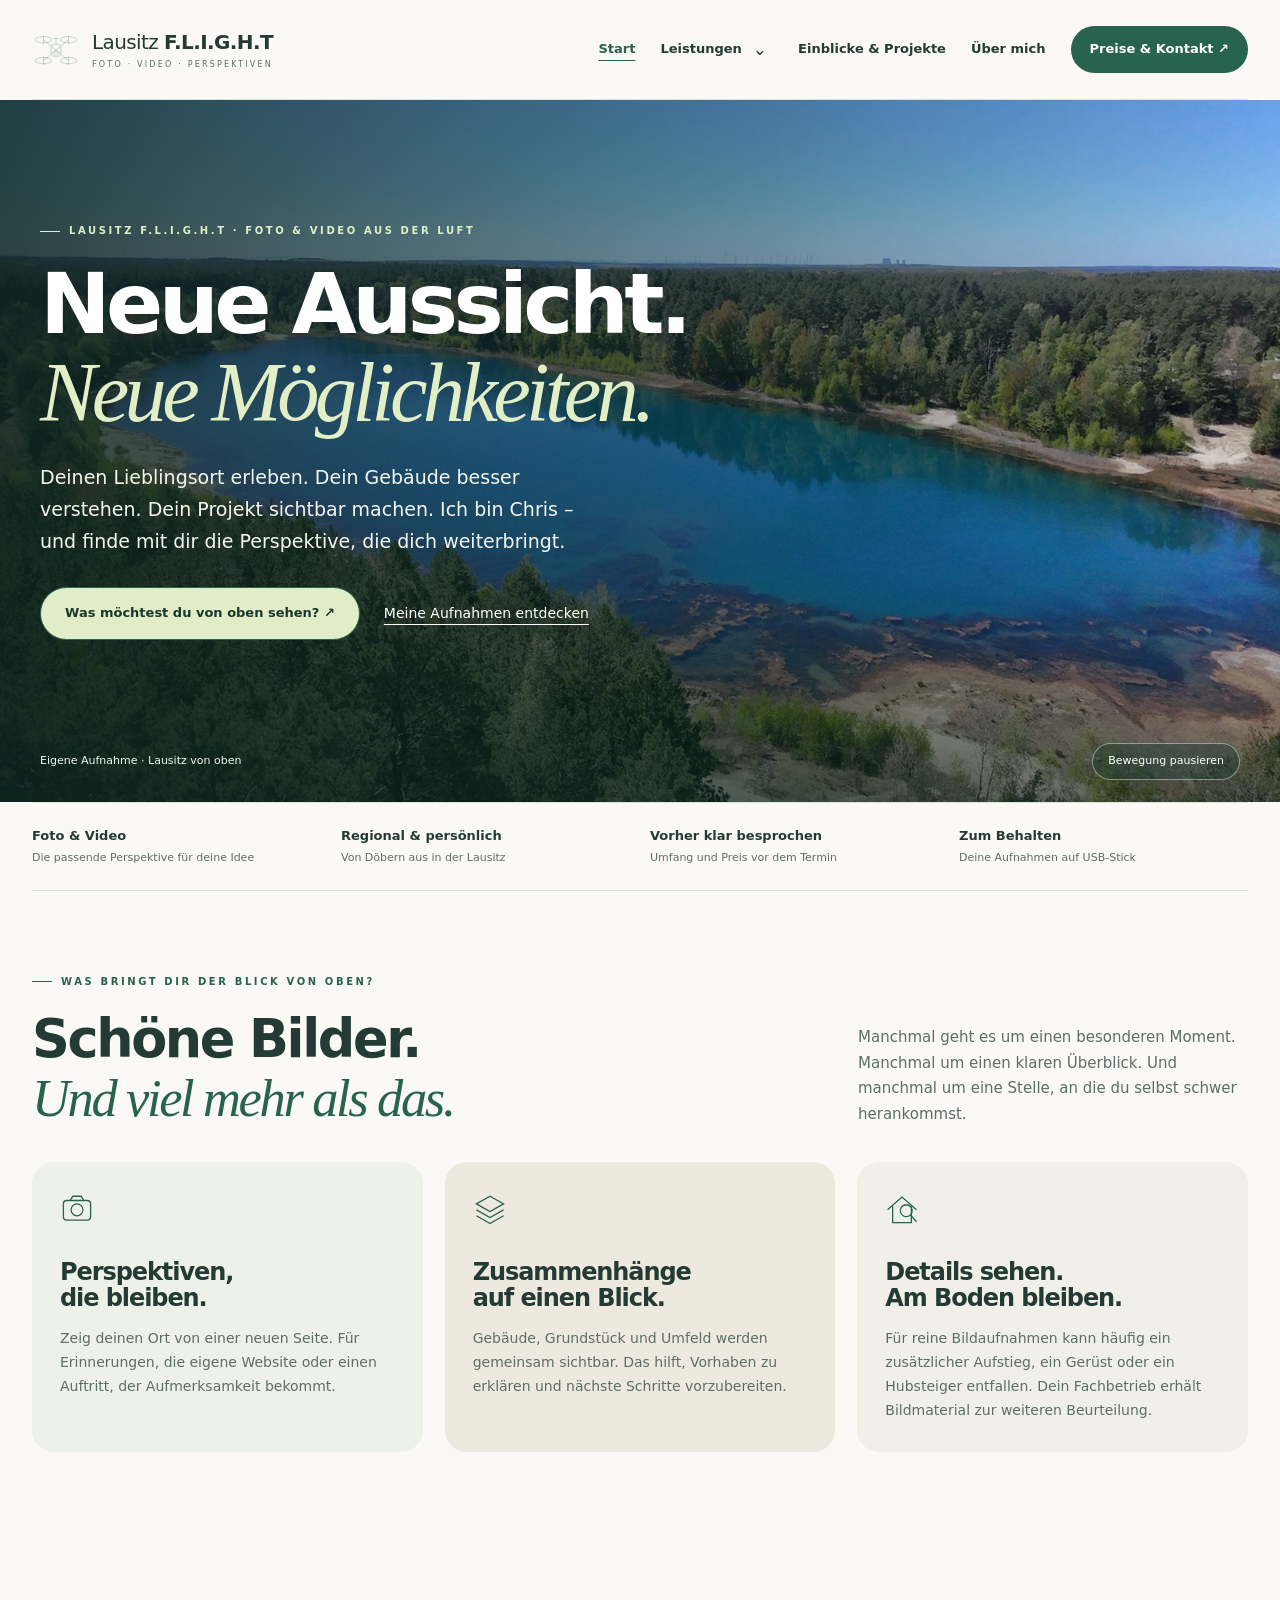
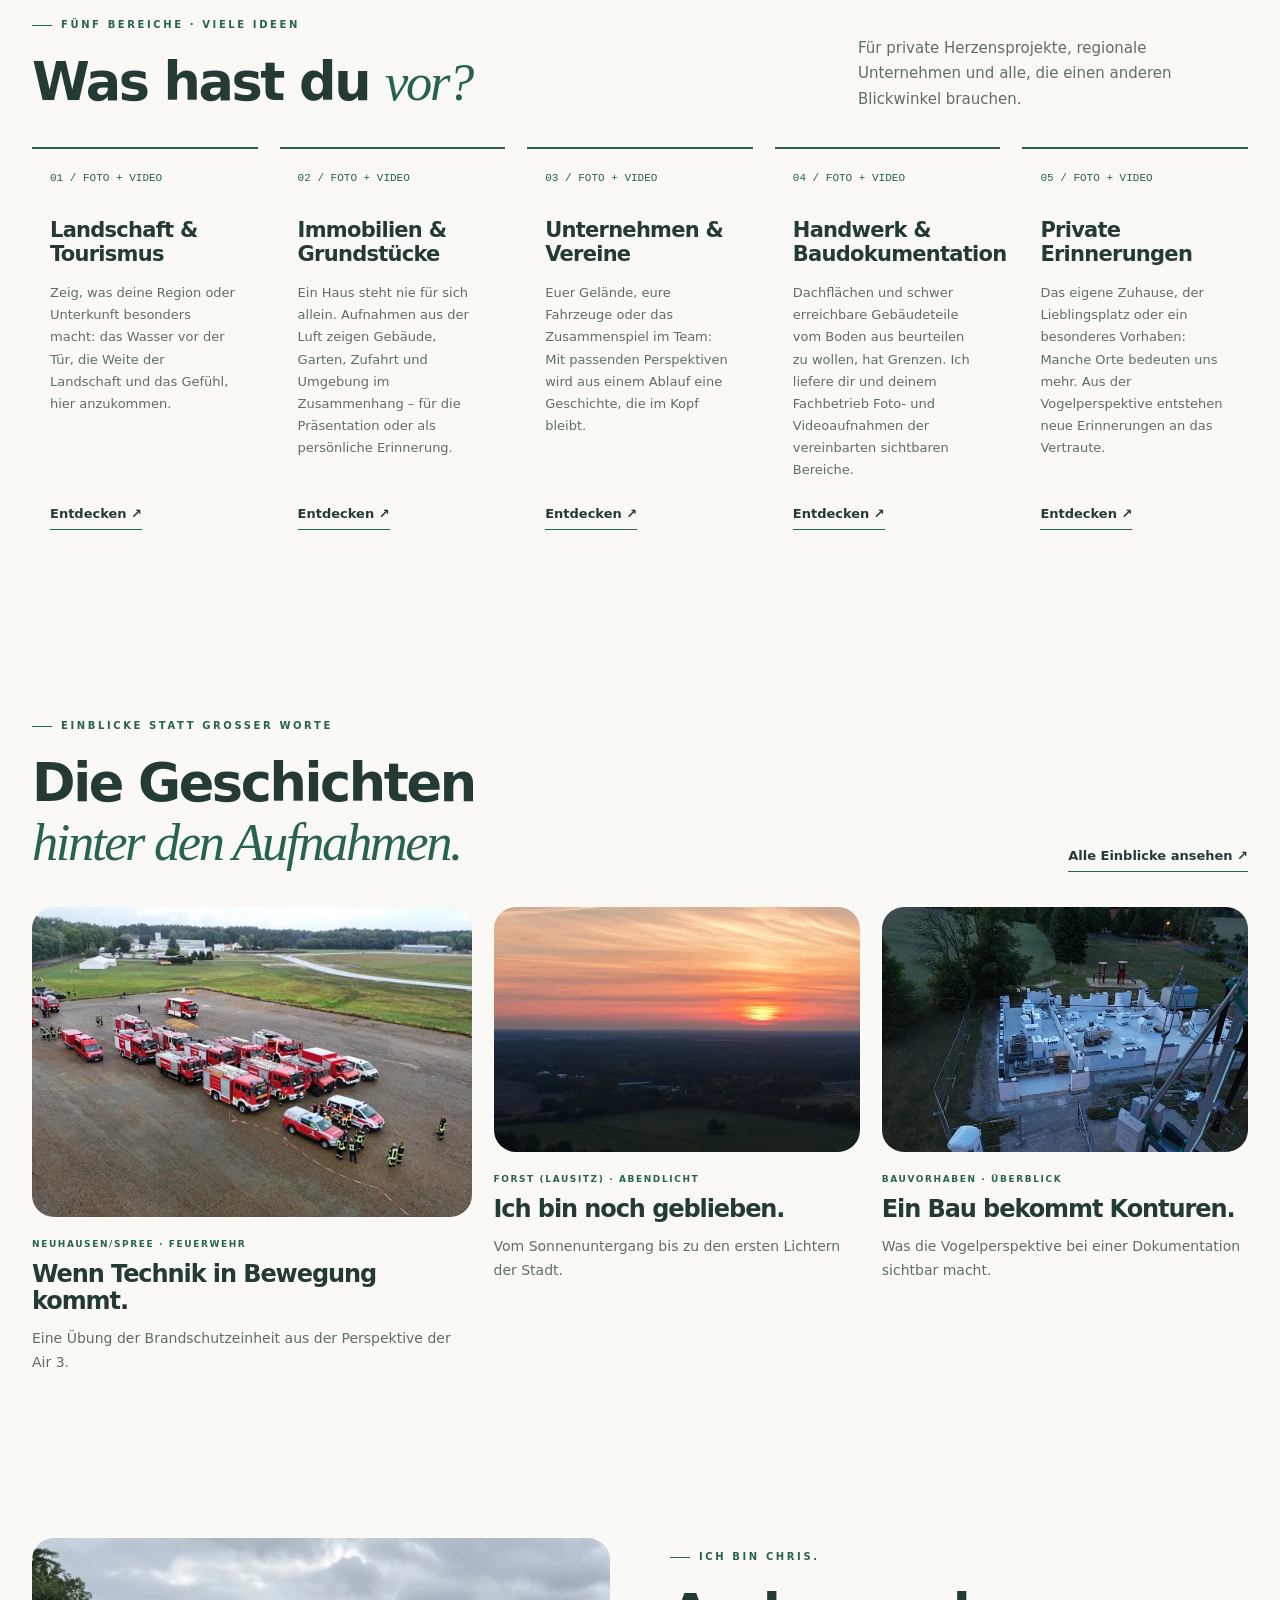
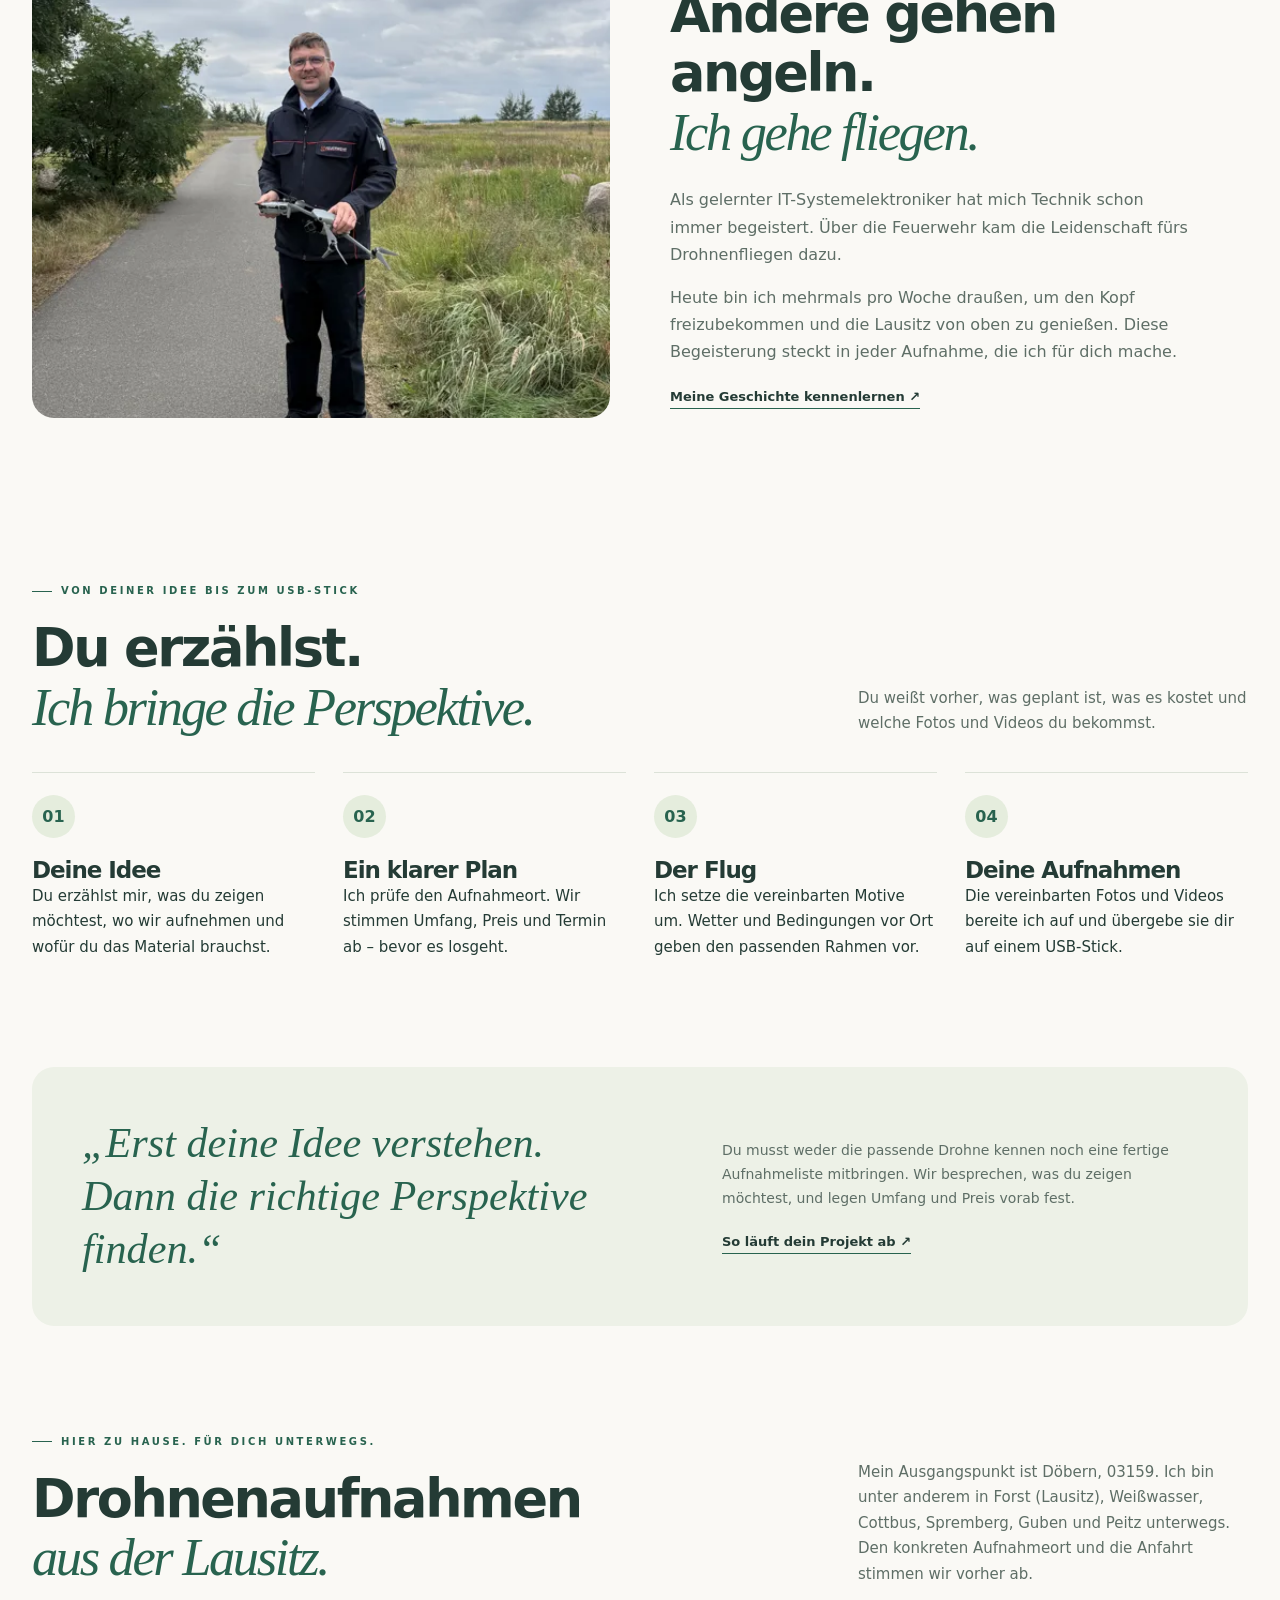
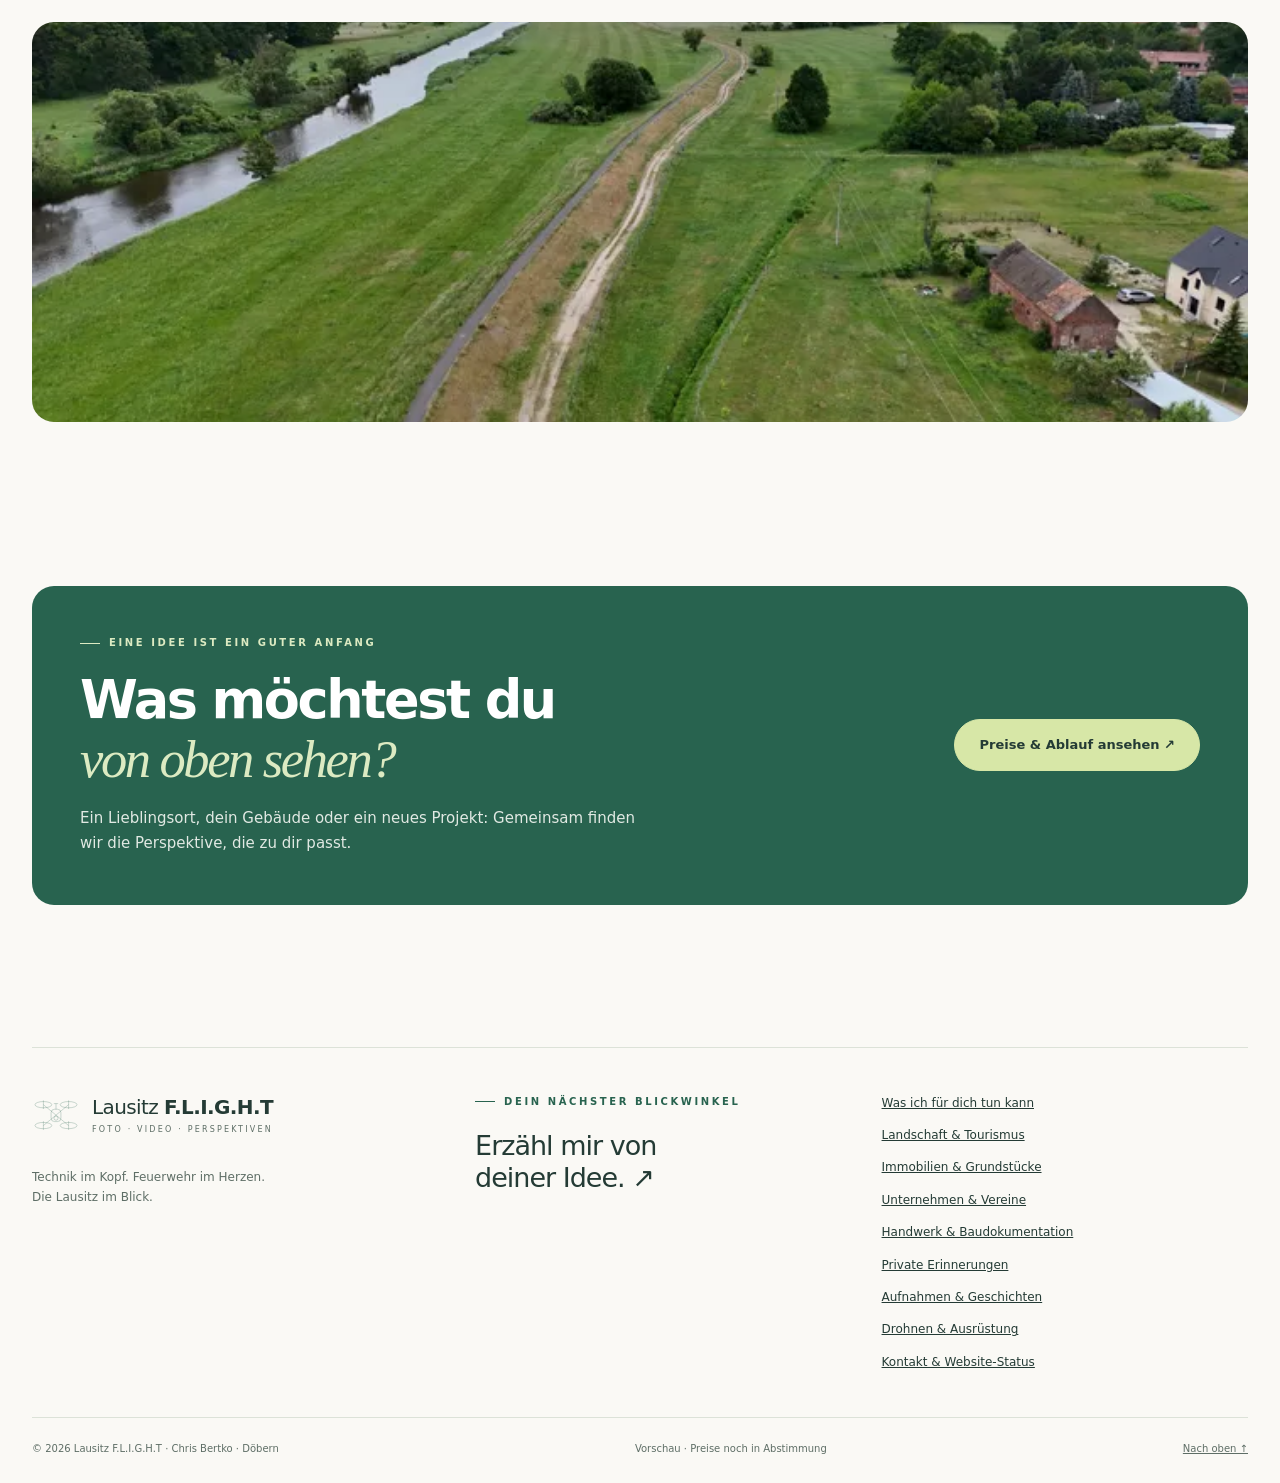
==== commit 66194366: "Add immersive hero, five service pages and customer-focused project flow" ====
--- a/index.html
+++ b/index.html
@@ -1,14 +1,14 @@
 <!doctype html>
-<html lang="de"><head><meta charset="utf-8"><meta name="viewport" content="width=device-width,initial-scale=1"><meta name="robots" content="noindex,follow"><meta name="theme-color" content="#faf9f5"><meta name="description" content="Foto und Video aus der Luft für Landschaften, Immobilien, Unternehmen und Bauvorhaben. Persönlich mit Chris aus Döbern – Lausitz F.L.I.G.H.T."><meta property="og:title" content="Drohnenaufnahmen in der Lausitz | Lausitz F.L.I.G.H.T"><meta property="og:description" content="Foto und Video aus der Luft für Landschaften, Immobilien, Unternehmen und Bauvorhaben. Persönlich mit Chris aus Döbern – Lausitz F.L.I.G.H.T."><meta property="og:type" content="website"><meta property="og:image" content="https://crissxcross007.github.io/LausitzFlight/assets/see-tuerkis.webp"><title>Drohnenaufnahmen in der Lausitz | Lausitz F.L.I.G.H.T</title><link rel="canonical" href="https://crissxcross007.github.io/LausitzFlight/index.html"><link rel="stylesheet" href="style.css?v=20261022"><script src="site.js?v=20261022" defer></script></head><body><div id="site-header"></div><main id="inhalt" class="wrap"><section class="hero"><div class="hero-ghost"><svg viewBox="0 0 400 320" fill="none" aria-hidden="true"><g stroke="currentColor" stroke-width="2"><ellipse cx="95" cy="74" rx="70" ry="26"/><ellipse cx="305" cy="74" rx="70" ry="26"/><ellipse cx="95" cy="248" rx="70" ry="26"/><ellipse cx="305" cy="248" rx="70" ry="26"/><path d="m95 74 210 174m0-174L95 248"/><rect x="159" y="112" width="82" height="103" rx="29"/><circle cx="200" cy="187" r="17"/><path d="M200 112V65m-18 0h36M95 38v72m210-72v72M95 212v72m210-72v72"/></g></svg></div><div class="hero-copy"><span class="eyebrow">Drohnenaufnahmen · Döbern & die Lausitz</span><h1>Von oben<br>wird <em>mehr<br>sichtbar.</em></h1><p class="lead">Dein Zuhause. Dein Projekt. Unsere Lausitz.<br>Ich halte fest, was vom Boden aus verborgen bleibt – in Fotos und Videos, die begeistern und dir neue Einblicke geben.</p><div class="actions"><a class="button" href="leistungen.html">Deine Möglichkeiten entdecken ↗</a><a class="text-link" href="aufnahmen.html">Aufnahmen ansehen</a></div><p class="micro">Persönlich mit Chris · Foto & Video auf USB-Stick · Regional unterwegs</p></div><div class="hero-mosaic"><figure class="hero-main"><img src="assets/see-tuerkis.webp" srcset="assets/see-tuerkis-sm.webp 720w, assets/see-tuerkis.webp 1600w" sizes="(max-width:800px) 100vw, 50vw" alt="Türkisfarbener See, umgeben von Wald, aus der Vogelperspektive" width="1600" height="902" fetchpriority="high" decoding="async"></figure><figure class="hero-inset"><img src="assets/forst-sonnenuntergang.webp" srcset="assets/forst-sonnenuntergang-sm.webp 720w, assets/forst-sonnenuntergang.webp 1536w" sizes="(max-width:800px) 100vw, 50vw" alt="Sonnenuntergang über Forst (Lausitz)" width="1536" height="1152" fetchpriority="high" decoding="async"></figure><div class="hero-stamp"><span>NEUE SICHT</span><b>Lausitz</b><span>VON OBEN</span></div><span class="image-note">Eigene Aufnahmen.<br>Echte Begeisterung.</span></div></section><div class="proof-strip"><div><b>Foto & Video</b>Die passende Perspektive für deine Idee</div><div><b>Regional & persönlich</b>Von Döbern aus in der Lausitz</div><div><b>Vorher klar besprochen</b>Umfang und Preis vor dem Termin</div><div><b>Zum Behalten</b>Deine Aufnahmen auf USB-Stick</div></div>
+<html lang="de"><head><meta charset="utf-8"><meta name="viewport" content="width=device-width,initial-scale=1"><meta name="robots" content="noindex,follow"><meta name="theme-color" content="#faf9f5"><meta name="description" content="Foto und Video aus der Luft für Landschaften, Immobilien, Unternehmen und Bauvorhaben. Persönlich mit Chris aus Döbern – Lausitz F.L.I.G.H.T."><meta property="og:title" content="Drohnenaufnahmen in der Lausitz | Lausitz F.L.I.G.H.T"><meta property="og:description" content="Foto und Video aus der Luft für Landschaften, Immobilien, Unternehmen und Bauvorhaben. Persönlich mit Chris aus Döbern – Lausitz F.L.I.G.H.T."><meta property="og:type" content="website"><meta property="og:image" content="https://crissxcross007.github.io/LausitzFlight/assets/see-tuerkis.webp"><title>Drohnenaufnahmen in der Lausitz | Lausitz F.L.I.G.H.T</title><link rel="canonical" href="https://crissxcross007.github.io/LausitzFlight/index.html"><link rel="stylesheet" href="style.css?v=20261022b"><script src="site.js?v=20261022b" defer></script></head><body><div id="site-header"></div><main id="inhalt" class="wrap"><section class="flight-hero" aria-labelledby="hero-title"><img class="flight-hero-image" src="assets/see-tuerkis.webp" srcset="assets/see-tuerkis-sm.webp 720w, assets/see-tuerkis.webp 1600w" sizes="100vw" width="1600" height="902" alt="Türkisfarbener See und Wald aus der Vogelperspektive" fetchpriority="high" decoding="async"><div class="flight-hero-shade"></div><div class="flight-hero-copy"><span class="eyebrow">Lausitz F.L.I.G.H.T · Foto & Video aus der Luft</span><h1 id="hero-title">Neue Aussicht.<br><em>Neue Möglichkeiten.</em></h1><p>Deinen Lieblingsort erleben. Dein Gebäude besser verstehen. Dein Projekt sichtbar machen. Ich bin Chris – und finde mit dir die Perspektive, die dich weiterbringt.</p><div class="actions"><a class="button" href="leistungen.html">Was möchtest du von oben sehen? ↗</a><a class="hero-secondary" href="aufnahmen.html">Meine Aufnahmen entdecken</a></div></div><div class="flight-caption"><span>Eigene Aufnahme · Lausitz von oben</span><button class="motion-toggle" type="button" aria-pressed="false" aria-label="Bildbewegung pausieren">Bewegung pausieren</button></div></section><div class="proof-strip"><div><b>Foto & Video</b>Die passende Perspektive für deine Idee</div><div><b>Regional & persönlich</b>Von Döbern aus in der Lausitz</div><div><b>Vorher klar besprochen</b>Umfang und Preis vor dem Termin</div><div><b>Zum Behalten</b>Deine Aufnahmen auf USB-Stick</div></div>
 <section class="section"><div class="section-head"><div><span class="eyebrow">Was bringt dir der Blick von oben?</span><h2>Schöne Bilder.<br><em>Und viel mehr als das.</em></h2></div><p>Manchmal geht es um einen besonderen Moment. Manchmal um einen klaren Überblick. Und manchmal um eine Stelle, an die du selbst schwer herankommst.</p></div><div class="grid">
 <article class="benefit"><svg class="icon" viewBox="0 0 40 40" aria-hidden="true"><rect x="4" y="10" width="32" height="23" rx="4"/><circle cx="20" cy="21" r="7"/><path d="m12 10 3-5h10l3 5"/></svg><h3>Perspektiven,<br>die bleiben.</h3><p>Zeig deinen Ort von einer neuen Seite. Für Erinnerungen, die eigene Website oder einen Auftritt, der Aufmerksamkeit bekommt.</p></article>
 <article class="benefit"><svg class="icon" viewBox="0 0 40 40" aria-hidden="true"><path d="m4 14 16-9 16 9-16 9Z"/><path d="m4 21 16 9 16-9M4 28l16 9 16-9"/></svg><h3>Zusammenhänge<br>auf einen Blick.</h3><p>Gebäude, Grundstück und Umfeld werden gemeinsam sichtbar. Das hilft, Vorhaben zu erklären und nächste Schritte vorzubereiten.</p></article>
 <article class="benefit"><svg class="icon" viewBox="0 0 40 40" aria-hidden="true"><path d="m3 21 17-15 17 15M9 17v19h22V17"/><circle cx="25" cy="22" r="7"/><path d="m30 27 7 8"/></svg><h3>Details sehen.<br>Am Boden bleiben.</h3><p>Für reine Bildaufnahmen kann häufig ein zusätzlicher Aufstieg, ein Gerüst oder ein Hubsteiger entfallen. Dein Fachbetrieb erhält Bildmaterial zur weiteren Beurteilung.</p></article></div></section>
-<section class="section"><div class="section-head"><div><span class="eyebrow">Fünf Bereiche · viele Ideen</span><h2>Was hast du <em>vor?</em></h2></div><p>Für private Herzensprojekte, regionale Unternehmen und alle, die einen anderen Blickwinkel brauchen.</p></div><div class="grid five"><article class="service-card"><span class="num">01 / FOTO + VIDEO</span><h3>Landschaft & Tourismus</h3><p>Zeig, was deine Region oder Unterkunft besonders macht: das Wasser vor der Tür, die Weite der Landschaft und das Gefühl, hier anzukommen.</p><a class="text-link" href="leistungen.html#bereich-1">Entdecken ↗</a></article><article class="service-card"><span class="num">02 / FOTO + VIDEO</span><h3>Immobilien & Grundstücke</h3><p>Ein Haus steht nie für sich allein. Aufnahmen aus der Luft zeigen Gebäude, Garten, Zufahrt und Umgebung im Zusammenhang – für die Präsentation oder als persönliche Erinnerung.</p><a class="text-link" href="leistungen.html#bereich-2">Entdecken ↗</a></article><article class="service-card"><span class="num">03 / FOTO + VIDEO</span><h3>Unternehmen & Vereine</h3><p>Euer Gelände, eure Fahrzeuge oder das Zusammenspiel im Team: Mit passenden Perspektiven wird aus einem Ablauf eine Geschichte, die im Kopf bleibt.</p><a class="text-link" href="leistungen.html#bereich-3">Entdecken ↗</a></article><article class="service-card"><span class="num">04 / FOTO + VIDEO</span><h3>Handwerk & Baudokumentation</h3><p>Dachflächen und schwer erreichbare Gebäudeteile vom Boden aus beurteilen zu wollen, hat Grenzen. Ich liefere dir und deinem Fachbetrieb Foto- und Videoaufnahmen der vereinbarten sichtbaren Bereiche.</p><a class="text-link" href="leistungen.html#bereich-4">Entdecken ↗</a></article><article class="service-card"><span class="num">05 / FOTO + VIDEO</span><h3>Private Erinnerungen</h3><p>Das eigene Zuhause, der Lieblingsplatz oder ein besonderes Vorhaben: Manche Orte bedeuten uns mehr. Aus der Vogelperspektive entstehen neue Erinnerungen an das Vertraute.</p><a class="text-link" href="leistungen.html#bereich-5">Entdecken ↗</a></article></div></section>
+<section class="section"><div class="section-head"><div><span class="eyebrow">Fünf Bereiche · viele Ideen</span><h2>Was hast du <em>vor?</em></h2></div><p>Für private Herzensprojekte, regionale Unternehmen und alle, die einen anderen Blickwinkel brauchen.</p></div><div class="grid five"><article class="service-card"><span class="num">01 / FOTO + VIDEO</span><h3>Landschaft & Tourismus</h3><p>Zeig, was deine Region oder Unterkunft besonders macht: das Wasser vor der Tür, die Weite der Landschaft und das Gefühl, hier anzukommen.</p><a class="text-link" href="landschaft-tourismus.html">Entdecken ↗</a></article><article class="service-card"><span class="num">02 / FOTO + VIDEO</span><h3>Immobilien & Grundstücke</h3><p>Ein Haus steht nie für sich allein. Aufnahmen aus der Luft zeigen Gebäude, Garten, Zufahrt und Umgebung im Zusammenhang – für die Präsentation oder als persönliche Erinnerung.</p><a class="text-link" href="immobilien-grundstuecke.html">Entdecken ↗</a></article><article class="service-card"><span class="num">03 / FOTO + VIDEO</span><h3>Unternehmen & Vereine</h3><p>Euer Gelände, eure Fahrzeuge oder das Zusammenspiel im Team: Mit passenden Perspektiven wird aus einem Ablauf eine Geschichte, die im Kopf bleibt.</p><a class="text-link" href="unternehmen-vereine.html">Entdecken ↗</a></article><article class="service-card"><span class="num">04 / FOTO + VIDEO</span><h3>Handwerk & Baudokumentation</h3><p>Dachflächen und schwer erreichbare Gebäudeteile vom Boden aus beurteilen zu wollen, hat Grenzen. Ich liefere dir und deinem Fachbetrieb Foto- und Videoaufnahmen der vereinbarten sichtbaren Bereiche.</p><a class="text-link" href="dach-baudokumentation.html">Entdecken ↗</a></article><article class="service-card"><span class="num">05 / FOTO + VIDEO</span><h3>Private Erinnerungen</h3><p>Das eigene Zuhause, der Lieblingsplatz oder ein besonderes Vorhaben: Manche Orte bedeuten uns mehr. Aus der Vogelperspektive entstehen neue Erinnerungen an das Vertraute.</p><a class="text-link" href="private-erinnerungen.html">Entdecken ↗</a></article></div></section>
 <section class="section"><div class="section-head"><div><span class="eyebrow">Einblicke statt großer Worte</span><h2>Die Geschichten<br><em>hinter den Aufnahmen.</em></h2></div><a class="text-link" href="aufnahmen.html">Alle Einblicke ansehen ↗</a></div><div class="story-grid">
 <a class="story-card" href="aufnahmen.html#neuhausen"><figure class="photo "><img src="assets/neuhausen-kolonne.webp" srcset="assets/neuhausen-kolonne-sm.webp 720w, assets/neuhausen-kolonne.webp 1600w" sizes="(max-width:800px) 100vw, 50vw" alt="Feuerwehrfahrzeuge bei einer Übung auf dem Flugplatz Neuhausen/Spree" width="1600" height="900" loading="lazy" decoding="async"></figure><span class="tag">Neuhausen/Spree · Feuerwehr</span><h3>Wenn Technik in Bewegung kommt.</h3><p>Eine Übung der Brandschutzeinheit aus der Perspektive der Air 3.</p></a>
 <a class="story-card" href="aufnahmen.html#forst"><figure class="photo "><img src="assets/forst-sonnenuntergang.webp" srcset="assets/forst-sonnenuntergang-sm.webp 720w, assets/forst-sonnenuntergang.webp 1536w" sizes="(max-width:800px) 100vw, 50vw" alt="Goldener Sonnenuntergang über Forst (Lausitz)" width="1536" height="1152" loading="lazy" decoding="async"></figure><span class="tag">Forst (Lausitz) · Abendlicht</span><h3>Ich bin noch geblieben.</h3><p>Vom Sonnenuntergang bis zu den ersten Lichtern der Stadt.</p></a>
 <a class="story-card" href="aufnahmen.html#feuerwehrhaus"><figure class="photo "><img src="assets/bau-rohbau.webp" srcset="assets/bau-rohbau-sm.webp 720w, assets/bau-rohbau.webp 1600w" sizes="(max-width:800px) 100vw, 50vw" alt="Rohbau eines Feuerwehrhauses aus der Luft" width="1600" height="1200" loading="lazy" decoding="async"></figure><span class="tag">Bauvorhaben · Überblick</span><h3>Ein Bau bekommt Konturen.</h3><p>Was die Vogelperspektive bei einer Dokumentation sichtbar macht.</p></a></div></section>
 <section class="section split"><figure class="photo portrait"><img src="assets/chris.webp" srcset="assets/chris-sm.webp 720w, assets/chris.webp 1200w" sizes="(max-width:800px) 100vw, 50vw" alt="Chris mit Drohne und Fernsteuerung draußen in der Lausitz" width="1200" height="1600" loading="lazy" decoding="async"></figure><div class="copy"><span class="eyebrow">Ich bin Chris.</span><h2>Andere gehen angeln.<br><em>Ich gehe fliegen.</em></h2><p>Als gelernter IT-Systemelektroniker hat mich Technik schon immer begeistert. Über die Feuerwehr kam die Leidenschaft fürs Drohnenfliegen dazu.</p><p>Heute bin ich mehrmals pro Woche draußen, um den Kopf freizubekommen und die Lausitz von oben zu genießen. Diese Begeisterung steckt in jeder Aufnahme, die ich für dich mache.</p><a class="text-link" href="ueber-mich.html">Meine Geschichte kennenlernen ↗</a></div></section>
-<section class="quote-band"><blockquote>„Erst deine Idee verstehen.<br>Dann die richtige Perspektive finden.“</blockquote><div><p>Du musst weder die passende Drohne kennen noch eine fertige Aufnahmeliste mitbringen. Wir besprechen, was du zeigen möchtest, und legen Umfang und Preis vorab fest.</p><a class="text-link" href="kontakt.html">So läuft dein Projekt ab ↗</a></div></section>
-<section class="section"><div class="section-head"><div><span class="eyebrow">Hier zu Hause. Für dich unterwegs.</span><h2>Drohnenaufnahmen<br><em>aus der Lausitz.</em></h2></div><p>Mein Ausgangspunkt ist Döbern, 03159. Ich bin unter anderem in Forst (Lausitz), Weißwasser, Cottbus, Spremberg, Guben und Peitz unterwegs. Den konkreten Aufnahmeort und die Anfahrt stimmen wir vorher ab.</p></div><figure class="photo wide-scene"><img src="assets/flusslandschaft.webp" srcset="assets/flusslandschaft-sm.webp 720w, assets/flusslandschaft.webp 1600w" sizes="(max-width:800px) 100vw, 50vw" alt="Fluss mit grünen Ufern, Feldern und Wald in der Lausitz" width="1600" height="1200" loading="lazy" decoding="async"></figure></section><section class="section"><div class="cta"><div><span class="eyebrow">Eine Idee ist ein guter Anfang</span><h2>Was möchtest du<br><em>von oben sehen?</em></h2><p>Ein Lieblingsort, dein Gebäude oder ein neues Projekt: Gemeinsam finden wir die Perspektive, die zu dir passt.</p></div><a class="button" href="kontakt.html">Preise & Ablauf ansehen ↗</a></div></section></main><div id="site-footer"></div><noscript><p class="wrap noscript-nav">Navigation: <a href="index.html">Start</a> · <a href="leistungen.html">Leistungen</a> · <a href="aufnahmen.html">Einblicke & Projekte</a> · <a href="ueber-mich.html">Über mich</a> · <a href="kontakt.html">Preise & Kontakt</a></p></noscript></body></html>+<section class="section" id="ablauf"><div class="section-head"><div><span class="eyebrow">Von deiner Idee bis zum USB-Stick</span><h2>Du erzählst.<br><em>Ich bringe die Perspektive.</em></h2></div><p>Du weißt vorher, was geplant ist, was es kostet und welche Fotos und Videos du bekommst.</p></div><ol class="flight-process"><li><span>01</span><h3>Deine Idee</h3><p>Du erzählst mir, was du zeigen möchtest, wo wir aufnehmen und wofür du das Material brauchst.</p></li><li><span>02</span><h3>Ein klarer Plan</h3><p>Ich prüfe den Aufnahmeort. Wir stimmen Umfang, Preis und Termin ab – bevor es losgeht.</p></li><li><span>03</span><h3>Der Flug</h3><p>Ich setze die vereinbarten Motive um. Wetter und Bedingungen vor Ort geben den passenden Rahmen vor.</p></li><li><span>04</span><h3>Deine Aufnahmen</h3><p>Die vereinbarten Fotos und Videos bereite ich auf und übergebe sie dir auf einem USB-Stick.</p></li></ol></section><section class="quote-band"><blockquote>„Erst deine Idee verstehen.<br>Dann die richtige Perspektive finden.“</blockquote><div><p>Du musst weder die passende Drohne kennen noch eine fertige Aufnahmeliste mitbringen. Wir besprechen, was du zeigen möchtest, und legen Umfang und Preis vorab fest.</p><a class="text-link" href="kontakt.html">So läuft dein Projekt ab ↗</a></div></section>
+<section class="section"><div class="section-head"><div><span class="eyebrow">Hier zu Hause. Für dich unterwegs.</span><h2>Drohnenaufnahmen<br><em>aus der Lausitz.</em></h2></div><p>Mein Ausgangspunkt ist Döbern, 03159. Ich bin unter anderem in Forst (Lausitz), Weißwasser, Cottbus, Spremberg, Guben und Peitz unterwegs. Den konkreten Aufnahmeort und die Anfahrt stimmen wir vorher ab.</p></div><figure class="photo wide-scene"><img src="assets/flusslandschaft.webp" srcset="assets/flusslandschaft-sm.webp 720w, assets/flusslandschaft.webp 1600w" sizes="(max-width:800px) 100vw, 50vw" alt="Fluss mit grünen Ufern, Feldern und Wald in der Lausitz" width="1600" height="1200" loading="lazy" decoding="async"></figure></section><section class="section"><div class="cta"><div><span class="eyebrow">Eine Idee ist ein guter Anfang</span><h2>Was möchtest du<br><em>von oben sehen?</em></h2><p>Ein Lieblingsort, dein Gebäude oder ein neues Projekt: Gemeinsam finden wir die Perspektive, die zu dir passt.</p></div><a class="button" href="kontakt.html">Preise & Ablauf ansehen ↗</a></div></section></main><div id="site-footer"></div><noscript><p class="wrap noscript-nav">Navigation: <a href="index.html">Start</a> · <a href="leistungen.html">Leistungen</a> · <a href="aufnahmen.html">Einblicke & Projekte</a> · <a href="ueber-mich.html">Über mich</a> · <a href="kontakt.html">Preise & Kontakt</a></p></noscript></body></html>
--- a/style.css
+++ b/style.css
@@ -1 +1,16 @@
 :root{--paper:#faf9f5;--white:#fff;--ink:#243b35;--muted:#5e6e66;--green:#28634f;--lime:#d7e7a7;--soft:#edf1e7;--sand:#eee9df;--line:#dce2d8;--radius:22px;color-scheme:light}*{box-sizing:border-box}html{scroll-behavior:smooth;scroll-padding-top:105px}body{margin:0;background:var(--paper);color:var(--ink);font:16px/1.7 system-ui,-apple-system,"Segoe UI",sans-serif}a{color:inherit}button,input,textarea,select{font:inherit}button,a{-webkit-tap-highlight-color:transparent}img{max-width:100%;height:auto;display:block}a:focus-visible,button:focus-visible,summary:focus-visible{outline:3px solid #99702e;outline-offset:5px}h1,h2,h3,p,figure{margin:0}h1,h2,h3{line-height:1.12;letter-spacing:-.045em;font-weight:650}h1{font-size:clamp(44px,6.8vw,91px)}h2{font-size:clamp(32px,4.1vw,53px)}h3{font-size:24px}p{margin-bottom:16px}p:last-child{margin-bottom:0}.wrap,.site-header,.site-footer{width:min(1220px,calc(100% - 64px));margin-inline:auto}.site-header{min-height:100px;display:flex;align-items:center;justify-content:space-between;gap:25px;border-bottom:1px solid var(--line);position:relative;z-index:5}.brand{display:inline-flex;align-items:center;gap:12px;text-decoration:none;white-space:nowrap}.brand-mark{width:48px;height:44px;color:var(--green)}.brand-mark svg{width:100%;height:100%}.brand-type{font-size:20px;letter-spacing:-.6px;line-height:1.2}.brand-type strong{font-weight:800}.brand-type small{display:block;font-size:8px;letter-spacing:2.2px;color:var(--muted);margin-top:6px}nav{display:flex;align-items:center;gap:25px}nav a{text-decoration:none;font-size:13px;font-weight:600;padding:10px 0}nav a:hover,nav a[aria-current]{color:var(--green);text-decoration:underline;text-underline-offset:7px}.nav-cta{background:var(--green);color:#fff;padding:12px 19px;border-radius:30px}nav .nav-cta:hover,nav .nav-cta[aria-current]{color:white}.menu-toggle{display:none}.skip{position:absolute;left:20px;top:-80px;z-index:20;background:var(--ink);color:#fff;padding:12px}.skip:focus{top:12px}.eyebrow{font-size:10px;font-weight:750;letter-spacing:2.6px;text-transform:uppercase;display:block;color:var(--green);margin-bottom:20px}.eyebrow:before{content:"";display:inline-block;background:currentColor;width:20px;height:1px;vertical-align:middle;margin-right:9px}em{font-family:Georgia,"Times New Roman",serif;font-weight:400;color:var(--green)}.lead{font-size:19px;color:var(--muted);line-height:1.7;max-width:660px;margin-top:25px}.hero{position:relative;display:grid;grid-template-columns:1.08fr 1fr;gap:36px;align-items:center;padding:70px 0 64px;isolation:isolate}.hero-copy{position:relative;z-index:1}.hero h1{max-width:680px}.hero-ghost{position:absolute;color:#3c7056;opacity:.065;width:570px;left:-95px;top:25px;z-index:-1;transform:rotate(-18deg);pointer-events:none}.hero-ghost svg{width:100%}.hero-mosaic{position:relative;padding:25px 0 55px 25px}.hero-main{height:475px;overflow:hidden;border-radius:160px 25px 25px 25px}.hero-main img{width:100%;height:100%;object-fit:cover}.hero-inset{position:absolute;bottom:0;left:-15px;width:56%;height:200px;border:8px solid var(--paper);border-radius:20px;overflow:hidden}.hero-inset img{width:100%;height:100%;object-fit:cover}.image-note{font-size:10px;letter-spacing:1px;text-transform:uppercase;position:absolute;bottom:14px;right:0;color:var(--muted);max-width:36%}.hero-stamp{position:absolute;right:-9px;top:0;border-radius:50%;width:104px;height:104px;display:flex;flex-direction:column;justify-content:center;align-items:center;background:var(--lime);font-size:9px;letter-spacing:2px;transform:rotate(8deg);box-shadow:0 6px 25px #263d3510}.hero-stamp b{font-family:Georgia,serif;font-size:31px;letter-spacing:-1px;font-weight:400}.actions{display:flex;flex-wrap:wrap;align-items:center;gap:24px;margin-top:30px}.button{display:inline-flex;gap:20px;align-items:center;justify-content:center;background:var(--green);border:1px solid var(--green);color:white;border-radius:30px;text-decoration:none;font-size:13px;font-weight:700;padding:14px 24px;cursor:pointer}.button:hover{background:var(--ink)}.button.light{background:var(--white);color:var(--ink);border-color:var(--line)}.text-link{font-size:13px;font-weight:650;text-decoration:none;border-bottom:1px solid var(--green);padding-bottom:4px}.text-link:hover{color:var(--green)}.micro{font-size:11px;color:var(--muted);margin-top:23px}.proof-strip{border-block:1px solid var(--line);display:grid;grid-template-columns:repeat(4,1fr);padding:22px 0;gap:20px;font-size:11px;color:var(--muted)}.proof-strip b{display:block;color:var(--ink);font-size:13px;margin-bottom:2px}.section{padding:82px 0}.section-head{display:flex;justify-content:space-between;align-items:end;gap:35px;margin-bottom:35px}.section-head p{max-width:390px;color:var(--muted);font-size:15px}.section-head h2{max-width:700px}.grid{display:grid;grid-template-columns:repeat(3,minmax(0,1fr));gap:22px}.grid.two{grid-template-columns:repeat(2,minmax(0,1fr))}.grid.five{grid-template-columns:repeat(5,minmax(0,1fr))}.benefit{padding:30px 28px;border-radius:var(--radius);background:var(--soft)}.benefit:nth-child(2){background:var(--sand)}.benefit:nth-child(3){background:#f0f0e9}.benefit h3{margin:24px 0 15px}.benefit p{font-size:14px;color:var(--muted)}.icon{width:34px;height:34px;stroke:var(--green);fill:none;stroke-width:1.5}.photo{overflow:hidden;border-radius:var(--radius);background:var(--soft)}.photo img{width:100%;height:100%;object-fit:cover}.service-card{padding:23px 18px;border-top:2px solid var(--green);display:flex;flex-direction:column;align-items:start}.service-card .num{font:11px monospace;color:var(--green);margin-bottom:35px}.service-card h3{font-size:21px;margin-bottom:16px;letter-spacing:-.035em}.service-card p{font-size:13px;color:var(--muted);margin-bottom:22px}.service-card a{margin-top:auto}.split{display:grid;grid-template-columns:1fr 1fr;gap:60px;align-items:center}.split .copy{max-width:530px}.copy h2{margin-bottom:25px}.copy p{color:var(--muted)}.wide-scene{height:400px}.story-grid{display:grid;grid-template-columns:1.2fr 1fr 1fr;gap:22px}.story-card{color:inherit;text-decoration:none}.story-card figure{height:245px}.story-card:first-child figure{height:310px}.story-card .tag{margin-top:20px}.story-card h3{margin:9px 0 12px}.story-card p{font-size:14px;color:var(--muted)}.tag{display:block;text-transform:uppercase;font-size:9px;font-weight:750;letter-spacing:1.6px;color:var(--green)}.quote-band{margin:25px 0;border-radius:var(--radius);background:var(--soft);padding:50px;display:grid;grid-template-columns:1.25fr 1fr;gap:45px;align-items:center}.quote-band blockquote{margin:0;font:italic clamp(28px,3.3vw,44px)/1.25 Georgia,serif;color:var(--green)}.quote-band p{color:var(--muted);font-size:14px}.portrait{height:480px;object-position:center 35%}.cta{background:var(--green);color:white;border-radius:var(--radius);padding:48px;display:flex;justify-content:space-between;align-items:center;gap:35px}.cta .eyebrow,.cta em{color:#dceac2}.cta p{font-size:15px;max-width:580px;color:#e1e9e3;margin-top:17px}.cta .button{background:var(--lime);color:var(--ink);border-color:var(--lime);white-space:nowrap}.page-intro{padding:70px 0 40px;max-width:920px}.page-intro h1{font-size:clamp(42px,6vw,74px)}.service-detail{padding:55px 0;border-top:1px solid var(--line)}.service-detail .photo{height:350px}.service-detail h2{margin:12px 0 23px;font-size:39px}.service-detail ul{padding-left:20px;color:var(--muted);margin-bottom:25px}.service-detail li{margin-bottom:8px}.service-detail:nth-of-type(even) .photo{order:2}.notice{background:var(--soft);border-left:3px solid var(--green);padding:20px 24px;border-radius:0 12px 12px 0;color:var(--muted);font-size:13px;margin-top:25px}.process{counter-reset:steps}.process article{border-top:1px solid var(--line);padding:25px 0}.process h3{margin:12px 0}.process p{color:var(--muted);font-size:14px}.gallery{display:grid;grid-template-columns:repeat(3,minmax(0,1fr));gap:22px}.gallery figure{margin:0}.gallery a{display:block;border-radius:15px;overflow:hidden}.gallery img{aspect-ratio:3/2;width:100%;object-fit:cover;transition:transform .3s}.gallery a:hover img{transform:scale(1.025)}figcaption{font-size:12px;color:var(--muted);padding-top:12px}.project{padding:65px 0;border-top:1px solid var(--line)}.project-heading{display:grid;grid-template-columns:1fr 1fr;gap:55px;margin-bottom:30px}.project-heading h2{font-size:39px}.project-heading p{color:var(--muted);font-size:15px}.project .gallery.two{grid-template-columns:1fr 1fr}.project-note{font-size:12px;color:var(--muted);margin-top:22px}.filter-bar{display:flex;gap:10px;flex-wrap:wrap;margin:0 0 35px}.filter-bar a{font-size:12px;padding:9px 16px;border:1px solid var(--line);border-radius:30px;text-decoration:none}.filter-bar a:hover{background:var(--soft)}.credentials{display:flex;gap:10px;flex-wrap:wrap;margin:25px 0}.credentials span{font-size:11px;padding:10px 14px;border:1px solid var(--line);border-radius:10px;background:white}.fleet-card{border:1px solid var(--line);background:white;border-radius:var(--radius);overflow:hidden}.fleet-card .photo{border-radius:0;height:250px}.fleet-card .photo img{object-position:center}.fleet-copy{padding:26px}.fleet-copy h3{margin:10px 0 15px}.fleet-copy p{font-size:14px;color:var(--muted)}.spec{font-size:11px!important;border-top:1px solid var(--line);padding-top:15px;margin-top:20px!important}.fleet-illustration{height:250px;display:grid;place-items:center;background:var(--soft);color:var(--green)}.fleet-illustration svg{width:130px;height:130px}.fleet-illustration small{font-size:10px;color:var(--muted)}.price-card{border:1px solid var(--line);padding:28px;border-radius:var(--radius);background:white}.price-card h3{font-size:24px;margin:15px 0 18px}.price{font-size:47px;line-height:1;font-weight:650;letter-spacing:-2px;margin-bottom:20px}.price small{font-size:14px;letter-spacing:0;font-weight:400}.price-card ul{padding-left:18px;font-size:13px;color:var(--muted);margin:20px 0}.price-card li{margin-bottom:8px}.draft{font-size:11px;color:#6e5328;background:#f6eddb;padding:8px 13px;display:inline-block;border-radius:8px;margin-bottom:18px}.faq{max-width:850px;margin-top:30px}.faq details{padding:21px 0;border-bottom:1px solid var(--line)}.faq summary{cursor:pointer;font-weight:650;line-height:1.5}.faq p{padding-top:15px;color:var(--muted);font-size:14px}.contact-box{padding:35px;background:var(--soft);border-radius:var(--radius)}.contact-box h2{font-size:34px;margin-bottom:20px}.region{display:flex;gap:30px;justify-content:space-between;border-top:1px solid var(--line);padding-top:30px;margin-top:40px}.region p{font-size:13px;color:var(--muted);max-width:700px}.site-footer{border-top:1px solid var(--line);padding:45px 0 25px;margin-top:60px}.footer-top{display:grid;grid-template-columns:1.1fr 1fr 1fr;gap:40px;padding-bottom:45px}.footer-top p{margin-top:22px;color:var(--muted);font-size:12px}.footer-invite{font-size:27px;line-height:1.2;letter-spacing:-1px;text-decoration:none;display:block}.footer-links{display:flex;flex-direction:column;gap:12px;font-size:12px}.footer-bottom{border-top:1px solid var(--line);padding-top:22px;display:flex;justify-content:space-between;gap:20px;font-size:10px;color:var(--muted)}dialog{border:0;border-radius:18px;padding:45px 15px 15px;max-width:95vw;max-height:95vh;background:var(--paper);color:var(--ink)}dialog::backdrop{background:#102820dd}dialog img{max-height:78vh;max-width:90vw;width:auto;object-fit:contain}.lightbox-close{position:absolute;right:12px;top:7px;border:0;background:transparent;color:var(--ink);font-size:24px;cursor:pointer}.lightbox-caption{padding:10px;font-size:12px}.load-error{padding:20px}.noscript-nav{padding:20px}#site-header{min-height:100px}@media(max-width:1050px){nav{gap:15px}nav a{font-size:12px}.brand-type{font-size:17px}.brand-mark{width:40px}.grid.five{grid-template-columns:repeat(3,minmax(0,1fr))}.hero-main{height:440px}.hero-inset{height:170px}.split{gap:35px}.hero{gap:20px}h1{font-size:70px}}@media(max-width:800px){.wrap,.site-header,.site-footer{width:calc(100% - 40px)}.site-header{min-height:85px;flex-wrap:wrap}#site-header{min-height:85px}.menu-toggle{display:flex;gap:15px;align-items:center;padding:9px 15px;border:1px solid var(--line);border-radius:25px;background:white;color:var(--ink);font-size:12px}nav{display:none;width:100%;padding:5px 0 20px;flex-direction:column;align-items:stretch;gap:4px}nav.open{display:flex}nav a{padding:10px;font-size:14px}.hero{grid-template-columns:1fr;padding-top:48px;gap:20px}.hero h1{max-width:700px;font-size:clamp(49px,9vw,78px)}.hero-mosaic{padding:20px 0 45px 20px;max-width:650px;width:100%;margin:auto}.hero-main{height:380px;border-top-left-radius:110px}.hero-inset{left:0;height:170px;width:45%}.hero-stamp{right:5px}.image-note{right:12px;max-width:45%}.hero-ghost{width:430px;left:auto;right:-10px;top:10px}.proof-strip{grid-template-columns:repeat(2,1fr)}.section{padding:55px 0}.grid{grid-template-columns:repeat(2,minmax(0,1fr))}.grid.five{grid-template-columns:repeat(2,minmax(0,1fr))}.split{grid-template-columns:1fr;gap:30px}.split .copy{max-width:none}.service-detail:nth-of-type(even) .photo{order:0}.service-detail .photo{height:300px}.story-grid{grid-template-columns:1fr 1fr}.story-card:first-child{grid-column:span 2}.story-card:first-child figure{height:320px}.story-card figure{height:220px}.quote-band{padding:32px;gap:25px}.gallery{grid-template-columns:repeat(2,minmax(0,1fr))}.project-heading{grid-template-columns:1fr;gap:20px}.footer-top{grid-template-columns:1fr 1fr}.footer-links{grid-column:span 2;flex-direction:row;flex-wrap:wrap;gap:20px}.cta{padding:35px;flex-direction:column;align-items:start}.section-head{align-items:start;flex-direction:column;gap:20px}.section-head p{max-width:600px}.wide-scene{height:320px}.page-intro{padding-top:50px}.portrait{height:440px;max-width:500px}.region{flex-direction:column;gap:15px}.footer-bottom{flex-wrap:wrap}.fleet-card .photo{height:240px}}@media(max-width:520px){.hero h1{font-size:51px}.hero-main{height:310px}.hero-inset{height:140px;width:52%}.hero-stamp{width:85px;height:85px;font-size:8px}.hero-stamp b{font-size:26px}.hero-mosaic{padding-left:12px}.image-note{font-size:8px}.lead{font-size:17px}.grid,.grid.two,.gallery,.project .gallery.two{grid-template-columns:1fr}.grid.five{grid-template-columns:1fr}.service-card{padding:22px 0}.service-card .num{margin-bottom:12px}.service-card h3{font-size:25px}.service-card p{font-size:15px}.service-card a{margin-top:0}.story-grid{grid-template-columns:1fr}.story-card:first-child{grid-column:auto}.story-card:first-child figure,.story-card figure{height:250px}.quote-band{grid-template-columns:1fr;padding:27px}.portrait{height:420px}.cta{padding:28px}.footer-top{grid-template-columns:1fr;gap:30px}.footer-links{grid-column:auto;flex-direction:column;gap:12px}.footer-bottom{flex-direction:column;gap:10px}.page-intro h1{font-size:45px}.service-detail h2,.project-heading h2{font-size:33px}.service-detail .photo{height:250px}.contact-box{padding:25px}.actions{gap:20px}.button{padding:13px 20px}.proof-strip{font-size:10px}.section-head h2{font-size:35px}}@media(prefers-reduced-motion:reduce){html{scroll-behavior:auto}.gallery img{transition:none}}
+
+
+/* Immersive image opening and individual service pages */
+.flight-hero{position:relative;isolation:isolate;min-height:660px;height:min(78svh,880px);margin:0 calc((min(1220px,100vw - 64px) - 100vw)/2);overflow:hidden;background:#284c43;color:white;display:flex;align-items:center}
+.flight-hero-image{position:absolute;inset:0;width:100%;height:100%;object-fit:cover;z-index:-3;animation:flight-drift 22s ease-in-out infinite alternate;transform-origin:65% 48%}
+@keyframes flight-drift{from{transform:scale(1)}to{transform:scale(1.12) translate(-1%,.5%)}}
+.flight-hero-shade{position:absolute;inset:0;z-index:-2;background:linear-gradient(90deg,rgba(10,34,28,.83),rgba(10,34,28,.42) 60%,rgba(10,34,28,.08)),linear-gradient(0deg,rgba(10,34,28,.5),transparent 30%)}
+.flight-hero-copy{width:min(1240px,calc(100% - 80px));margin:auto;padding:65px 0 105px}
+.flight-hero .eyebrow{color:#dcefc6}.flight-hero h1{color:white;font-size:clamp(55px,6.6vw,96px);max-width:1000px;line-height:1.03;letter-spacing:-.055em;margin:22px 0 25px}.flight-hero h1 em{color:#e2efc6}.flight-hero-copy>p{max-width:570px;font-size:19px;line-height:1.7;color:#f3f6ef}.flight-hero .actions{margin-top:30px}.flight-hero .button{background:#e1edc7;color:#19382d}.hero-secondary{color:white;text-underline-offset:6px;font-size:14px}.flight-caption{position:absolute;bottom:22px;left:40px;right:40px;display:flex;justify-content:space-between;align-items:center;gap:20px;font-size:11px;color:#f4f8ef}.motion-toggle{color:white;background:#183b3066;border:1px solid #ffffff70;border-radius:30px;padding:8px 15px;cursor:pointer;font:inherit}.flight-hero.is-paused .flight-hero-image{animation-play-state:paused}
+.flight-process{display:grid;grid-template-columns:repeat(4,minmax(0,1fr));gap:28px;list-style:none;margin:0;padding:0;counter-reset:none}.flight-process li{border-top:1px solid var(--line);padding-top:22px}.flight-process li>span{display:inline-flex;width:43px;height:43px;border-radius:50%;background:#e5eddd;align-items:center;justify-content:center;color:var(--green);font-weight:600;margin-bottom:20px}.flight-process h3{font-size:23px}.flight-process p{font-size:15px;line-height:1.7}
+.breadcrumbs{font-size:12px;padding-top:30px;color:var(--muted)}.breadcrumbs a{text-underline-offset:4px}.service-landing{display:grid;grid-template-columns:1.05fr 1fr;gap:50px;align-items:center;padding:35px 0 65px}.service-landing h1{font-size:clamp(42px,4.5vw,68px);line-height:1.08;letter-spacing:-.045em;margin:22px 0}.service-landing .photo{height:480px;margin:0}.service-landing .button{margin-top:20px}.roof-usecases{background:#edf1e7;border-radius:24px;padding:45px}.roof-usecases h2{font-size:38px;margin:15px 0 30px}.roof-usecases h3{font-size:23px}.roof-usecases .notice{margin-bottom:0}.nav-services{display:flex;align-items:center;gap:5px;position:relative}.nav-services details>summary{list-style:none;cursor:pointer;padding:10px 6px;font-size:17px}.nav-services summary::-webkit-details-marker{display:none}.service-menu{position:absolute;z-index:30;top:100%;left:0;min-width:280px;background:var(--paper,#faf9f5);border:1px solid var(--line);border-radius:14px;padding:12px;box-shadow:0 14px 35px #18382b20;display:flex;flex-direction:column;gap:4px}.service-menu a{padding:10px;white-space:normal}.nav-services details[open]>summary{color:var(--green)}
+
+@media(max-width:800px){.flight-hero{margin:0 -20px;min-height:610px;height:78svh;max-height:780px}.flight-hero-copy{width:calc(100% - 40px);padding:60px 0 100px}.flight-hero h1{font-size:clamp(49px,8.5vw,72px)}.flight-hero-copy>p{font-size:17px;max-width:560px}.flight-hero-shade{background:linear-gradient(90deg,#0a221cbd,#0a221c4d),linear-gradient(0deg,#0a221caa,transparent)}.flight-caption{left:20px;right:20px}.flight-process{grid-template-columns:repeat(2,minmax(0,1fr))}.service-landing{grid-template-columns:1fr;gap:30px}.service-landing .photo{height:340px}.service-landing h1{font-size:49px}.roof-usecases{padding:28px}.nav-services{flex-wrap:wrap;justify-content:space-between}.nav-services>a{flex:1}.nav-services details{position:static}.service-menu{position:static;min-width:0;width:100%;box-shadow:none;border:0;border-left:2px solid var(--line);border-radius:0}.nav-services details[open]{width:100%}.nav-services details[open]>summary{text-align:right}}
+@media(max-width:520px){.flight-hero{min-height:680px;max-height:none;height:auto}.flight-hero-copy{padding:65px 0 105px}.flight-hero h1{font-size:51px}.flight-hero .actions{align-items:flex-start;flex-direction:column;gap:22px}.flight-caption{font-size:9px}.flight-process{grid-template-columns:1fr;gap:15px}.flight-process li{position:relative;padding-left:60px;min-height:110px}.flight-process li>span{position:absolute;left:0;top:22px}.service-landing h1{font-size:42px}.service-landing .photo{height:270px}.roof-usecases h2{font-size:31px}}
+@media(prefers-reduced-motion:reduce){.flight-hero-image{animation:none;transform:none}.motion-toggle{display:none}}
